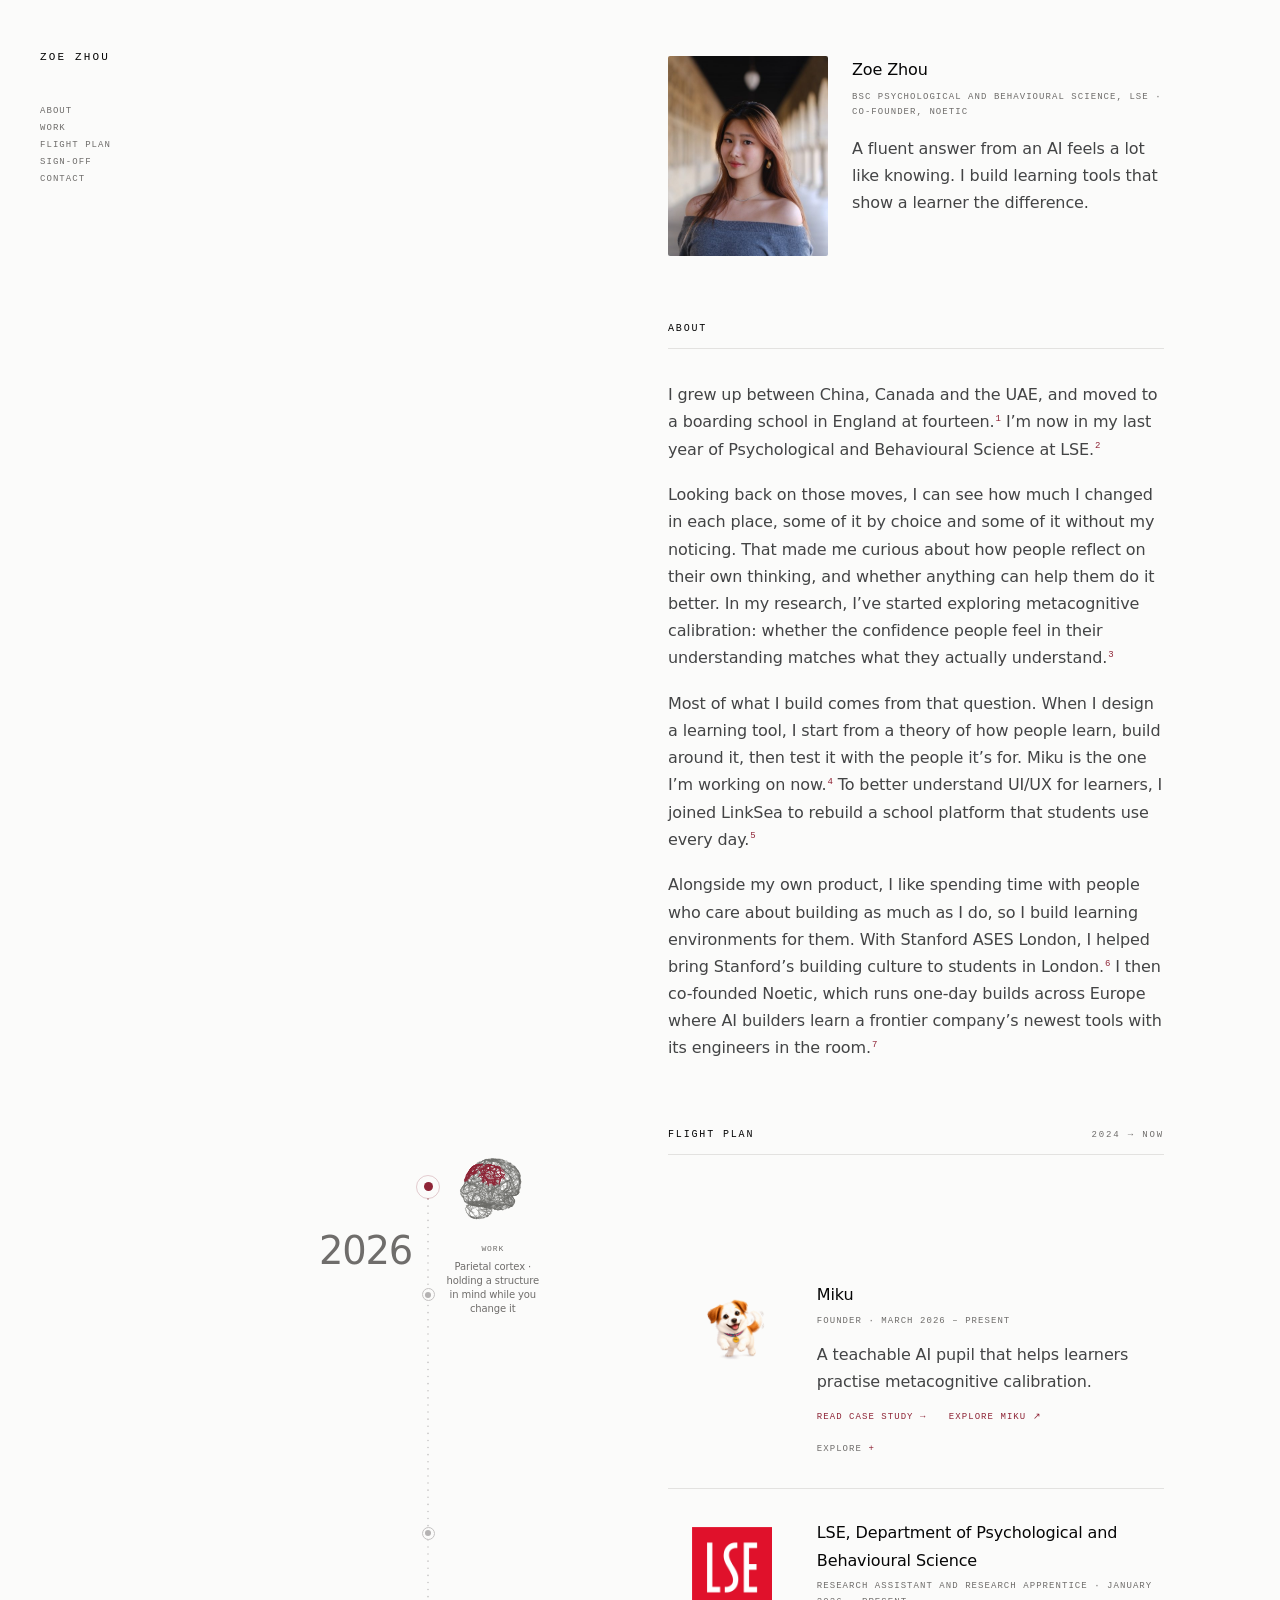
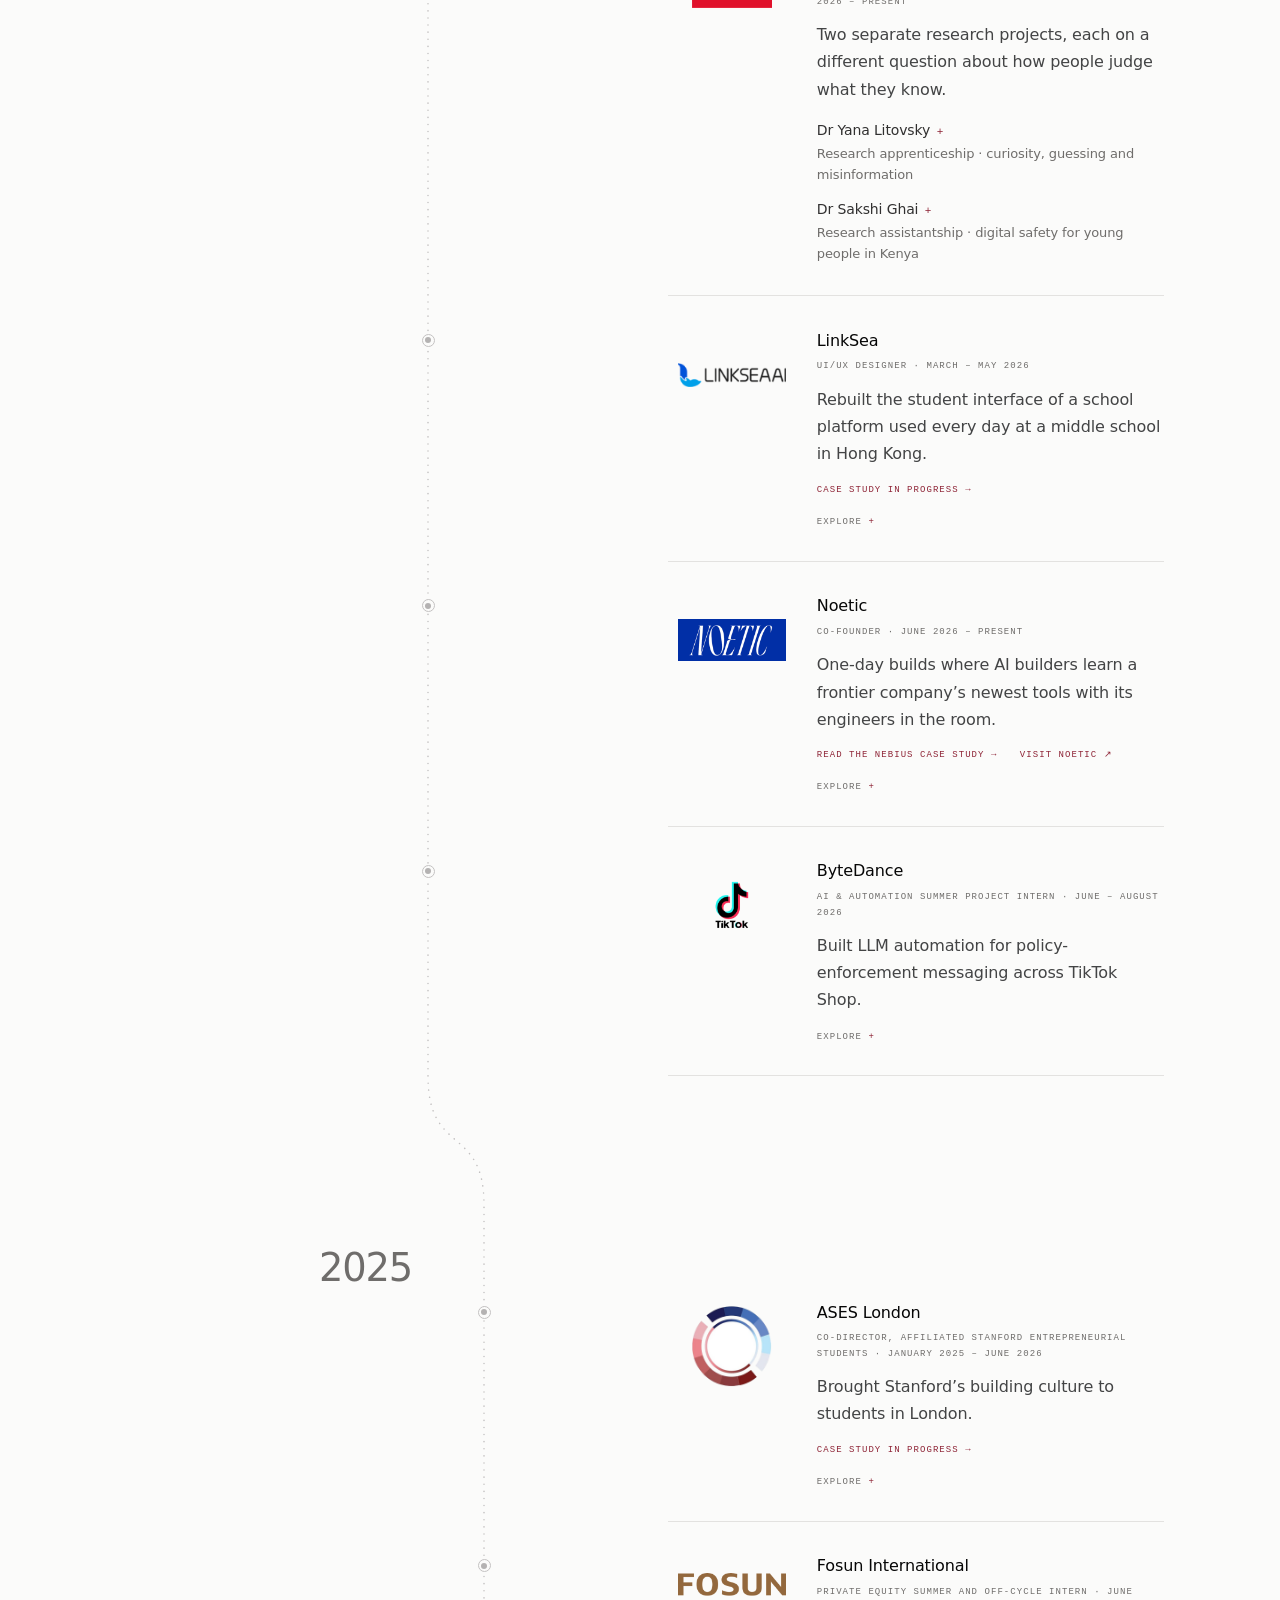
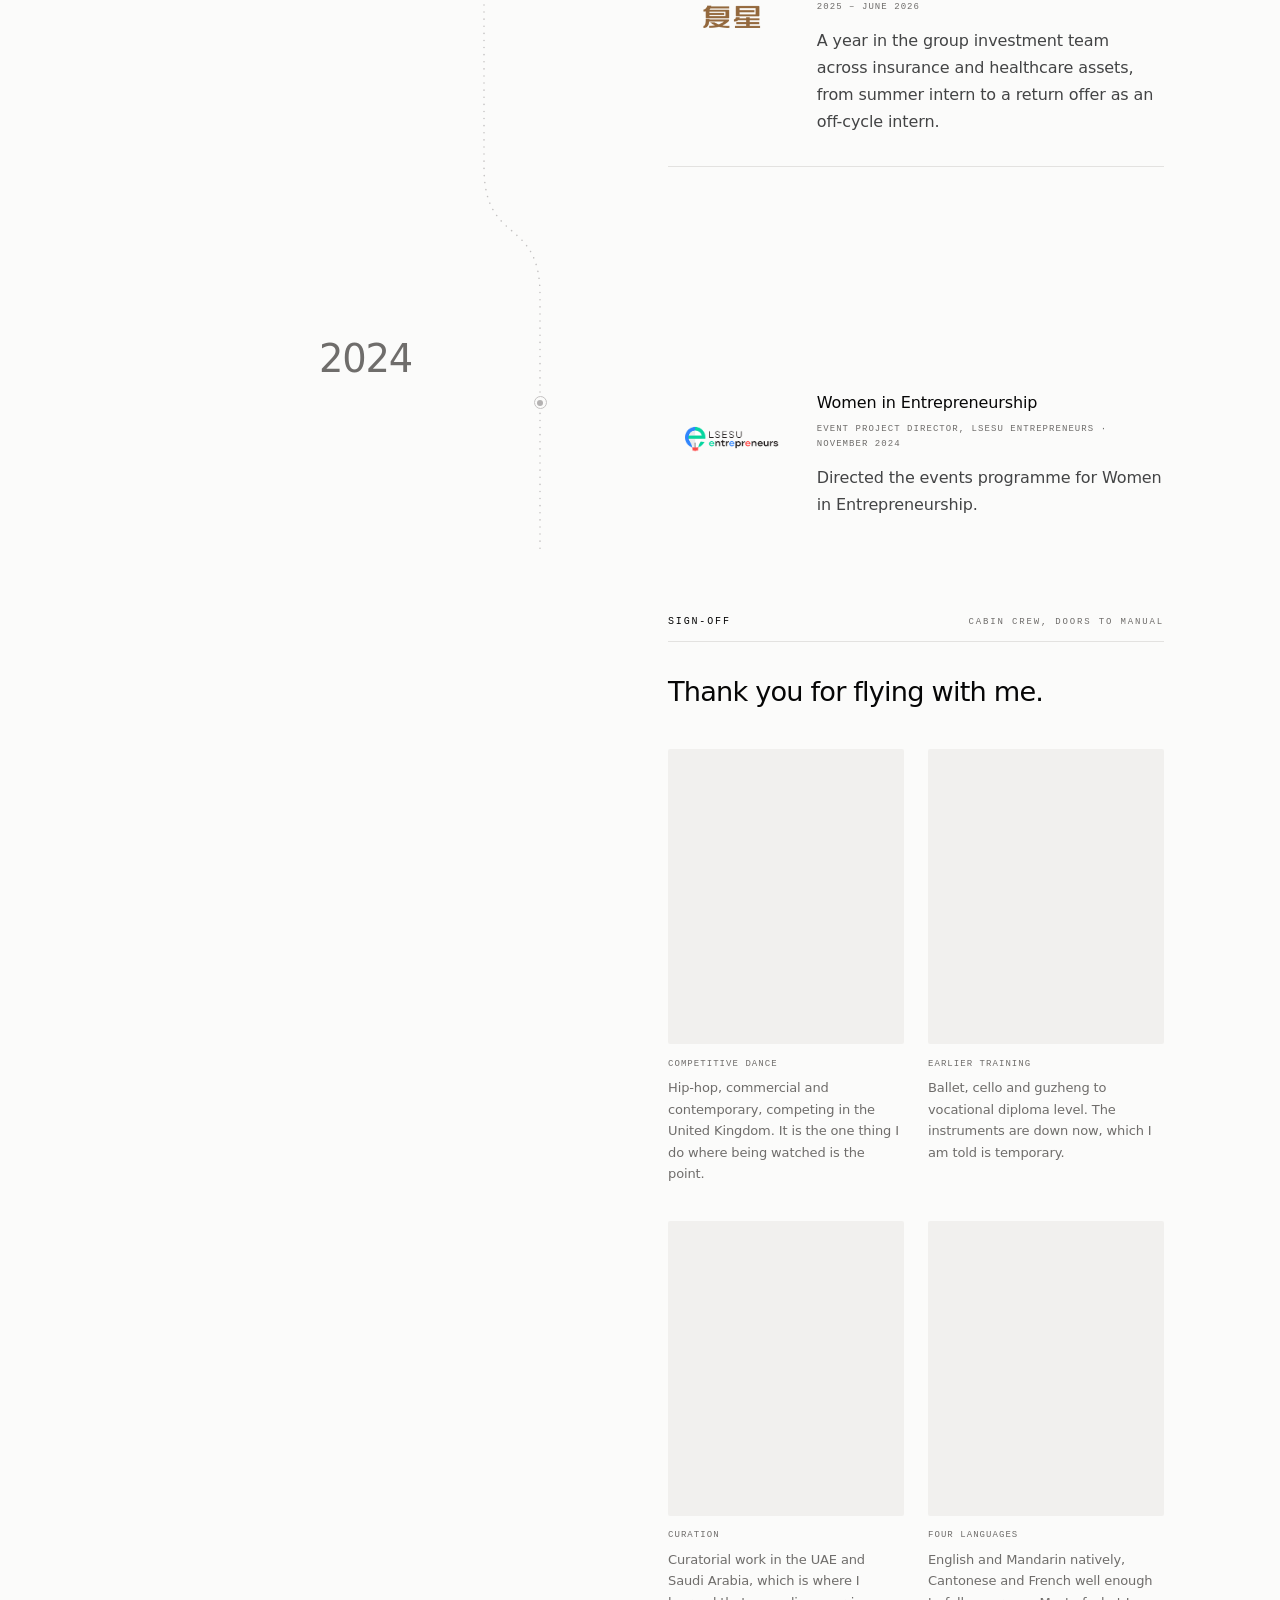
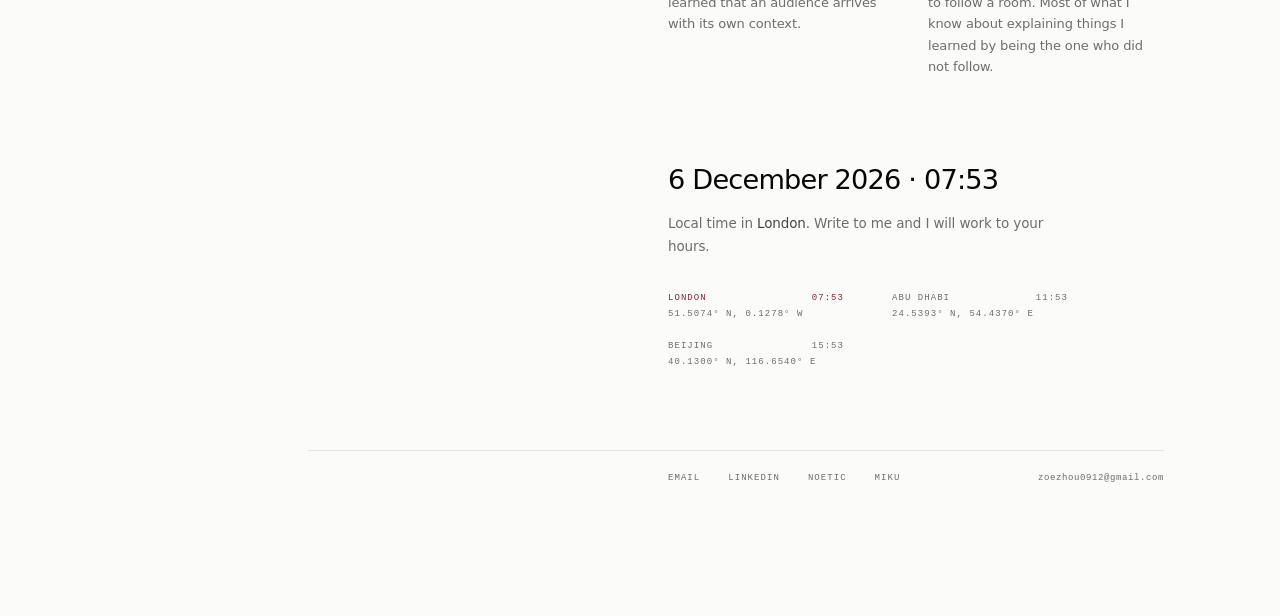
==== index.html @ 79a456e0 "Rewrite the line under her name The old one defined metacognitive calibration the long way round and" ====
<!doctype html>
<html lang="en">
<head>
<meta charset="utf-8">
<meta name="viewport" content="width=device-width, initial-scale=1, viewport-fit=cover">
<!-- iOS turns bare coordinates into tappable "addresses" otherwise -->
<meta name="format-detection" content="telephone=no,address=no,date=no">
<title>Zoe Zhou</title>
<meta name="description" content="Zoe Zhou. Psychological and Behavioural Science at LSE. Research on metacognition and calibration, and the learning tools built on it.">
<meta name="theme-color" content="#fbfbfa" media="(prefers-color-scheme: light)">
<meta name="theme-color" content="#191817" media="(prefers-color-scheme: dark)">
<link rel="icon" href="data:image/svg+xml,%3Csvg xmlns='http://www.w3.org/2000/svg' viewBox='0 0 32 32'%3E%3Crect width='32' height='32' fill='%23fbfbfa'/%3E%3Ctext x='16' y='22' font-family='ui-monospace,monospace' font-size='15' font-weight='500' text-anchor='middle' fill='%238e2436'%3EZ%3C/text%3E%3C/svg%3E">
<link rel="canonical" href="https://zoezhouyt.com/">
<meta property="og:url" content="https://zoezhouyt.com/">
<meta property="og:type" content="profile">
<meta property="og:site_name" content="Zoe Zhou">
<meta property="og:title" content="Zoe Zhou">
<meta property="og:description" content="Psychological and Behavioural Science at LSE. Research on metacognition and calibration, and the learning tools built on it.">
<meta property="og:image" content="https://zoezhouyt.com/assets/photos/zoe.jpg">
<meta property="og:image:width" content="480">
<meta property="og:image:height" content="600">
<meta property="og:image:alt" content="Zoe Zhou">
<meta name="twitter:card" content="summary">
<meta name="twitter:image" content="https://zoezhouyt.com/assets/photos/zoe.jpg">
<meta name="twitter:title" content="Zoe Zhou">
<meta name="twitter:description" content="Psychological and Behavioural Science at LSE. Research on metacognition and calibration, and the learning tools built on it.">
<script type="application/ld+json">
{
  "@context": "https://schema.org",
  "@type": "ProfilePage",
  "url": "https://zoezhouyt.com/",
  "mainEntity": {
    "@type": "Person",
    "name": "Zoe Zhou",
    "url": "https://zoezhouyt.com/",
    "image": "https://zoezhouyt.com/assets/photos/zoe.jpg",
    "email": "zoezhou0912@gmail.com",
    "jobTitle": "Student, Psychological and Behavioural Science",
    "description": "Research on metacognition and calibration, and the learning tools built on it.",
    "affiliation": { "@type": "CollegeOrUniversity", "name": "London School of Economics and Political Science" },
    "knowsLanguage": ["English", "Mandarin Chinese", "Cantonese", "French"],
    "sameAs": [
      "https://www.linkedin.com/in/zoezhouyt912/",
      "https://www.mynoetic.com/",
      "https://www.mikulearnbyteach.com/"
    ]
  }
}
</script>
<style>
/* Layout: fixed identity rail far left, one 40rem measure, a dot rail with the year in its margin. */
:root {
  --paper: #fbfbfa;
  --ink: #060606;
  --title: #313030;
  --text: #434445;
  --mute: #6f6d6b;
  --faint: #6f6d6b;
  --rule: #e3e2e0;
  --sunken: #f1f0ee;
  --accent: #8e2436;
  --dot-line: #c3c1c1;
  --dot-fill: #b4b2b2;

  --sans: system-ui, "Helvetica Neue", Helvetica, Arial, sans-serif;
  --mono: ui-monospace, "SF Mono", SFMono-Regular, Menlo, monospace;
  --measure: 40rem;

  color-scheme: light;
  padding-top: env(safe-area-inset-top, 0px);
  padding-bottom: env(safe-area-inset-bottom, 0px);
}
@media (prefers-color-scheme: dark) {
  :root:not([data-theme="light"]) {
    --paper: #191817; --ink: #f1eee9; --title: #ddd9d3; --text: #b4afa8;
    --mute: #969087; --faint: #8b857d; --rule: #2f2d2b; --sunken: #211f1e;
    --accent: #d4687c; --dot-line: #4a4642; --dot-fill: #5c5853;
    color-scheme: dark;
  }
}
* { box-sizing: border-box; }
body {
  margin: 0; background: var(--paper); color: var(--text);
  font-family: var(--sans); font-size: 16px; line-height: 1.7;
  letter-spacing: -0.12px; -webkit-font-smoothing: antialiased;
}
img { max-width: 100%; }
a { color: inherit; text-decoration: none; }
:focus-visible { outline: 1px solid var(--accent); outline-offset: 3px; }
body::before { content: ""; position: fixed; inset: 0 0 auto; height: env(safe-area-inset-top, 0px); background: var(--paper); z-index: 40; }

.label {
  font-family: var(--mono); font-size: 9px; letter-spacing: 1.84px;
  text-transform: uppercase; color: var(--faint); line-height: 1.4;
}

/* ---- identity rail ---- */
.rail { padding-block: 1.75rem 0; }
.rail .name { font-family: var(--mono); font-size: 11px; letter-spacing: 2.16px; text-transform: uppercase; color: var(--ink); margin: 0 0 1rem; }
.rail nav { margin-top: 1.5rem; display: flex; flex-wrap: wrap; gap: 0.25rem 1.2rem; }
.rail nav a { font-family: var(--mono); font-size: 9px; letter-spacing: 1.05px; text-transform: uppercase; color: var(--mute); line-height: 1.9; }
.rail nav a:hover { color: var(--ink); }
@media (min-width: 66rem) {
  .rail {
    position: fixed; top: calc(env(safe-area-inset-top, 0px) + 3rem);
    left: max(2.5rem, env(safe-area-inset-left, 0px)); width: 11rem; z-index: 10; padding: 0;
  }
  .rail nav { flex-direction: column; gap: 0; margin-top: 2.25rem; }
}

/* ---- page column ---- */
.page {
  max-width: 56rem; margin: 0 auto;
  padding-left: max(20px, env(safe-area-inset-left, 0px));
  padding-right: max(20px, env(safe-area-inset-right, 0px));
  padding-block: 0 6rem;
}
@media (min-width: 66rem) {
  .page { margin-left: 18rem; margin-right: 2.5rem; padding-block: 3rem 8rem; }
  .page > section, .masthead, footer.end { padding-left: 22.5rem; }
}

section { padding-block: 4rem 0; scroll-margin-top: 3rem; }
.section-head { display: flex; justify-content: space-between; align-items: baseline; gap: 1rem; border-bottom: 1px solid var(--rule); padding-bottom: 0.7rem; margin-bottom: 2rem; }
.section-head h2 { font-family: var(--mono); font-size: 10px; letter-spacing: 1.84px; text-transform: uppercase; font-weight: 500; color: var(--ink); margin: 0; }

/* ---- masthead ---- */
/* her face first, in a column of its own, so the page opens on a person rather
   than on prose. It is wider than the marks below it on purpose: this is the
   header, not another row. */
.masthead { padding-block: 0.5rem 0; display: grid; grid-template-columns: 7rem minmax(0, 1fr); gap: 0 1.2rem; align-items: start; }
@media (min-width: 46rem) { .masthead { grid-template-columns: 10rem minmax(0, 1fr); gap: 0 1.5rem; } }
.masthead .me {
  /* height:auto is load-bearing: the height attribute is a presentational hint,
     and a specified height beats aspect-ratio, which stretched the crop. */
  display: block; width: 100%; height: auto; aspect-ratio: 4 / 5; object-fit: cover;
  border-radius: 2px; background: var(--sunken);
}
.masthead h1 { font-size: 16px; font-weight: 500; color: var(--ink); margin: 0 0 0.4rem; }
/* what she is, before what she thinks about */
.masthead .role {
  font-family: var(--mono); font-size: 9px; letter-spacing: 1.05px; text-transform: uppercase;
  color: var(--faint); margin: 0 0 0.9rem;
}
.masthead .sub { color: var(--text); margin: 0; max-width: 34em; }

/* ---- about, with footnotes ---- */
.about p { margin: 0 0 1.15rem; max-width: 34em; }
.about p:last-of-type { margin-bottom: 0; }
/* A citation is a mark in the text and a note in the gutter. Touch the mark and
   the note appears beside the line it belongs to, rather than at the foot of the
   page where it would have to be hunted for. Below the gutter breakpoint there is
   nowhere to put it, so it opens under the line instead. */
.refmark {
  font-family: var(--mono); font-size: 9px; line-height: 0; vertical-align: super;
  color: var(--accent); background: none; border: 0; margin: 0; padding: 0 0 0 1px;
  cursor: help; font-variant-numeric: tabular-nums;
}
.refmark:hover, .sidenote.on .refmark { text-decoration: underline; }
.note { display: none; }
.note b {
  font-family: var(--mono); font-size: 9px; font-weight: 500; color: var(--accent);
  letter-spacing: 0.6px; display: block; margin-bottom: 0.3rem;
}
.sidenote.on .note {
  display: block; margin: 0.65rem 0; padding-left: 0.9rem;
  border-left: 1px solid var(--rule);
  font-size: 12.5px; line-height: 1.7; color: var(--mute);
}
@media (min-width: 66rem) {
  .about { position: relative; }
  .note {
    display: block; position: absolute; left: 0; top: 0; width: 18.5rem; margin: 0;
    padding-left: 0.9rem; border-left: 1px solid var(--rule);
    font-size: 12px; line-height: 1.75; color: var(--mute);
    opacity: 0; transform: translateY(3px); pointer-events: none;
    transition: opacity 0.18s ease, transform 0.18s ease;
  }
  .sidenote.on .note { opacity: 1; transform: none; }
}
@media (prefers-reduced-motion: reduce) { .note { transition: none; } }

/* ---- the rail: a big sticky year, a cursor that travels, the brain riding beside it ---- */
.tl { position: relative; }
.tl-group { display: grid; grid-template-columns: 1fr; }
.tl-yr {
  font-family: var(--sans); font-weight: 300; font-variant-numeric: tabular-nums;
  font-size: 1.7rem; letter-spacing: -0.03em; line-height: 1; color: var(--mute);
  margin: 0 0 1rem; transition: color 0.25s ease;
}
.tl-group.is-now .tl-yr { color: var(--accent); }
@media (prefers-reduced-motion: reduce) { .tl-yr { transition: none; } }
.tl-rows { min-width: 0; }
.xp { position: relative; padding-block: 1.9rem; border-bottom: 1px solid var(--rule); }
.tl-group:last-of-type .tl-rows .xp:last-child { border-bottom: 0; }
.tl-dot, .tl-cursor, .tl-path { display: none; }

@media (min-width: 72rem) {
  .tl { margin-left: -22.5rem; }
  /* one drawn path for the whole timeline: straight down each year, then a long
     smooth curve across to the next. Everything else is positioned onto it. */
  .tl-group { position: relative; }
  .tl-group + .tl-group { margin-top: 8rem; }
  .tl-group { grid-template-columns: 7rem minmax(0, 1fr); }
  .tl-yr {
    position: sticky; top: 50vh; align-self: start; transform: translateY(-50%);
    width: 6.5rem; text-align: right; margin: 0;
    font-size: clamp(1.9rem, 3vw, 2.7rem);
  }
  .tl-rows { padding-left: 15.5rem; }
  .tl-dot {
    display: block; position: absolute; margin-left: -6.5px; top: 2.35rem;
    width: 13px; height: 13px; border-radius: 50%;
    background: var(--paper); border: 1px solid var(--dot-line);
  }
  .tl-dot::after {
    content: ""; position: absolute; left: 50%; top: 50%; width: 6px; height: 6px;
    transform: translate(-50%, -50%); border-radius: 50%; background: var(--dot-fill);
  }
  .tl-path {
    display: block; position: absolute; left: 0; top: 0; width: 100%; height: 100%;
    overflow: visible; pointer-events: none;
  }
  .tl-path path { fill: none; stroke-width: 1; }
  /* the route ahead is dotted, the part already flown is drawn solid over it.
     Round caps on a near-zero dash give true round dots: an earlier version used
     dashes, and at this contrast the gaps read as the line being broken. */
  .tl-path .base {
    stroke: var(--dot-line); stroke-width: 1.5;
    stroke-linecap: round; stroke-dasharray: 0.1 7;
  }
  .tl-path .lit { stroke: var(--accent); stroke-linecap: round; }
  .tl-cursor { display: block; position: sticky; top: 50vh; height: 0; z-index: 3; pointer-events: none; }
  .tl-cursor i {
    position: absolute; left: var(--cursor-x, 120px); margin-left: -4.5px; top: -4.5px;
    width: 9px; height: 9px; border-radius: 50%; background: var(--accent);
  }
  .tl-cursor i::after {
    content: ""; position: absolute; left: 50%; top: 50%; width: 22px; height: 22px;
    transform: translate(-50%, -50%); border-radius: 50%;
    border: 1px solid var(--accent); opacity: 0.22;
  }
  .tl-cursor canvas { position: absolute; left: calc(var(--cursor-x, 120px) + 0.8rem); top: -3.25rem; width: 6.5rem; height: 6.5rem; display: block; }
  .tl-cursor .atlas-cap {
    position: absolute; left: calc(var(--cursor-x, 120px) + 0.8rem); top: 3.45rem;
    width: 6.5rem; text-align: center;
  }
  .tl-cursor .atlas-cap b {
    display: block; font-family: var(--mono); font-size: 8px; letter-spacing: 0.9px;
    text-transform: uppercase; color: var(--faint); font-weight: 500;
  }
  .tl-cursor .atlas-cap em {
    display: block; font-style: normal; font-size: 10px; line-height: 1.4;
    color: var(--mute); margin-top: 0.25rem;
  }
  .xp.is-past .tl-dot { border-color: var(--mute); }
  .xp.is-past .tl-dot::after { background: var(--mute); }
  .xp.is-now .tl-dot { border-color: var(--accent); }
  .xp.is-now .tl-dot::after { background: var(--accent); }
}

/* ---- a flight-plan entry ---- */
/* Visible without any interaction: the mark, the name, the role and year, one
   sentence, and any links. Everything else sits behind one Explore control.
   The control is a <summary>, which is exposed as a button carrying its own
   expanded state, so the fold needs no script and works with none. */
.xp-grid { display: grid; grid-template-columns: 6rem minmax(0, 1fr); gap: 0 1rem; min-width: 0; }
.xp-grid > .shot { grid-column: 1; grid-row: 1 / span 20; }
.xp-grid > :not(.shot) { grid-column: 2; }
@media (min-width: 46rem) { .xp-grid { grid-template-columns: 8rem minmax(0, 1fr); gap: 0 1.3rem; } }

.xp-grid h4 { font-size: 16px; font-weight: 500; color: var(--ink); margin: 0; }
.xp-meta {
  font-family: var(--mono); font-size: 9px; letter-spacing: 1.05px;
  text-transform: uppercase; color: var(--faint); margin: 0.35rem 0 0.7rem;
}
.xp-sum { margin: 0; color: var(--text); max-width: 34em; }

/* links navigate, the toggle does not: they are never the same control */
.xp-links { margin: 0.9rem 0 0; display: flex; flex-wrap: wrap; gap: 0.4rem 1.4rem; }
.cta {
  font-family: var(--mono); font-size: 9px; letter-spacing: 1.05px;
  text-transform: uppercase; color: var(--accent); line-height: 1.9;
}
.cta::after { content: " \2192"; }
.cta.out::after { content: " \2197"; }
.cta:hover { text-decoration: underline; }

.fold { min-width: 0; margin-top: 1rem; }
.fold > summary { cursor: pointer; list-style: none; width: fit-content; }
.fold > summary::-webkit-details-marker { display: none; }
.xp-toggle {
  display: block; font-family: var(--mono); font-size: 9px; letter-spacing: 1.05px;
  text-transform: uppercase; color: var(--mute);
}
.xp-toggle::before { content: "Explore"; }
.xp-toggle::after { content: " +"; color: var(--accent); }
.fold[open] .xp-toggle::before { content: "Show less"; }
.fold[open] .xp-toggle::after { content: " \2212"; }
@media (hover: hover) { .fold.plain > summary:hover .xp-toggle { color: var(--ink); } }

/* an entry whose parts are separate work gets one disclosure each, rather than a
   single breakdown that would make the reader open both to find either */
.xp-groups { display: flex; flex-direction: column; gap: 0.85rem; margin-top: 1.1rem; }
.xp-groups .fold { margin-top: 0; }
.xp-groups summary { width: auto; }
.xp-groups summary b {
  display: block; font-weight: 500; font-size: 14px; color: var(--title);
  line-height: 1.5; transition: color 0.18s ease;
}
.xp-groups summary b::after { content: " +"; color: var(--accent); font-family: var(--mono); font-size: 11px; }
.xp-groups .fold[open] summary b::after { content: " \2212"; }
.xp-groups summary span { display: block; color: var(--mute); font-size: 13px; line-height: 1.65; margin-top: 0.1rem; }
@media (hover: hover) { .xp-groups summary:hover b { color: var(--accent); } }
@media (prefers-reduced-motion: reduce) { .xp-groups summary b { transition: none; } }

.fold-body { margin-top: 0.9rem; padding-left: 0.9rem; border-left: 1px solid var(--rule); }
.fold-body h5 {
  font-family: var(--mono); font-size: 9px; letter-spacing: 1.05px; text-transform: uppercase;
  font-weight: 500; color: var(--faint); margin: 1.1rem 0 0.4rem;
}
.fold-body h5:first-child { margin-top: 0; }
.fold-body .when {
  font-family: var(--mono); font-size: 9px; letter-spacing: 1.05px; text-transform: uppercase;
  color: var(--faint); margin: 0 0 0.7rem;
}
.fold-body p { margin: 0 0 0.6rem; max-width: 34em; font-size: 13.5px; line-height: 1.7; color: var(--mute); }
.fold-body p:last-child { margin-bottom: 0; }

/* a photo slot. Until the file is dropped in, the plate shows the filename and
   what belongs there, so an empty slot still says what to shoot. */
.shot { display: block; position: relative; overflow: hidden; background: var(--sunken); border-radius: 2px; }
.shot-t { aspect-ratio: 4 / 3; }
.shot-x { aspect-ratio: 16 / 10; }
.shot-in {
  position: absolute; inset: 0; display: grid; align-content: center; gap: 0.25rem;
  padding: 0.45rem; text-align: center; overflow: hidden; transition: transform 0.25s ease;
}
.shot-in img { position: absolute; inset: 0; width: 100%; height: 100%; object-fit: cover; display: block; }
.shot.noimg img { display: none; }
.shot em {
  font-style: normal; font-family: var(--mono); font-size: 8px; letter-spacing: 0.3px;
  line-height: 1.3; color: var(--mute); overflow-wrap: anywhere;
}
.shot .cap { font-size: 9.5px; line-height: 1.35; color: var(--faint); }
.shot-x em { font-size: 10px; }
.shot-x .cap { font-size: 11.5px; }
/* a logo is a mark, not a photograph: no plate, no border, no ground of its own.
   The white backgrounds are cut out of the files themselves rather than hidden
   behind a card, so the mark sits on the page. */
.shot.logo { background: none; }
.shot.logo img { object-fit: contain; padding: 6% 8%; }

.plates { display: grid; grid-template-columns: 1fr; gap: 1rem; margin-top: 1.25rem; max-width: 34em; }
@media (min-width: 52rem) { .plates { grid-template-columns: repeat(auto-fit, minmax(13rem, 1fr)); } }

/* ---- sign-off ---- */
.farewell {
  font-size: clamp(1.25rem, 2.4vw, 1.7rem); font-weight: 300; letter-spacing: -0.03em;
  line-height: 1.3; color: var(--ink); margin: 0 0 2.5rem; max-width: 18em;
}
.strip { display: grid; grid-template-columns: 1fr; gap: 1.9rem; }
@media (min-width: 46rem) { .strip { grid-template-columns: repeat(2, minmax(0, 1fr)); gap: 2.25rem 1.5rem; } }
.strip figure { margin: 0; }
.strip .plate {
  display: block; position: relative; aspect-ratio: 4 / 5;
  background: var(--sunken); border-radius: 2px; overflow: hidden;
}
.strip .plate img { width: 100%; height: 100%; object-fit: cover; display: block; }
.strip figure.noimg .plate img { display: none; }
.strip figcaption { margin-top: 0.8rem; color: var(--mute); font-size: 13px; line-height: 1.65; max-width: 26em; }
.strip figcaption b {
  display: block; font-family: var(--mono); font-size: 9px; letter-spacing: 1.05px;
  text-transform: uppercase; color: var(--faint); font-weight: 500; margin-bottom: 0.35rem;
}

/* ---- the end block: her clock, so a reader books against the right one ---- */
.now { padding-block: 5rem 0; }
.bigtime {
  font-size: clamp(1.25rem, 2.4vw, 1.7rem); font-weight: 300; letter-spacing: -0.03em;
  color: var(--ink); margin: 0 0 0.5rem; font-variant-numeric: tabular-nums;
}
.now-note { margin: 0 0 2rem; color: var(--mute); font-size: 13.5px; max-width: 30em; }
.now-note b { font-weight: 500; color: var(--text); }
.clocks { margin: 0; padding: 0; list-style: none; display: flex; flex-wrap: wrap; gap: 1rem 3rem; }
.clocks li {
  font-family: var(--mono); font-size: 9px; letter-spacing: 1.05px; color: var(--mute);
  line-height: 1.8; font-variant-numeric: tabular-nums; min-width: 11rem;
}
.clocks .top { display: flex; justify-content: space-between; gap: 0.75rem; }
.clocks b { font-weight: 500; text-transform: uppercase; color: var(--faint); }
.clocks .co { display: block; }
.clocks li.here b, .clocks li.here .hr { color: var(--accent); }

/* ---- footer ---- */
footer.end { margin-top: 5rem; padding-top: 1.2rem; border-top: 1px solid var(--rule); display: flex; flex-wrap: wrap; gap: 0.5rem 1.75rem; align-items: baseline; }
footer.end a, footer.end button {
  font-family: var(--mono); font-size: 9px; letter-spacing: 1.05px; text-transform: uppercase;
  color: var(--mute); background: none; border: 0; padding: 0; cursor: pointer; line-height: 1.9;
}
footer.end a:hover, footer.end button:hover { color: var(--accent); }
footer.end .sig { font-family: var(--mono); font-size: 9px; letter-spacing: 0.6px; color: var(--faint); margin-left: auto; }

</style>
</head>
<body>

<aside class="rail">
  <p class="name">Zoe Zhou</p>
  <nav>
    <a href="#about">About</a>
    <a href="/work">Work</a>
    <a href="#flight-plan">Flight plan</a>
    <a href="#signoff">Sign-off</a>
    <a href="#contact">Contact</a>
  </nav>
</aside>

<div class="page">

  <header class="masthead">
    <img class="me" src="assets/photos/zoe.jpg" alt="Zoe Zhou" width="480" height="600" fetchpriority="high" decoding="async">
    <div>
      <h1>Zoe Zhou</h1>
      <p class="role">BSc Psychological and Behavioural Science, LSE &middot; Co-founder, Noetic</p>
      <p class="sub">A fluent answer from an AI feels a lot like knowing. I build learning tools that show a learner the difference.</p>
    </div>
  </header>

  <section id="about" class="about">
    <div class="section-head"><h2>About</h2></div>
    <p>I grew up between China, Canada and the UAE, and moved to a boarding school in England at fourteen.<span class="sidenote"><button type="button" class="refmark" aria-expanded="false" aria-label="Note 1">1</button><span class="note" role="note"><b>1</b>Woldingham School, 2020 to 2024. A-Levels in Maths, Psychology, Economics and Biology, with an Extended Project Qualification. A*A*A*AA.</span></span> I&rsquo;m now in my last year of Psychological and Behavioural Science at LSE.<span class="sidenote"><button type="button" class="refmark" aria-expanded="false" aria-label="Note 2">2</button><span class="note" role="note"><b>2</b>BSc Psychological and Behavioural Science, London School of Economics, 2024 to 2027. Expected First Class Honours.</span></span></p>
    <p>Looking back on those moves, I can see how much I changed in each place, some of it by choice and some of it without my noticing. That made me curious about how people reflect on their own thinking, and whether anything can help them do it better. In my research, I&rsquo;ve started exploring metacognitive calibration: whether the confidence people feel in their understanding matches what they actually understand.<span class="sidenote"><button type="button" class="refmark" aria-expanded="false" aria-label="Note 3">3</button><span class="note" role="note"><b>3</b>Dissertation supervised by Dr Luc Schneider. Research assistant to Dr Yana Litovsky and Dr Sakshi Ghai, LSE Department of Psychological and Behavioural Science.</span></span></p>
    <p>Most of what I build comes from that question. When I design a learning tool, I start from a theory of how people learn, build around it, then test it with the people it&rsquo;s for. Miku is the one I&rsquo;m working on now.<span class="sidenote"><button type="button" class="refmark" aria-expanded="false" aria-label="Note 4">4</button><span class="note" role="note"><b>4</b>Miku, 2026. Learners teach a blank AI pupil from a daily curriculum, then predict what it will get right, so they practise metacognitive calibration. It grew out of two earlier versions, a reflection chatbot and a story-relay game, both aimed at helping children reflect on their own thinking.</span></span> To better understand UI/UX for learners, I joined LinkSea to rebuild a school platform that students use every day.<span class="sidenote"><button type="button" class="refmark" aria-expanded="false" aria-label="Note 5">5</button><span class="note" role="note"><b>5</b>LinkSea, UI/UX designer, built in JavaScript for a middle school in Hong Kong. ByteDance, AI and automation summer intern, building LLM workflows for TikTok Shop sellers.</span></span></p>
    <p>Alongside my own product, I like spending time with people who care about building as much as I do, so I build learning environments for them. With Stanford ASES London, I helped bring Stanford&rsquo;s building culture to students in London.<span class="sidenote"><button type="button" class="refmark" aria-expanded="false" aria-label="Note 6">6</button><span class="note" role="note"><b>6</b>ASES London, co-director, 2025.</span></span> I then co-founded Noetic, which runs one-day builds across Europe where AI builders learn a frontier company&rsquo;s newest tools with its engineers in the room.<span class="sidenote"><button type="button" class="refmark" aria-expanded="false" aria-label="Note 7">7</button><span class="note" role="note"><b>7</b>Noetic, co-founded 2026.</span></span></p>
  </section>

  <section id="flight-plan">
    <div class="section-head"><h2>Flight plan</h2><span class="label">2024 &rarr; now</span></div>

    <div class="tl">
    <svg class="tl-path" aria-hidden="true"><path class="base"></path><path class="lit"></path></svg>
      <div class="tl-cursor">
        <i aria-hidden="true"></i>
        <canvas id="atlas" role="img" aria-label="A brain drawn in hairlines. A patch lights to show which of three kinds of work the entry beside it belongs to. The same label is printed on every entry, so nothing here is needed to read the page."></canvas>
        <span class="atlas-cap" aria-hidden="true"><b id="atlas-cat"></b><em id="atlas-reg"></em></span>
      </div>

<!-- flight-plan:start -->
<!-- Generated by build.mjs from content/experiences.json. Do not edit by hand. -->

<section class="tl-group" style="--rx: 7.5rem" aria-labelledby="year-2026">
<h3 class="tl-yr" id="year-2026">2026</h3>
<div class="tl-rows">

<article class="xp" id="experience-miku" data-category="entrepreneurship">
<span class="tl-dot" aria-hidden="true"></span>
<div class="xp-grid">
<span class="shot shot-t logo"><span class="shot-in"><img src="/assets/photos/flightplan/miku-thumb.png" alt="Miku logo" loading="lazy" decoding="async"></span></span>
<h4>Miku</h4>
<p class="xp-meta">Founder &middot; March 2026 – present</p>
<p class="xp-sum">A teachable AI pupil that helps learners practise metacognitive calibration.</p>
<p class="xp-links"><a class="cta" href="/work/miku">Read case study</a><a class="cta out" href="https://www.mikulearnbyteach.com/" rel="noopener noreferrer">Explore Miku</a></p>
<details class="fold plain" name="flight-plan" id="more-miku">
<summary><span class="xp-toggle"></span></summary>
<div class="fold-body">
<h5>What I built</h5>
<p>The learner teaches Miku, an AI pupil that starts blank and answers only from what it has been taught. Before each question, the learner predicts whether Miku will get it right. The gap between prediction and result is the calibration measure.</p>
<h5>Where it came from</h5>
<p>Two earlier versions, a reflection chatbot and a story-relay game, both aimed at helping children reflect on their own thinking.</p>
<h5>Where it stands</h5>
<p>Adult friends have used it. I’m interviewing parents before any child does, so there is no child data and no claim that it works.</p>
<div class="plates">
<span class="shot shot-x"><span class="shot-in"><em>miku-predict.jpg</em><span class="cap">Prediction step</span><img src="/assets/photos/flightplan/miku-predict.jpg" alt="Prediction step" loading="lazy" decoding="async"></span></span>
<span class="shot shot-x"><span class="shot-in"><em>miku-map.jpg</em><span class="cap">Calibration map shown back to the learner</span><img src="/assets/photos/flightplan/miku-map.jpg" alt="Calibration map shown back to the learner" loading="lazy" decoding="async"></span></span>
</div>
</div>
</details>
</div>
</article>

<article class="xp" id="experience-lse" data-category="research">
<span class="tl-dot" aria-hidden="true"></span>
<div class="xp-grid">
<span class="shot shot-t logo"><span class="shot-in"><img src="/assets/photos/flightplan/lse-thumb.png" alt="LSE logo" loading="lazy" decoding="async"></span></span>
<h4>LSE, Department of Psychological and Behavioural Science</h4>
<p class="xp-meta">Research assistant and research apprentice &middot; January 2026 – present</p>
<p class="xp-sum">Two separate research projects, each on a different question about how people judge what they know.</p>
<div class="xp-groups">
<details class="fold" name="flight-plan" id="more-lse-litovsky">
<summary><b>Dr Yana Litovsky</b><span>Research apprenticeship · curiosity, guessing and misinformation</span></summary>
<div class="fold-body">
<p class="when">October 2026 – present</p>
<p>How guessing and processing fluency affect susceptibility to misleading claims.</p>
<p>It made me ask whether Miku’s prediction step anchors learners to their first judgement, which is a question about my design rather than a finding of hers.</p>
</div>
</details>
<details class="fold" name="flight-plan" id="more-lse-ghai">
<summary><b>Dr Sakshi Ghai</b><span>Research assistantship · digital safety for young people in Kenya</span></summary>
<div class="fold-body">
<p class="when">January – April 2026</p>
<p>I reviewed digital-safety interventions and mapped which might suit young people in Mukuru.</p>
<p>It made me rethink my first chatbot, which invited children to confide in an AI. An intervention can be coherent inside a framework and still miss how a community meets risk.</p>
<div class="plates">
<span class="shot shot-x"><span class="shot-in"><em>lse-notes.jpg</em><span class="cap">Review notes or a mapping table from the Mukuru work</span><img src="/assets/photos/flightplan/lse-notes.jpg" alt="Review notes or a mapping table from the Mukuru work" loading="lazy" decoding="async"></span></span>
</div>
</div>
</details>
</div>
</div>
</article>

<article class="xp" id="experience-linksea" data-category="work">
<span class="tl-dot" aria-hidden="true"></span>
<div class="xp-grid">
<span class="shot shot-t logo"><span class="shot-in"><img src="/assets/photos/flightplan/linksea-thumb.png" alt="LinkSea logo" loading="lazy" decoding="async"></span></span>
<h4>LinkSea</h4>
<p class="xp-meta">UI/UX designer &middot; March – May 2026</p>
<p class="xp-sum">Rebuilt the student interface of a school platform used every day at a middle school in Hong Kong.</p>
<p class="xp-links"><a class="cta" href="/work/linksea">Case study in progress</a></p>
<details class="fold plain" name="flight-plan" id="more-linksea">
<summary><span class="xp-toggle"></span></summary>
<div class="fold-body">
<h5>What I built</h5>
<p>The student-facing interface, in JavaScript. The platform also has interfaces for teachers and administrators, which were not mine.</p>
<h5>How I tested it</h5>
<p>With the students themselves. I rebuilt the parts they could not complete.</p>
<div class="plates">
<span class="shot shot-x"><span class="shot-in"><em>linksea-before-after.jpg</em><span class="cap">One screen before and after the rebuild</span><img src="/assets/photos/flightplan/linksea-before-after.jpg" alt="One screen before and after the rebuild" loading="lazy" decoding="async"></span></span>
</div>
</div>
</details>
</div>
</article>

<article class="xp" id="experience-noetic" data-category="entrepreneurship">
<span class="tl-dot" aria-hidden="true"></span>
<div class="xp-grid">
<span class="shot shot-t logo"><span class="shot-in"><img src="/assets/photos/flightplan/noetic-thumb.png" alt="Noetic logo" loading="lazy" decoding="async"></span></span>
<h4>Noetic</h4>
<p class="xp-meta">Co-founder &middot; June 2026 – present</p>
<p class="xp-sum">One-day builds where AI builders learn a frontier company’s newest tools with its engineers in the room.</p>
<p class="xp-links"><a class="cta" href="/work/nebius">Read the Nebius case study</a><a class="cta out" href="https://www.mynoetic.com/" rel="noopener noreferrer">Visit Noetic</a></p>
<details class="fold plain" name="flight-plan" id="more-noetic">
<summary><span class="xp-toggle"></span></summary>
<div class="fold-body">
<h5>How a day is designed</h5>
<p>Tracks are split by experience, so first-timers aren’t scored against people who have already shipped. Judges reward teams that can explain why they chose a model, ahead of how finished the build looks.</p>
<h5>The Nebius day</h5>
<p>One day of several. 103 applicants, 63 selected, and all 63 came. Those are participation figures: they say who turned up, not what anyone learned.</p>
<div class="plates">
<span class="shot shot-x"><span class="shot-in"><em>noetic-teams.jpg</em><span class="cap">Teams building</span><img src="/assets/photos/flightplan/noetic-teams.jpg" alt="Teams building" loading="lazy" decoding="async"></span></span>
<span class="shot shot-x"><span class="shot-in"><em>noetic-judging.jpg</em><span class="cap">A team presenting to judges</span><img src="/assets/photos/flightplan/noetic-judging.jpg" alt="A team presenting to judges" loading="lazy" decoding="async"></span></span>
</div>
</div>
</details>
</div>
</article>

<article class="xp" id="experience-bytedance" data-category="work">
<span class="tl-dot" aria-hidden="true"></span>
<div class="xp-grid">
<span class="shot shot-t logo"><span class="shot-in"><img src="/assets/photos/flightplan/bytedance-thumb.png" alt="TikTok logo" loading="lazy" decoding="async"></span></span>
<h4>ByteDance</h4>
<p class="xp-meta">AI &amp; automation summer project intern &middot; June – August 2026</p>
<p class="xp-sum">Built LLM automation for policy-enforcement messaging across TikTok Shop.</p>
<details class="fold plain" name="flight-plan" id="more-bytedance">
<summary><span class="xp-toggle"></span></summary>
<div class="fold-body">
<h5>What I built</h5>
<p>More than 40 prompt-based workflows. Seller satisfaction rose from 5% to around 70% within a month.</p>
<h5>Adoption</h5>
<p>I trained a ten-person team, and over 200 policy staff adopted the procedure.</p>
</div>
</details>
</div>
</article>

</div>
</section>

<section class="tl-group" style="--rx: 11rem" aria-labelledby="year-2025">
<h3 class="tl-yr" id="year-2025">2025</h3>
<div class="tl-rows">

<article class="xp" id="experience-ases" data-category="leadership">
<span class="tl-dot" aria-hidden="true"></span>
<div class="xp-grid">
<span class="shot shot-t logo"><span class="shot-in"><img src="/assets/photos/flightplan/ases-thumb.png" alt="ASES logo" loading="lazy" decoding="async"></span></span>
<h4>ASES London</h4>
<p class="xp-meta">Co-director, Affiliated Stanford Entrepreneurial Students &middot; January 2025 – June 2026</p>
<p class="xp-sum">Brought Stanford’s building culture to students in London.</p>
<p class="xp-links"><a class="cta" href="/work/ases-bootcamp">Case study in progress</a></p>
<details class="fold plain" name="flight-plan" id="more-ases">
<summary><span class="xp-toggle"></span></summary>
<div class="fold-body">
<h5>How I got there</h5>
<p>I won the ASES London competition and a funded place at the Stanford Summit, then came back to co-lead the London chapter.</p>
<h5>The bootcamp</h5>
<p>I designed a ten-week programme for around 70 selected fellows and secured £5k of sponsorship.</p>
<h5>LSESU Entrepreneurs</h5>
<p>A separate organisation, and March 2025 to April 2026 on its executive as secretary. I rebuilt recruitment, onboarding and cross-team planning, and membership grew 40%.</p>
<div class="plates">
<span class="shot shot-x"><span class="shot-in"><em>ases-bootcamp.jpg</em><span class="cap">A bootcamp session in London</span><img src="/assets/photos/flightplan/ases-bootcamp.jpg" alt="A bootcamp session in London" loading="lazy" decoding="async"></span></span>
</div>
</div>
</details>
</div>
</article>

<article class="xp" id="experience-fosun" data-category="work">
<span class="tl-dot" aria-hidden="true"></span>
<div class="xp-grid">
<span class="shot shot-t logo"><span class="shot-in"><img src="/assets/photos/flightplan/fosun-thumb.png" alt="Fosun International logo" loading="lazy" decoding="async"></span></span>
<h4>Fosun International</h4>
<p class="xp-meta">Private equity summer and off-cycle intern &middot; June 2025 – June 2026</p>
<p class="xp-sum">A year in the group investment team across insurance and healthcare assets, from summer intern to a return offer as an off-cycle intern.</p>
</div>
</article>

</div>
</section>

<section class="tl-group" style="--rx: 14.5rem" aria-labelledby="year-2024">
<h3 class="tl-yr" id="year-2024">2024</h3>
<div class="tl-rows">

<article class="xp" id="experience-women-in-entrepreneurship" data-category="leadership">
<span class="tl-dot" aria-hidden="true"></span>
<div class="xp-grid">
<span class="shot shot-t logo"><span class="shot-in"><img src="/assets/photos/flightplan/wie-thumb.png" alt="LSESU Entrepreneurs logo" loading="lazy" decoding="async"></span></span>
<h4>Women in Entrepreneurship</h4>
<p class="xp-meta">Event project director, LSESU Entrepreneurs &middot; November 2024</p>
<p class="xp-sum">Directed the events programme for Women in Entrepreneurship.</p>
</div>
</article>

</div>
</section>

<!-- flight-plan:end -->
    </div>
  </section>

  <section id="signoff">
    <div class="section-head"><h2>Sign-off</h2><span class="label">Cabin crew, doors to manual</span></div>
    <p class="farewell">Thank you for flying with me.</p>
    <div class="strip">
      <!-- drop a photo at assets/photos/dance.jpg to fill this plate -->
      <figure>
        <span class="plate"><img src="assets/photos/dance.jpg" alt="Competing with my dance crew" loading="lazy" decoding="async"></span>
        <figcaption><b>Competitive dance</b>Hip-hop, commercial and contemporary, competing in the United Kingdom. It is the one thing I do where being watched is the point.</figcaption>
      </figure>
      <!-- assets/photos/training.jpg -->
      <figure>
        <span class="plate"><img src="assets/photos/training.jpg" alt="At the guzheng" loading="lazy" decoding="async"></span>
        <figcaption><b>Earlier training</b>Ballet, cello and guzheng to vocational diploma level. The instruments are down now, which I am told is temporary.</figcaption>
      </figure>
      <!-- assets/photos/curation.jpg -->
      <figure>
        <span class="plate"><img src="assets/photos/curation.jpg" alt="Hanging work for an exhibition" loading="lazy" decoding="async"></span>
        <figcaption><b>Curation</b>Curatorial work in the UAE and Saudi Arabia, which is where I learned that an audience arrives with its own context.</figcaption>
      </figure>
      <!-- assets/photos/rooms.jpg -->
      <figure>
        <span class="plate"><img src="assets/photos/rooms.jpg" alt="A room I was working in" loading="lazy" decoding="async"></span>
        <figcaption><b>Four languages</b>English and Mandarin natively, Cantonese and French well enough to follow a room. Most of what I know about explaining things I learned by being the one who did not follow.</figcaption>
      </figure>
    </div>
  </section>

  <section id="now" class="now">
    <p class="bigtime"><span id="now-stamp">&nbsp;</span></p>
    <p class="now-note">Local time in <b id="now-home">London</b>. Write to me and I will work to your hours.</p>
    <!-- Move data-home to another zone below and the page follows you. -->
    <ul class="clocks" data-home="Europe/London">
      <li data-tz="Europe/London" data-city="London">
        <span class="top"><b>London</b><span class="hr">&nbsp;</span></span>
        <span class="co">51.5074&deg; N, 0.1278&deg; W</span>
      </li>
      <li data-tz="Asia/Dubai" data-city="Abu Dhabi">
        <span class="top"><b>Abu Dhabi</b><span class="hr">&nbsp;</span></span>
        <span class="co">24.5393&deg; N, 54.4370&deg; E</span>
      </li>
      <li data-tz="Asia/Shanghai" data-city="Beijing">
        <span class="top"><b>Beijing</b><span class="hr">&nbsp;</span></span>
        <span class="co">40.1300&deg; N, 116.6540&deg; E</span>
      </li>
    </ul>
  </section>

  <footer class="end" id="contact">
    <button type="button" id="copy-email" data-email="zoezhou0912@gmail.com">Email</button>
    <a href="https://www.linkedin.com/in/zoezhouyt912/">LinkedIn</a>
    <a href="https://www.mynoetic.com/">Noetic</a>
    <a href="https://www.mikulearnbyteach.com/">Miku</a>
    <span class="sig" id="sig">zoezhou0912@gmail.com</span>
  </footer>
</div>

<script>
(function () {
  "use strict";

  /* Three cities, and whichever one data-home names is the one she is in: it
     moves to the top of the list and drives the big stamp, so a reader booking
     an hour is looking at her clock rather than their own. */
  var list = document.querySelector(".clocks");
  var rows = list ? [].slice.call(list.querySelectorAll("li")) : [];
  var stamp = document.getElementById("now-stamp");
  var homeName = document.getElementById("now-home");
  var home = list && list.getAttribute("data-home");

  if (rows.length) {
    rows.forEach(function (li) {
      if (li.getAttribute("data-tz") !== home) return;
      li.classList.add("here");
      list.insertBefore(li, list.firstChild);
      if (homeName) homeName.textContent = li.getAttribute("data-city");
    });
  }

  function fmt(tz, opts) {
    try {
      return new Intl.DateTimeFormat("en-GB", Object.assign({ timeZone: tz }, opts)).format(new Date());
    } catch (e) { return ""; }
  }
  function tick() {
    rows.forEach(function (li) {
      var el = li.querySelector(".hr");
      if (el) el.textContent = fmt(li.getAttribute("data-tz"), { hour: "2-digit", minute: "2-digit", hour12: false });
    });
    if (stamp && home) {
      stamp.textContent =
        fmt(home, { day: "numeric", month: "long", year: "numeric" }) + "  \u00b7  " +
        fmt(home, { hour: "2-digit", minute: "2-digit", hour12: false });
    }
  }
  tick();
  setInterval(tick, 20000);

  /* Margin notes. The target is the whole line, not the mark: a citation mark is
     nine pixels of superscript, and hunting for it is the opposite of what a
     footnote is for. Put the pointer anywhere on a line that carries one, or
     scroll such a line under the pointer, and its note appears in the gutter.
     Only one is ever open. */
  (function () {
    var about = document.querySelector(".about");
    if (!about) return;
    var marks = [].slice.call(about.querySelectorAll(".sidenote"));
    if (!marks.length) return;
    var open = null;
    var wide = window.matchMedia("(min-width: 66rem)");
    var px = -1, py = -1, queued = false;

    function place(sn) {
      if (!wide.matches) return;
      var note = sn.querySelector(".note");
      var mark = sn.querySelector(".refmark");
      note.style.top = (mark.getBoundingClientRect().top -
                        about.getBoundingClientRect().top - 2) + "px";
    }
    function hide() {
      if (!open) return;
      open.classList.remove("on");
      open.querySelector(".refmark").setAttribute("aria-expanded", "false");
      open = null;
    }
    function show(sn) {
      if (open === sn) return;
      hide();
      place(sn);
      sn.classList.add("on");
      sn.querySelector(".refmark").setAttribute("aria-expanded", "true");
      open = sn;
    }

    /* The rect of the character immediately before the mark is the line box.
       The mark's own rect is raised and short, so it is the wrong shape to
       test a pointer against. */
    function lineOf(sn) {
      var prev = sn.previousSibling;
      while (prev && prev.nodeType !== 3) prev = prev.previousSibling;
      if (prev && prev.textContent.length) {
        try {
          var r = document.createRange();
          r.setStart(prev, prev.textContent.length - 1);
          r.setEnd(prev, prev.textContent.length);
          var box = r.getBoundingClientRect();
          if (box.height) return box;
        } catch (e) {}
      }
      return sn.getBoundingClientRect();
    }

    function check() {
      queued = false;
      if (!wide.matches || py < 0) return;
      var focused = document.activeElement;
      if (focused && focused.classList && focused.classList.contains("refmark")) return;
      var best = null, bestDx = Infinity, i, box, dx;
      for (i = 0; i < marks.length; i++) {
        box = lineOf(marks[i]);
        if (py < box.top || py > box.bottom) continue;
        dx = Math.abs(px - (box.left + box.width / 2));
        if (dx < bestDx) { bestDx = dx; best = marks[i]; }
      }
      if (best) show(best); else hide();
    }
    function queue() {
      if (queued) return;
      queued = true;
      requestAnimationFrame(check);
    }

    about.addEventListener("mousemove", function (ev) {
      px = ev.clientX; py = ev.clientY;
      queue();
    }, { passive: true });
    about.addEventListener("mouseleave", function () { px = py = -1; hide(); });
    /* scrolling a line under a pointer that has not moved counts as touching it */
    window.addEventListener("scroll", queue, { passive: true });

    marks.forEach(function (sn) {
      var mark = sn.querySelector(".refmark");
      mark.addEventListener("focus", function () { show(sn); });
      mark.addEventListener("blur", hide);
      /* a tap fires focus and then click. If click toggled, the note would open
         and shut in the same tap, so click only ever opens; tapping anywhere
         else closes. */
      mark.addEventListener("click", function (ev) { ev.preventDefault(); show(sn); });
    });
    document.addEventListener("click", function (ev) {
      if (!ev.target || !ev.target.closest || !ev.target.closest(".sidenote")) hide();
    });
    document.addEventListener("keydown", function (ev) {
      if (ev.key === "Escape") hide();
    });
    window.addEventListener("resize", function () { if (open) place(open); });
  })();

  /* until a photo is dropped in, the plate falls back to its placeholder rather
     than showing a broken-image glyph. The sign-off marks the figure, a flight
     plan slot marks the plate itself. */
  [].slice.call(document.querySelectorAll(".strip img, .shot img")).forEach(function (img) {
    function miss() {
      var box = img.closest(".shot") || img.closest("figure");
      if (box) box.classList.add("noimg");
    }
    if (img.complete && img.naturalWidth === 0) miss();
    img.addEventListener("error", miss);
  });

  /* One entry open at a time. Modern browsers do this from the shared name on
     the <details>; older ones get the same behaviour here. Deep links such as
     /#experience-miku open the matching entry on arrival. */
  (function () {
    var folds = [].slice.call(document.querySelectorAll(".fold[name], .fold"));
    if (!folds.length) return;
    if (!("name" in document.createElement("details"))) {
      folds.forEach(function (d) {
        d.addEventListener("toggle", function () {
          if (!d.open) return;
          folds.forEach(function (o) { if (o !== d) o.open = false; });
        });
      });
    }
    function openFromHash() {
      var id = (location.hash || "").replace(/^#/, "");
      if (!id) return;
      var el = document.getElementById(id);
      if (!el) return;
      var fold = el.classList && el.classList.contains("fold")
        ? el
        : el.querySelector && el.querySelector(".fold");
      if (fold) fold.open = true;
      el.scrollIntoView({ block: "start" });
    }
    window.addEventListener("hashchange", openFromHash);
    openFromHash();
  })();

  var btn = document.getElementById("copy-email");
  var sig = document.getElementById("sig");
  btn.addEventListener("click", function () {
    var value = btn.getAttribute("data-email");
    function fallback() {
      try {
        var r = document.createRange();
        r.selectNodeContents(sig);
        var s = window.getSelection();
        s.removeAllRanges(); s.addRange(r);
      } catch (e) {}
      btn.textContent = "Select it";
      setTimeout(function () { btn.textContent = "Email"; }, 2400);
    }
    try {
      if (navigator.clipboard && navigator.clipboard.writeText) {
        navigator.clipboard.writeText(value).then(function () {
          btn.textContent = "Copied";
          setTimeout(function () { btn.textContent = "Email"; }, 1800);
        }, fallback);
        return;
      }
    } catch (e) {}
    fallback();
  });
})();
</script>
<script>
(function () {
  "use strict";
  var canvas = document.getElementById("atlas");
  if (!canvas || !canvas.getContext) return;

  /* Three kinds of work, three places on the drawing. This is a grouping with a
     picture attached, not a claim that the work happens there: the categories
     are the content, the anatomy is the motif. Written by build.mjs from
     content/experiences.json so the page and the drawing cannot disagree. */
  /* categories:start */
  var CATEGORIES = {
    "research": {
      "label": "Research",
      "region": "Prefrontal cortex",
      "gloss": "weighing how well you know something",
      "anchor": [
        0.4,
        0.24,
        0.13
      ]
    },
    "work": {
      "label": "Work",
      "region": "Parietal cortex",
      "gloss": "holding a structure in mind while you change it",
      "anchor": [
        -0.22,
        0.24,
        0.14
      ]
    },
    "entrepreneurship": {
      "label": "Entrepreneurship",
      "region": "Motor cortex",
      "gloss": "turning a decision into something that moves",
      "anchor": [
        0.07,
        0.3,
        0.13
      ]
    },
    "leadership": {
      "label": "Leadership",
      "region": "Temporoparietal junction",
      "gloss": "seeing it from where someone else is standing",
      "anchor": [
        -0.26,
        -0.06,
        0.2
      ]
    }
  };
  /* categories:end */

  function norm(v) { var m = Math.hypot(v[0], v[1], v[2]) || 1; return [v[0]/m, v[1]/m, v[2]/m]; }
  function dot(a, b) { return a[0]*b[0] + a[1]*b[1] + a[2]*b[2]; }
  function cross(a, b) { return [a[1]*b[2]-a[2]*b[1], a[2]*b[0]-a[0]*b[2], a[0]*b[1]-a[1]*b[0]]; }
  function mirror(l) {
    var o = [];
    l.forEach(function (b) { o.push(b); if (b.c[2] !== 0) o.push({ c: [b.c[0], b.c[1], -b.c[2]], s: b.s, w: b.w }); });
    return o;
  }
  var CEREBRUM = mirror([
    { c: [ 0.31,  0.14, 0.12], s: 0.26, w: 1.00 },
    { c: [ 0.32, -0.09, 0.11], s: 0.21, w: 0.94 },
    { c: [ 0.05,  0.26, 0.13], s: 0.24, w: 1.00 },
    { c: [-0.19,  0.21, 0.13], s: 0.24, w: 1.00 },
    { c: [-0.41,  0.00, 0.09], s: 0.21, w: 0.92 },
    { c: [ 0.14, -0.25, 0.20], s: 0.20, w: 0.92 },
    { c: [-0.10, -0.21, 0.20], s: 0.20, w: 0.90 },
    { c: [-0.28, -0.08, 0.17], s: 0.19, w: 0.88 },
    { c: [ 0.00,  0.02, 0.00], s: 0.30, w: 0.85 }
  ]);
  var CEREBELLUM = mirror([
    { c: [-0.36, -0.27, 0.13], s: 0.17, w: 1.00 },
    { c: [-0.46, -0.28, 0.00], s: 0.14, w: 0.90 }
  ]);
  function field(p, b) {
    var f = 0, i, q, dx, dy, dz;
    for (i = 0; i < b.length; i++) {
      q = b[i]; dx = p[0]-q.c[0]; dy = p[1]-q.c[1]; dz = p[2]-q.c[2];
      f += q.w * Math.exp(-(dx*dx + dy*dy + dz*dz) / (q.s*q.s));
    }
    return f;
  }
  function creases(p) {
    var lat = p[1] + 0.52*p[0] + 0.10;
    var side = Math.min(1, Math.abs(p[2]) / 0.18);
    var a = Math.exp(-(lat*lat)/0.0035) * side * (p[0] > -0.30 ? 1 : 0.3);
    var cen = p[0] + 0.80*p[1] - 0.17;
    var b = Math.exp(-(cen*cen)/0.0016) * (p[1] > -0.10 ? 1 : 0);
    return a*0.20 + b*0.085;
  }
  function gyri(u) {
    return Math.sin(u[0]*16 + u[1]*10.5) * Math.sin(u[1]*14 - u[2]*12) * Math.sin(u[2]*18 + u[0]*8.5);
  }
  function surfaceR(u, blobs, T, o, crease) {
    var lo = 0.01, hi = 1.0, m, p, i;
    for (i = 0; i < 16; i++) {
      m = (lo + hi) * 0.5;
      p = [o[0]+u[0]*m, o[1]+u[1]*m, o[2]+u[2]*m];
      if (field(p, blobs) > T) lo = m; else hi = m;
    }
    var r = (lo + hi) * 0.5;
    r *= 1 + gyri(u) * 0.028;
    if (crease) r *= 1 - creases([o[0]+u[0]*r, o[1]+u[1]*r, o[2]+u[2]*r]);
    return r;
  }
  var SQ = [1, 0.86, 0.95];
  function place(u, r, o) { return [(o[0]+u[0]*r)*SQ[0], (o[1]+u[1]*r)*SQ[1], (o[2]+u[2]*r)*SQ[2]]; }

  var seed = 20261111;
  function rnd() { seed = (seed*1664525 + 1013904223) % 4294967296; return seed/4294967296; }
  function unit() { var z = rnd()*2-1, t = rnd()*Math.PI*2, r = Math.sqrt(Math.max(0, 1-z*z)); return [r*Math.cos(t), r*Math.sin(t), z]; }
  function contour(u, prev) {
    var a = norm(cross(u, Math.abs(u[1]) > 0.9 ? [1,0,0] : [0,1,0])), b = cross(u, a), e = 0.03, f0 = gyri(u);
    var ga = (gyri(norm([u[0]+a[0]*e, u[1]+a[1]*e, u[2]+a[2]*e])) - f0)/e;
    var gb = (gyri(norm([u[0]+b[0]*e, u[1]+b[1]*e, u[2]+b[2]*e])) - f0)/e;
    var cx = -gb, cy = ga, m = Math.hypot(cx, cy) || 1; cx /= m; cy /= m;
    var t = [a[0]*cx+b[0]*cy, a[1]*cx+b[1]*cy, a[2]*cx+b[2]*cy];
    if (prev && dot(t, prev) < 0) t = [-t[0], -t[1], -t[2]];
    return t;
  }
  function walk(blobs, T, o, steps, step, follow, crease, bias) {
    var u = unit(), t = norm(cross(u, unit())), pts = [], i, un, c, j, d;
    if (bias) { t = [t[0]+bias[0], t[1]+bias[1], t[2]+bias[2]]; d = dot(t, u); t = norm([t[0]-u[0]*d, t[1]-u[1]*d, t[2]-u[2]*d]); }
    for (i = 0; i < steps; i++) {
      pts.push(place(u, surfaceR(u, blobs, T, o, crease), o));
      un = norm([u[0]+t[0]*step, u[1]+t[1]*step, u[2]+t[2]*step]);
      if (follow > 0) { c = contour(un, t); t = [t[0]*(1-follow)+c[0]*follow, t[1]*(1-follow)+c[1]*follow, t[2]*(1-follow)+c[2]*follow]; }
      j = unit(); t = [t[0]+j[0]*0.03, t[1]+j[1]*0.03, t[2]+j[2]*0.03];
      d = dot(t, un); t = norm([t[0]-un[0]*d, t[1]-un[1]*d, t[2]-un[2]*d]); u = un;
    }
    return pts;
  }

  var fibres = [], i, pts;
  function push(pts) { fibres.push({ pts: pts, mid: pts[Math.floor(pts.length / 2)] }); }
  for (i = 0; i < 260; i++) { push(walk(CEREBRUM, 1.0, [0, 0.02, 0], 22, 0.082, 0.55, true, null)); }
  for (i = 0; i < 70; i++) { push(walk(CEREBELLUM, 0.92, [-0.39, -0.27, 0], 14, 0.085, 0, false, [0, 0, 1])); }

  /* An angular neighbourhood of the anchor direction, so the patch sits on the
     surface above the region at the size the old sphere gave. */
  var LIT_COS = 0.934, focusDirs = null;
  function setFocus(key) {
    var c = CATEGORIES[key];
    if (!c || !c.anchor) { focusDirs = null; return; }
    var a = c.anchor, x = a[0]*SQ[0], y = a[1]*SQ[1], z = a[2]*SQ[2];
    focusDirs = [norm([x, y, z]), norm([x, y, -z])];
  }
  function near(pt) {
    if (!focusDirs) return false;
    var u = norm(pt), n;
    for (n = 0; n < 2; n++) { if (dot(u, focusDirs[n]) > LIT_COS) return true; }
    return false;
  }

  var ctx = canvas.getContext("2d"), W = 1, H = 1, DPR = 1;
  var ruleCol = "#6f6d6b", accentCol = "#8e2436";
  function readTokens() {
    var cs = getComputedStyle(document.documentElement);
    ruleCol = (cs.getPropertyValue("--faint") || "#6f6d6b").trim();
    accentCol = (cs.getPropertyValue("--accent") || "#8e2436").trim();
  }
  function resize() {
    var r = canvas.getBoundingClientRect();
    if (!r.width) return;
    DPR = Math.min(window.devicePixelRatio || 1, 2);
    W = Math.round(r.width); H = Math.round(r.height);
    canvas.width = Math.max(1, W*DPR); canvas.height = Math.max(1, H*DPR);
    ctx.setTransform(DPR, 0, 0, DPR, 0, 0);
  }

  var yaw = -0.5, pitch = -0.08, tYaw = -0.5, tPitch = -0.08, focus = null;
  var cY = 1, sY = 0, cX = 1, sX = 0;
  function rot(p) {
    var x = p[0]*cY + p[2]*sY, z = -p[0]*sY + p[2]*cY;
    return [x, p[1]*cX - z*sX, p[1]*sX + z*cX];
  }
  function proj(q, sc) { var k = 2.3/(3.0 - q[2]); return [W/2 + q[0]*k*sc, H/2 - q[1]*k*sc]; }

  function draw() {
    cY = Math.cos(yaw); sY = Math.sin(yaw); cX = Math.cos(pitch); sX = Math.sin(pitch);
    var sc = Math.min(W, H) * 0.84;
    ctx.clearRect(0, 0, W, H);
    /* lit is decided per segment, not per fibre: a fibre is a long arc and
       lighting the whole of one paints a line clean across the drawing */
    var quiet = new Path2D(), lit = new Path2D(), f, i, j, prev, prevLit, now, s2, path;
    for (i = 0; i < fibres.length; i++) {
      f = fibres[i]; prev = null; prevLit = false;
      for (j = 0; j < f.pts.length; j++) {
        now = near(f.pts[j]);
        s2 = proj(rot(f.pts[j]), sc);
        if (prev) {
          path = (now || prevLit) ? lit : quiet;
          path.moveTo(prev[0], prev[1]); path.lineTo(s2[0], s2[1]);
        }
        prev = s2; prevLit = now;
      }
    }
    ctx.lineCap = "round"; ctx.lineJoin = "round";
    ctx.strokeStyle = ruleCol; ctx.globalAlpha = 0.45; ctx.lineWidth = 0.6; ctx.stroke(quiet);
    ctx.strokeStyle = accentCol; ctx.globalAlpha = 1; ctx.lineWidth = 0.75; ctx.stroke(lit);
    ctx.globalAlpha = 1;
  }

  function aim(key) {
    var c = CATEGORIES[key];
    if (!c || !c.anchor) { tYaw = -0.5; tPitch = -0.08; return; }
    var a = c.anchor;
    tYaw = -Math.atan2(a[0]*SQ[0], a[2]*SQ[2]);
    tPitch = Math.max(-0.5, Math.min(0.5, Math.atan2(a[1]*SQ[1], 0.62) * 0.7));
  }
  function shortest(from, to) {
    var d = (to - from) % (Math.PI*2);
    if (d > Math.PI) d -= Math.PI*2;
    if (d < -Math.PI) d += Math.PI*2;
    return d;
  }

  var reduce = window.matchMedia("(prefers-reduced-motion: reduce)");
  var last = 0;
  function frame(t) {
    var dt = last ? Math.min(t - last, 50) : 16; last = t;
    if (reduce.matches) { yaw = tYaw; pitch = tPitch; }
    else {
      var e = 1 - Math.pow(0.004, dt/1000);
      yaw += shortest(yaw, tYaw) * e;
      pitch += (tPitch - pitch) * e;
    }
    draw();
    requestAnimationFrame(frame);
  }

  /* whichever entry is crossing the middle of the viewport decides the region */
  var catEl = document.getElementById("atlas-cat");
  var regEl = document.getElementById("atlas-reg");
  var marks = [].slice.call(document.querySelectorAll("[data-category]"));
  if (window.IntersectionObserver && marks.length) {
    var io = new IntersectionObserver(function (es) {
      es.forEach(function (e) {
        if (!e.isIntersecting) return;
        var k = e.target.getAttribute("data-category");
        if (k === focus) return;
        focus = k; aim(k); setFocus(k);
        var c = CATEGORIES[k];
        catEl.textContent = c ? c.label : "";
        regEl.textContent = c ? c.region + " \u00b7 " + c.gloss : "";
      });
    }, { rootMargin: "-45% 0px -45% 0px", threshold: 0 });
    marks.forEach(function (m) { io.observe(m); });
  }

  readTokens(); resize(); aim(null); setFocus(null);
  yaw = tYaw; pitch = tPitch;
  if (window.ResizeObserver) new ResizeObserver(resize).observe(canvas);
  else window.addEventListener("resize", resize);
  try { window.matchMedia("(prefers-color-scheme: dark)").addEventListener("change", readTokens); } catch (e) {}
  requestAnimationFrame(frame);
})();
</script>
<script>
(function () {
  "use strict";
  var tl = document.querySelector(".tl");
  if (!tl) return;
  var svg = tl.querySelector(".tl-path");
  var base = svg && svg.querySelector(".base");
  var lit = svg && svg.querySelector(".lit");
  var entries = [].slice.call(tl.querySelectorAll(".xp"));
  var groups = [].slice.call(tl.querySelectorAll(".tl-group"));
  if (!lit || !entries.length) return;

  var total = 0, built = false, rootPx = 16;

  function rxOf(g) {
    var v = getComputedStyle(g).getPropertyValue("--rx").trim();
    var n = parseFloat(v) || 0;
    return v.indexOf("rem") > -1 ? n * rootPx : n;
  }

  /* Straight down each year, then a long cubic across to the next. The control
     points sit half the gap above and below, which is what makes the join read
     as one continuous curve rather than a corner. */
  function build() {
    if (getComputedStyle(svg).display === "none") { built = false; return; }
    rootPx = parseFloat(getComputedStyle(document.documentElement).fontSize) || 16;
    var tlTop = tl.getBoundingClientRect().top + window.pageYOffset;
    var d = "", i, g, r, x, yTop, yBot, k, prevX = null, prevY = null;
    for (i = 0; i < groups.length; i++) {
      g = groups[i];
      r = g.getBoundingClientRect();
      x = rxOf(g);
      yTop = r.top + window.pageYOffset - tlTop;
      yBot = yTop + r.height;
      if (prevX === null) {
        d += "M " + x + " " + (yTop + 12);
      } else {
        k = (yTop - prevY) * 0.62;
        d += " C " + prevX + " " + (prevY + k) + " " + x + " " + (yTop - k) + " " + x + " " + yTop;
      }
      d += " L " + x + " " + yBot;
      prevX = x; prevY = yBot;
    }
    base.setAttribute("d", d);
    lit.setAttribute("d", d);
    total = lit.getTotalLength();
    lit.style.strokeDasharray = total + " " + total;
    lit.style.strokeDashoffset = total;
    built = true;
    placeDots();
    update();
  }

  // the path only ever descends, so a bisection finds the length at any y
  function lengthAtY(y) {
    var lo = 0, hi = total, mid, i;
    for (i = 0; i < 20; i++) {
      mid = (lo + hi) / 2;
      if (lit.getPointAtLength(mid).y < y) lo = mid; else hi = mid;
    }
    return (lo + hi) / 2;
  }

  function placeDots() {
    var box = tl.getBoundingClientRect();
    entries.forEach(function (e) {
      var dot = e.querySelector(".tl-dot");
      if (!dot) return;
      var eb = e.getBoundingClientRect();
      var y = eb.top - box.top + dot.offsetTop + dot.offsetHeight / 2;
      dot.style.left = (lit.getPointAtLength(lengthAtY(y)).x - (eb.left - box.left)) + "px";
    });
  }

  var queued = false;
  function update() {
    queued = false;
    var line = window.innerHeight * 0.5, i;
    if (built) {
      var len = lengthAtY(line - tl.getBoundingClientRect().top);
      lit.style.strokeDashoffset = (total - len);
      tl.style.setProperty("--cursor-x", lit.getPointAtLength(len).x + "px");
    }
    var now = -1;
    for (i = 0; i < entries.length; i++) {
      if (entries[i].getBoundingClientRect().top <= line) now = i;
    }
    for (i = 0; i < entries.length; i++) {
      entries[i].classList.toggle("is-now", i === now);
      entries[i].classList.toggle("is-past", i < now);
    }
    var active = now < 0 ? null : entries[now].closest(".tl-group");
    for (i = 0; i < groups.length; i++) {
      groups[i].classList.toggle("is-now", groups[i] === active);
    }
  }
  function onScroll() {
    if (queued) return;
    queued = true;
    requestAnimationFrame(update);
  }

  window.addEventListener("scroll", onScroll, { passive: true });
  window.addEventListener("resize", build);
  if (window.ResizeObserver) new ResizeObserver(build).observe(tl);
  if (document.fonts && document.fonts.ready) document.fonts.ready.then(build);
  build();
})();
</script>
</body>
</html>
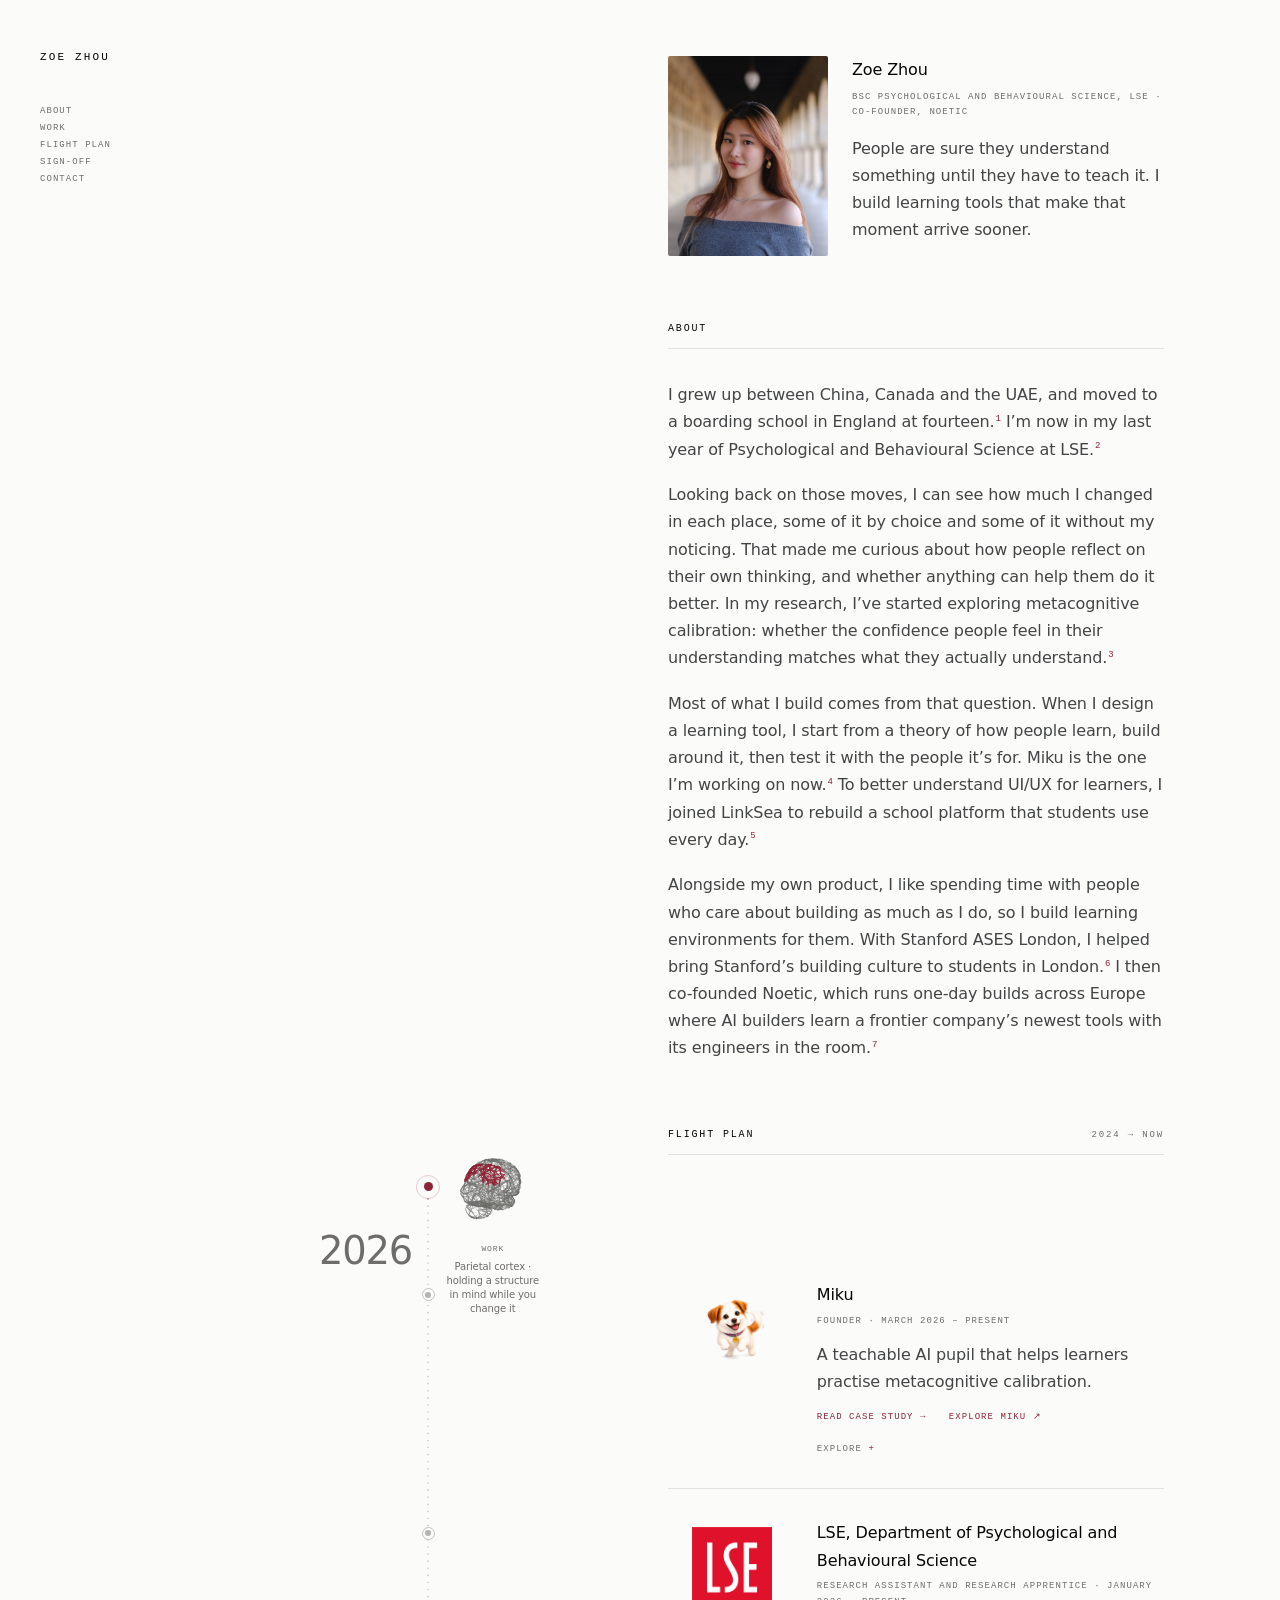
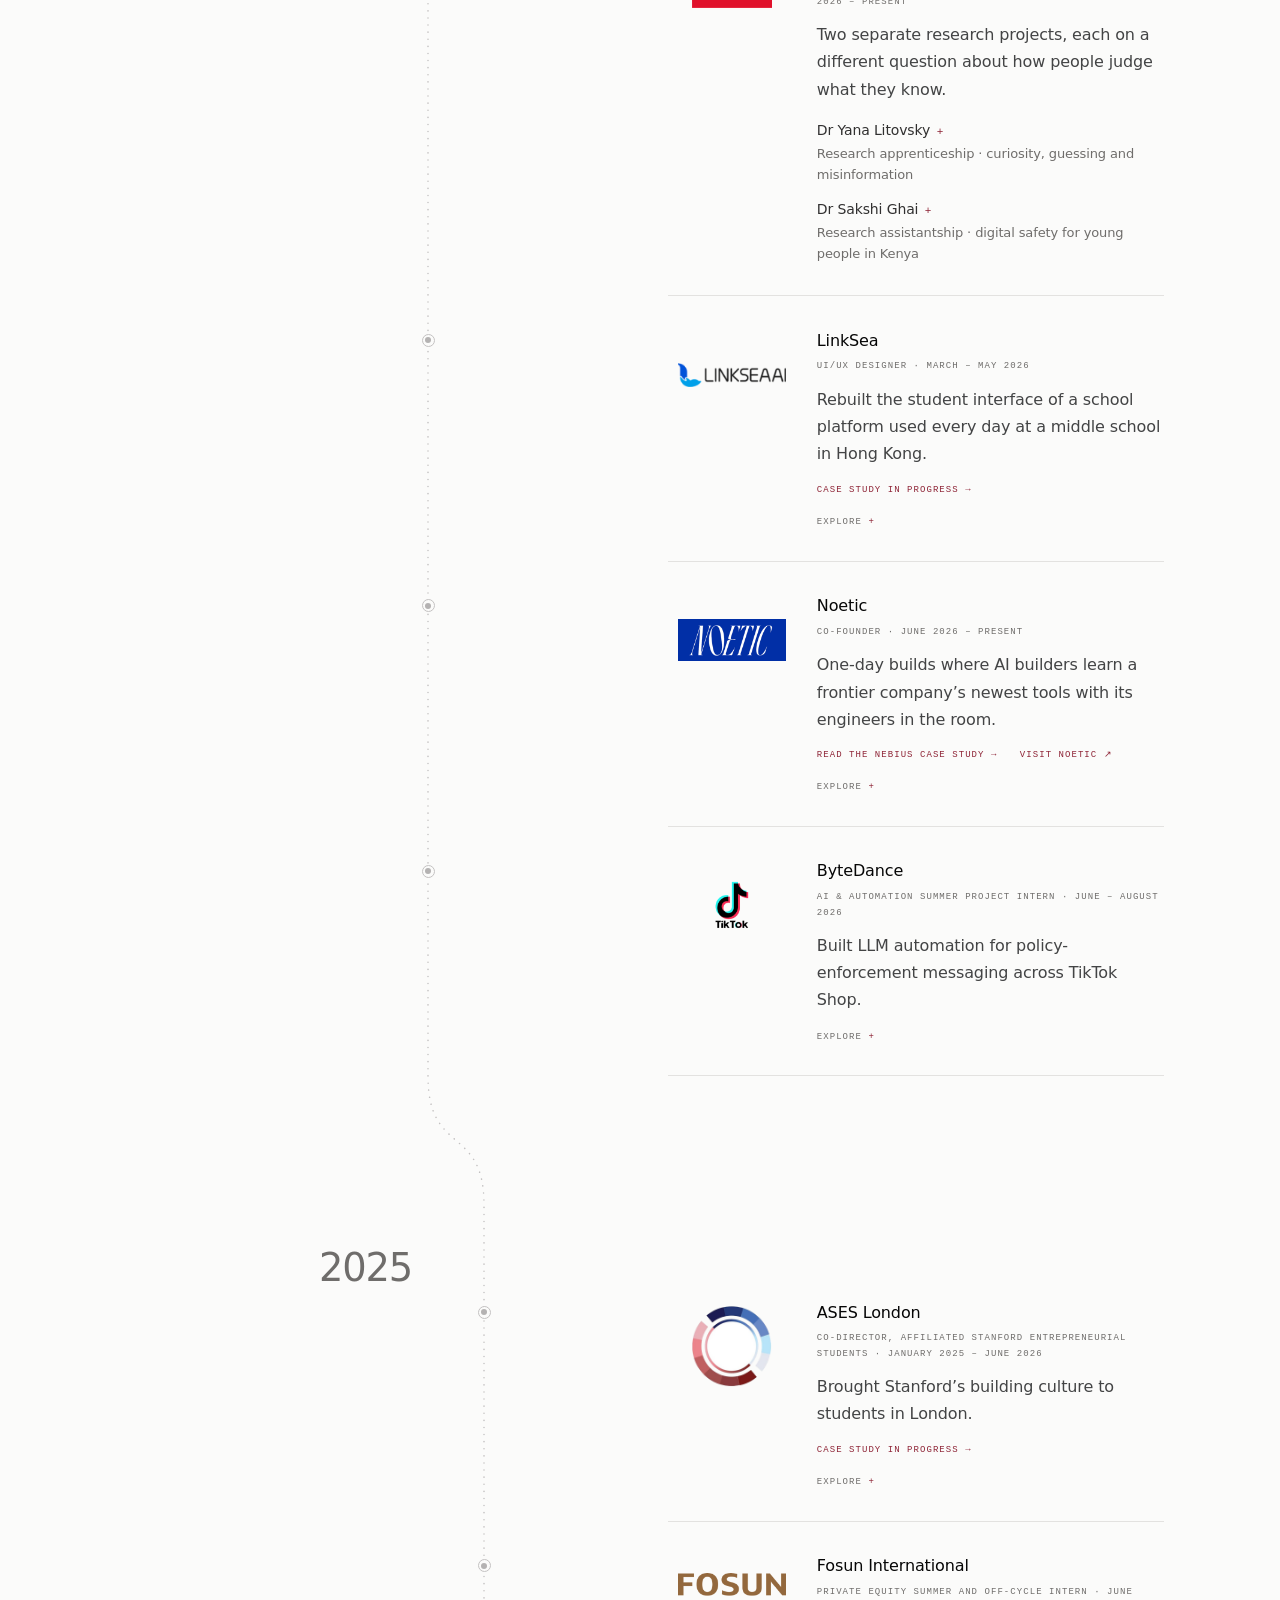
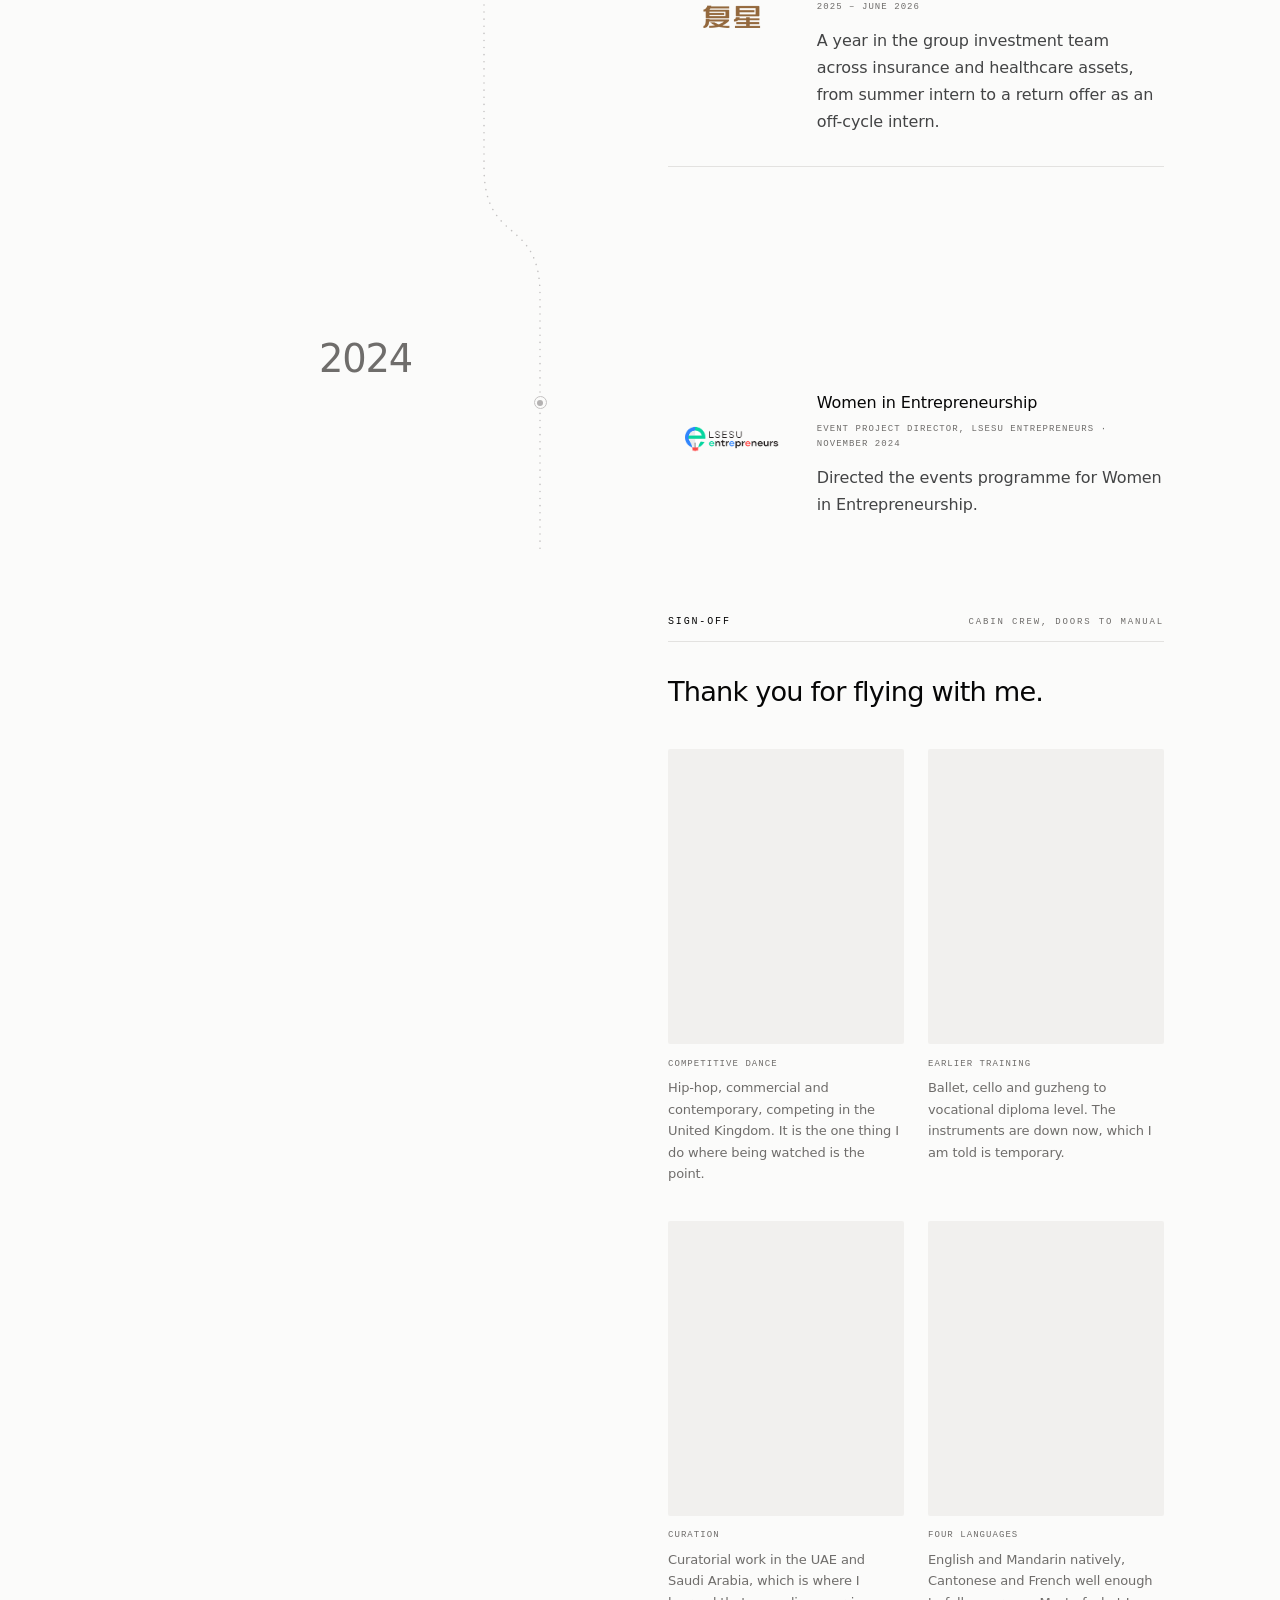
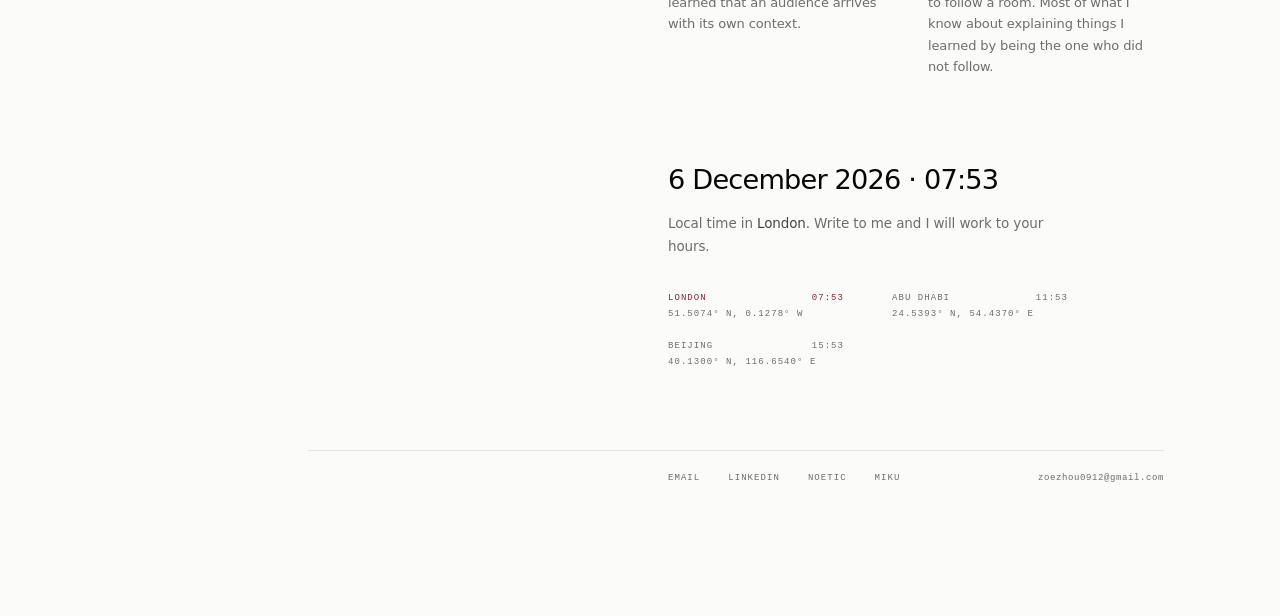
==== commit 6554f89e: "Open on the moment, not on the definition "People are sure they understand something until they have" ====
--- a/index.html
+++ b/index.html
@@ -423,7 +423,7 @@
     <div>
       <h1>Zoe Zhou</h1>
       <p class="role">BSc Psychological and Behavioural Science, LSE &middot; Co-founder, Noetic</p>
-      <p class="sub">A fluent answer from an AI feels a lot like knowing. I build learning tools that show a learner the difference.</p>
+      <p class="sub">People are sure they understand something until they have to teach it. I build learning tools that make that moment arrive sooner.</p>
     </div>
   </header>
 
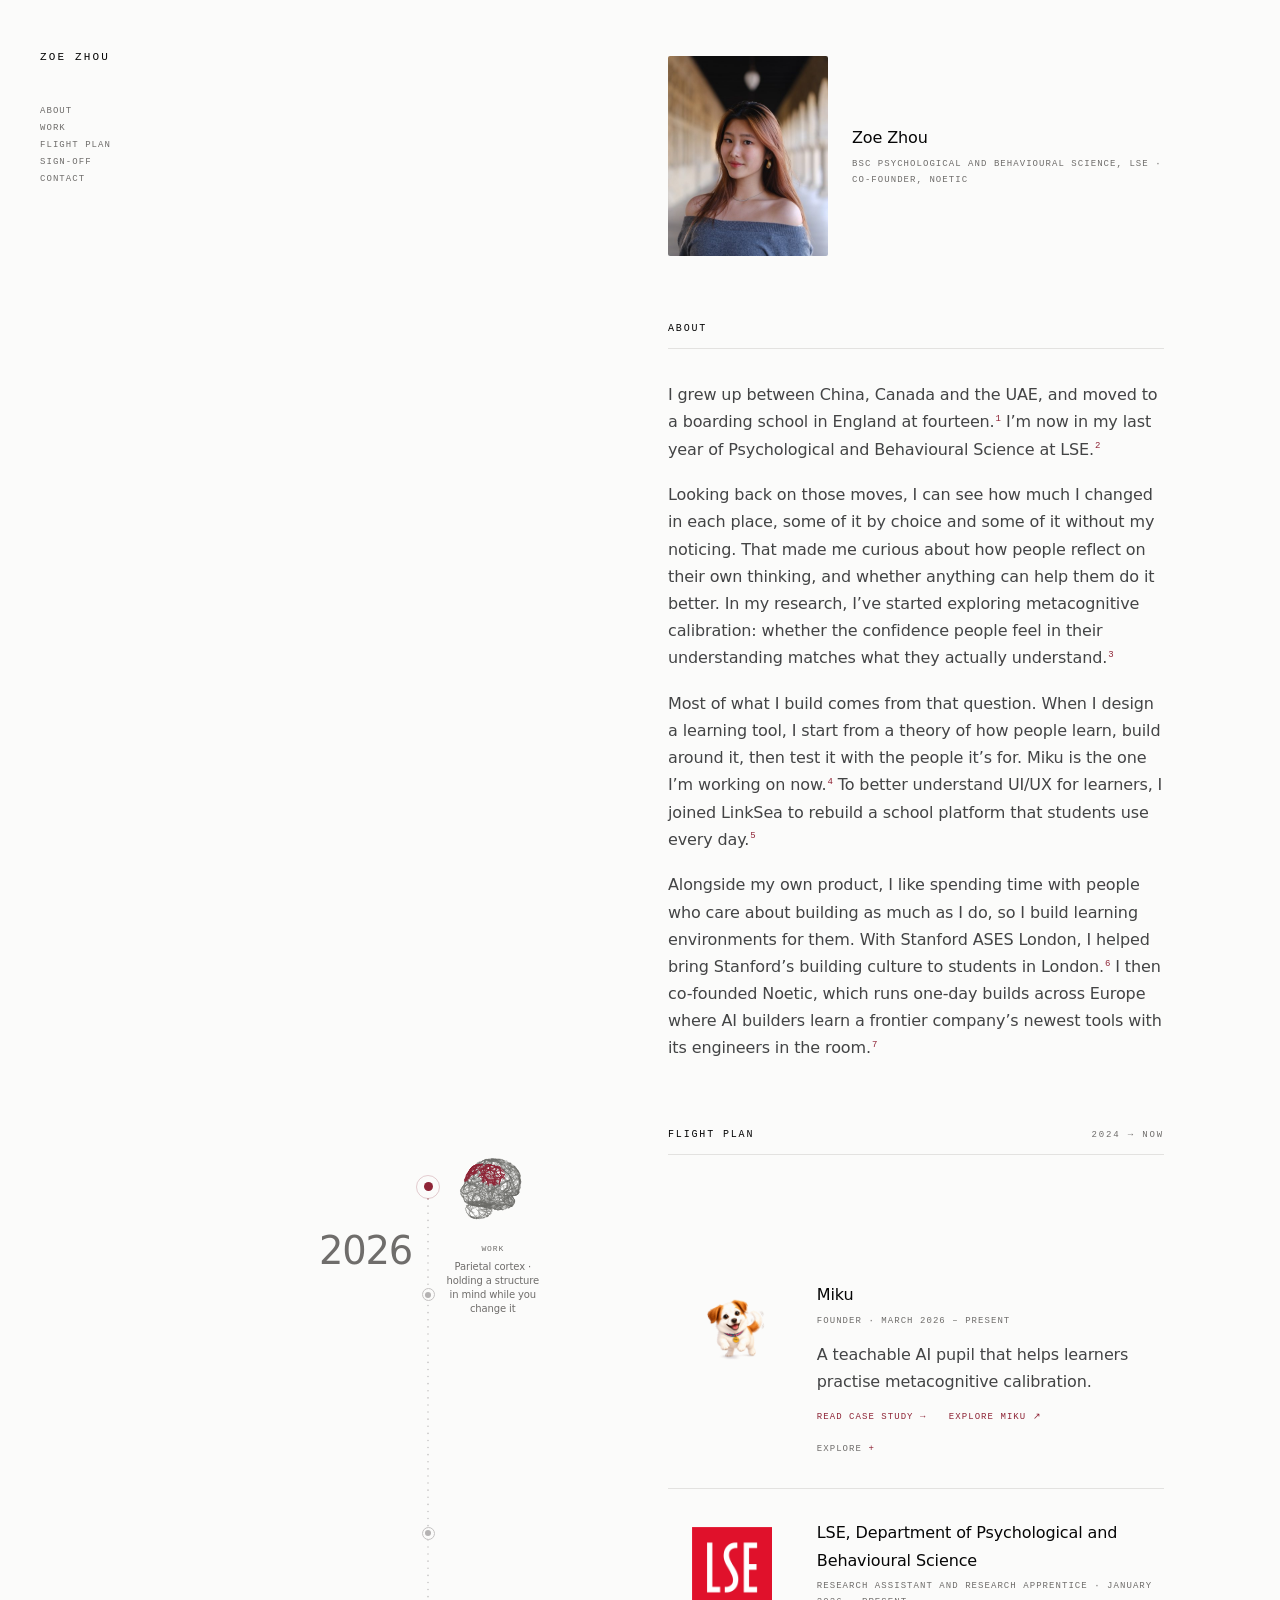
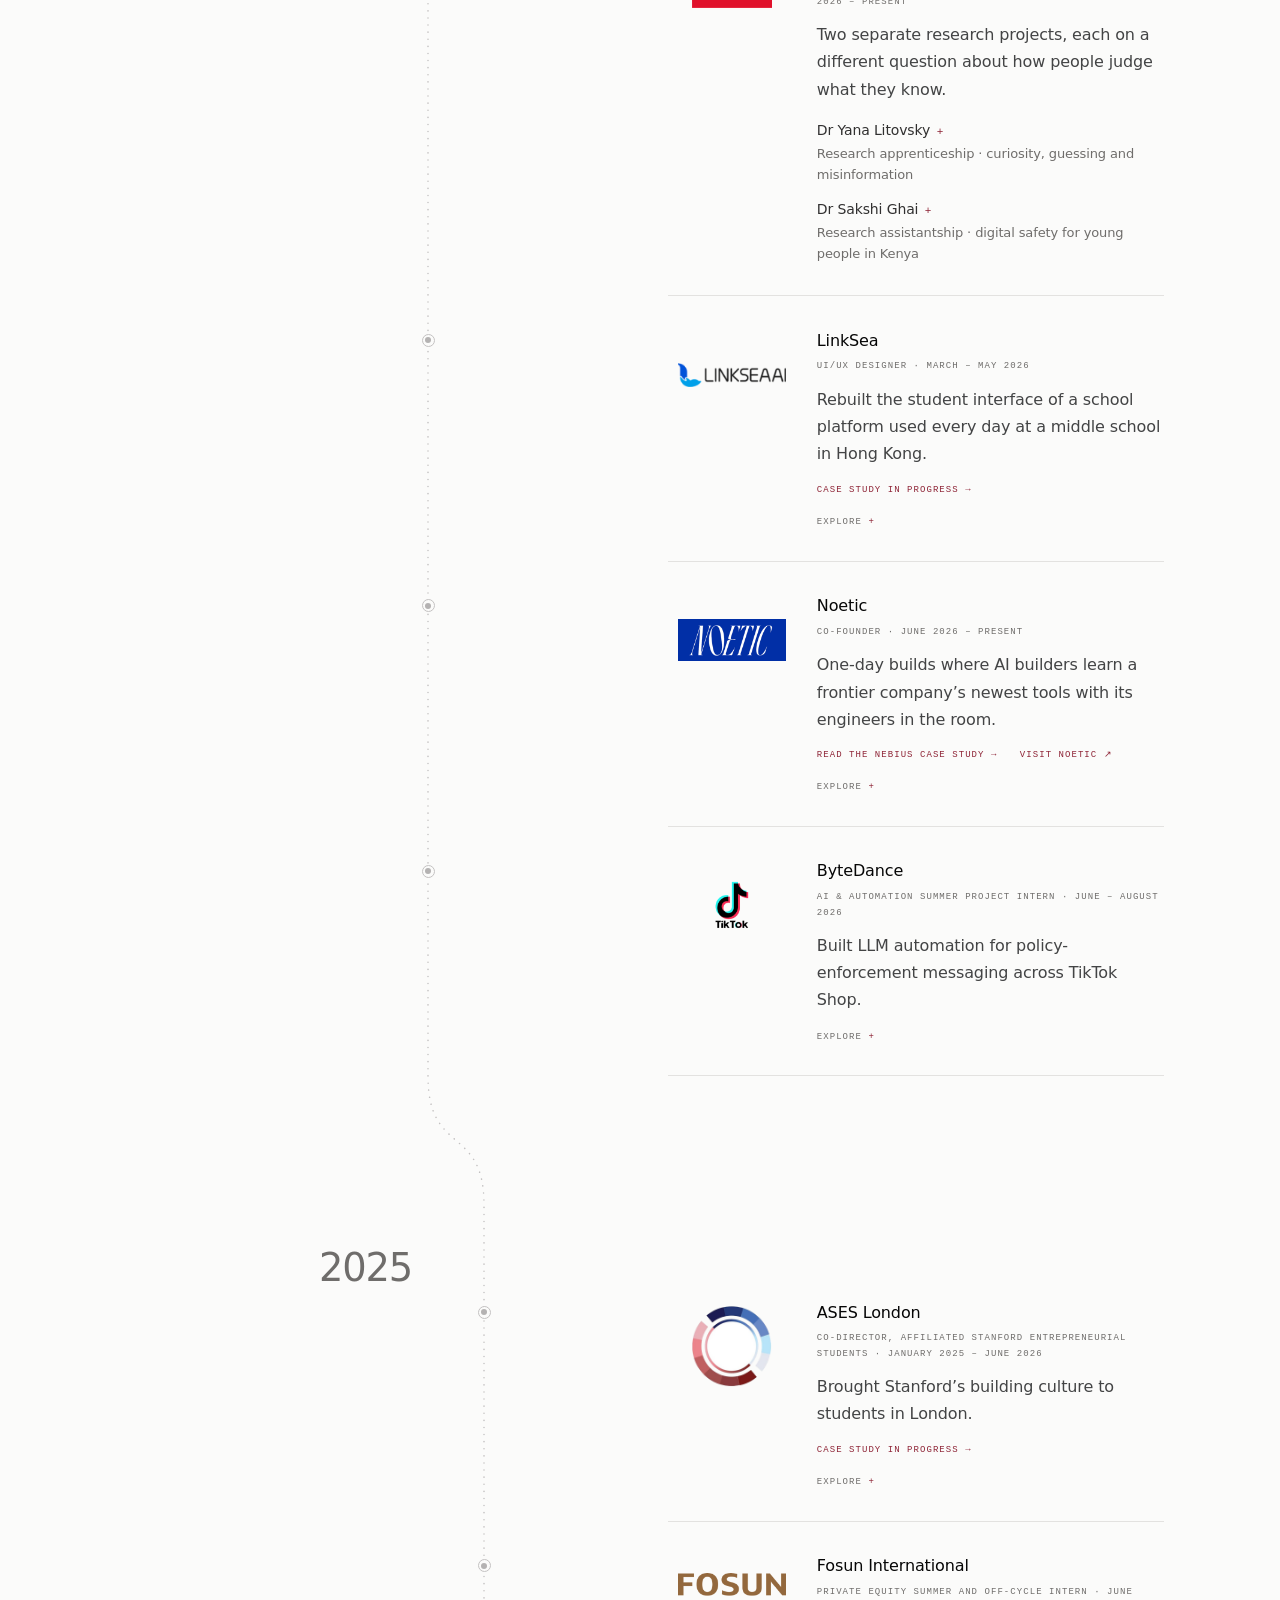
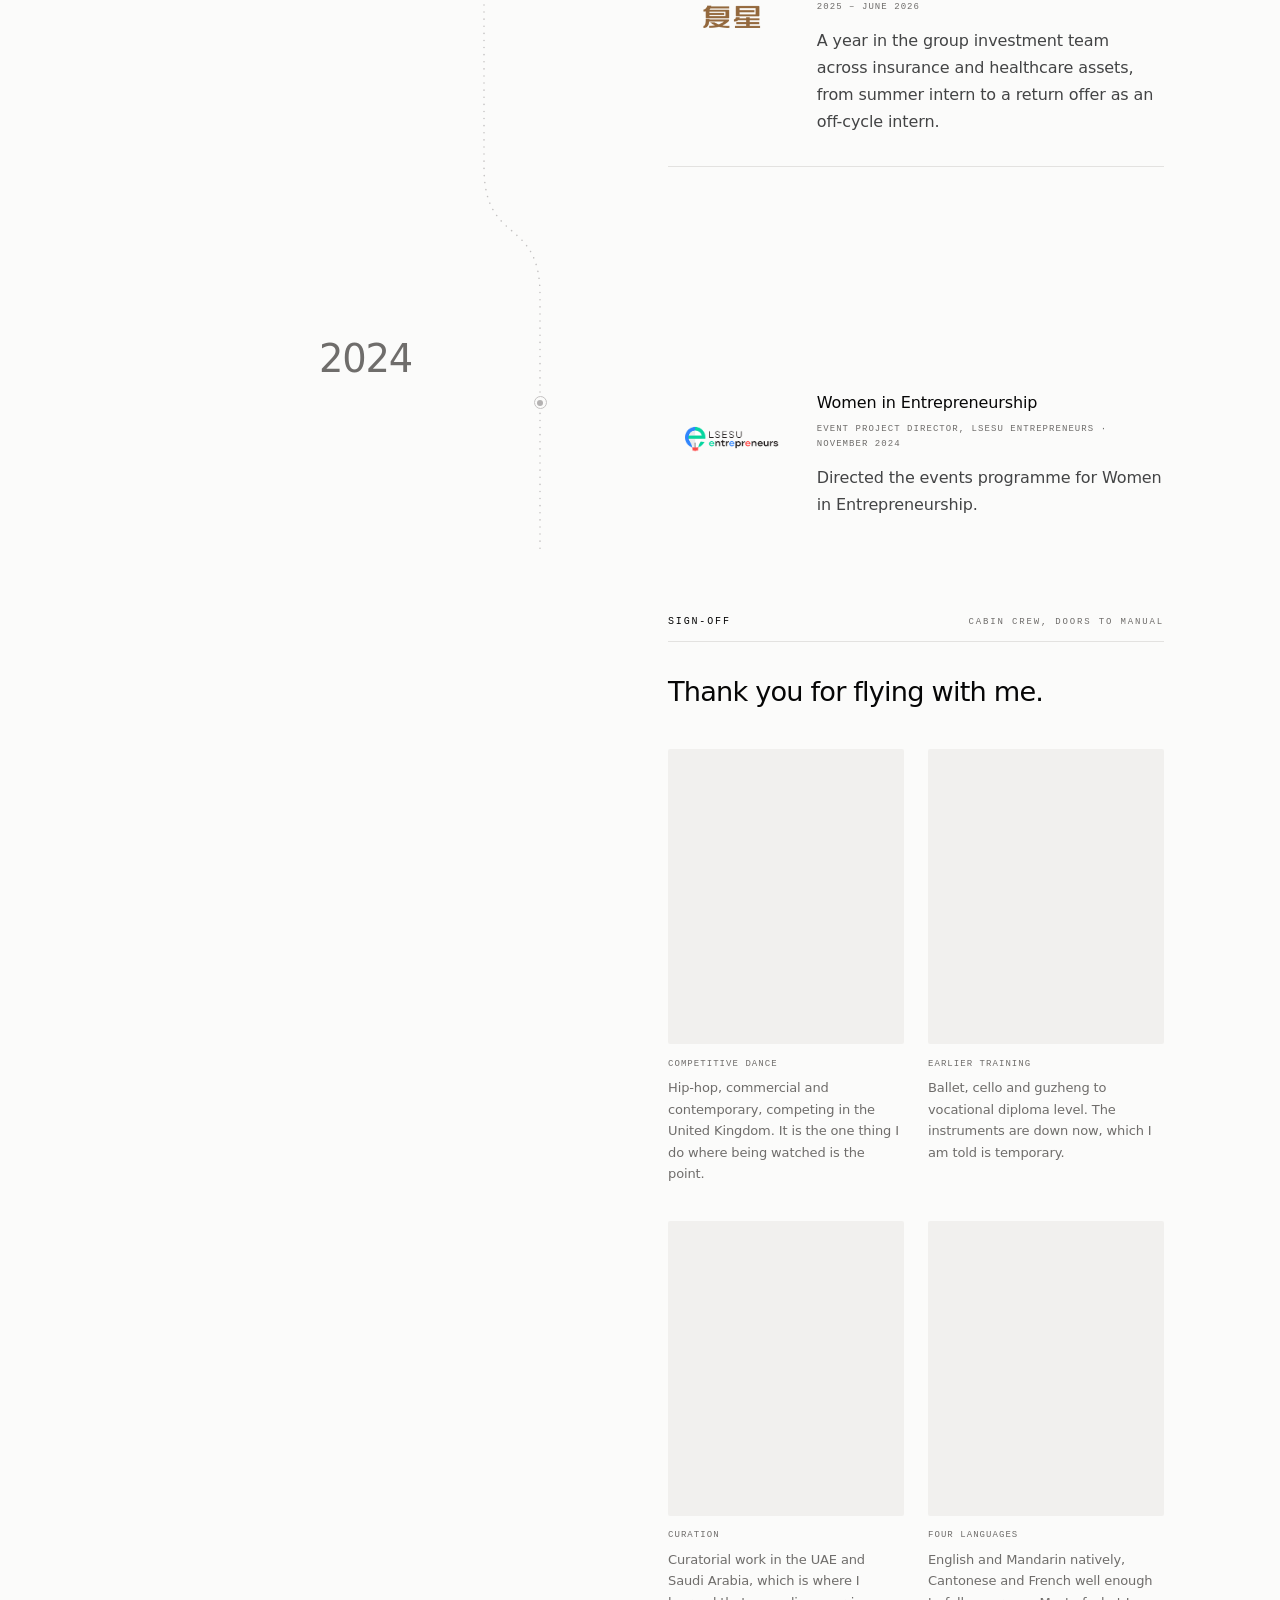
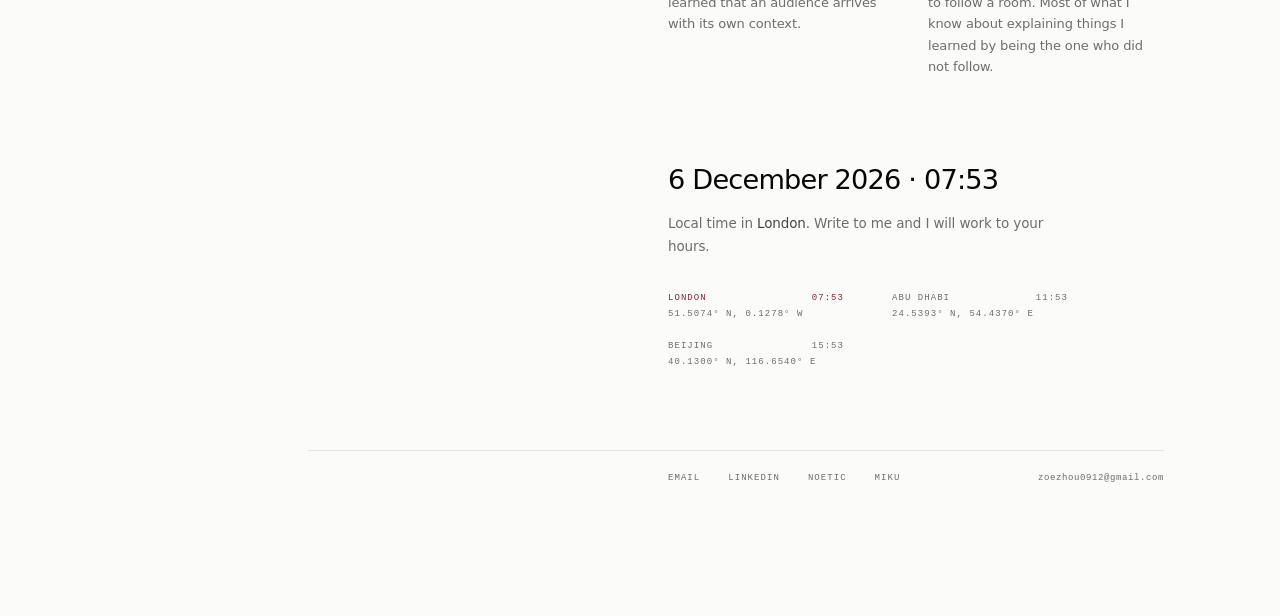
==== commit e473a069: "Take the line under the name out None of the four wordings were right, so the masthead is the portra" ====
--- a/index.html
+++ b/index.html
@@ -128,7 +128,7 @@
 /* her face first, in a column of its own, so the page opens on a person rather
    than on prose. It is wider than the marks below it on purpose: this is the
    header, not another row. */
-.masthead { padding-block: 0.5rem 0; display: grid; grid-template-columns: 7rem minmax(0, 1fr); gap: 0 1.2rem; align-items: start; }
+.masthead { padding-block: 0.5rem 0; display: grid; grid-template-columns: 7rem minmax(0, 1fr); gap: 0 1.2rem; align-items: center; }
 @media (min-width: 46rem) { .masthead { grid-template-columns: 10rem minmax(0, 1fr); gap: 0 1.5rem; } }
 .masthead .me {
   /* height:auto is load-bearing: the height attribute is a presentational hint,
@@ -140,9 +140,10 @@
 /* what she is, before what she thinks about */
 .masthead .role {
   font-family: var(--mono); font-size: 9px; letter-spacing: 1.05px; text-transform: uppercase;
-  color: var(--faint); margin: 0 0 0.9rem;
-}
-.masthead .sub { color: var(--text); margin: 0; max-width: 34em; }
+  color: var(--faint); margin: 0;
+}
+/* kept for when a line goes back under the name */
+.masthead .sub { margin: 0.9rem 0 0; }
 
 /* ---- about, with footnotes ---- */
 .about p { margin: 0 0 1.15rem; max-width: 34em; }
@@ -423,7 +424,6 @@
     <div>
       <h1>Zoe Zhou</h1>
       <p class="role">BSc Psychological and Behavioural Science, LSE &middot; Co-founder, Noetic</p>
-      <p class="sub">People are sure they understand something until they have to teach it. I build learning tools that make that moment arrive sooner.</p>
     </div>
   </header>
 
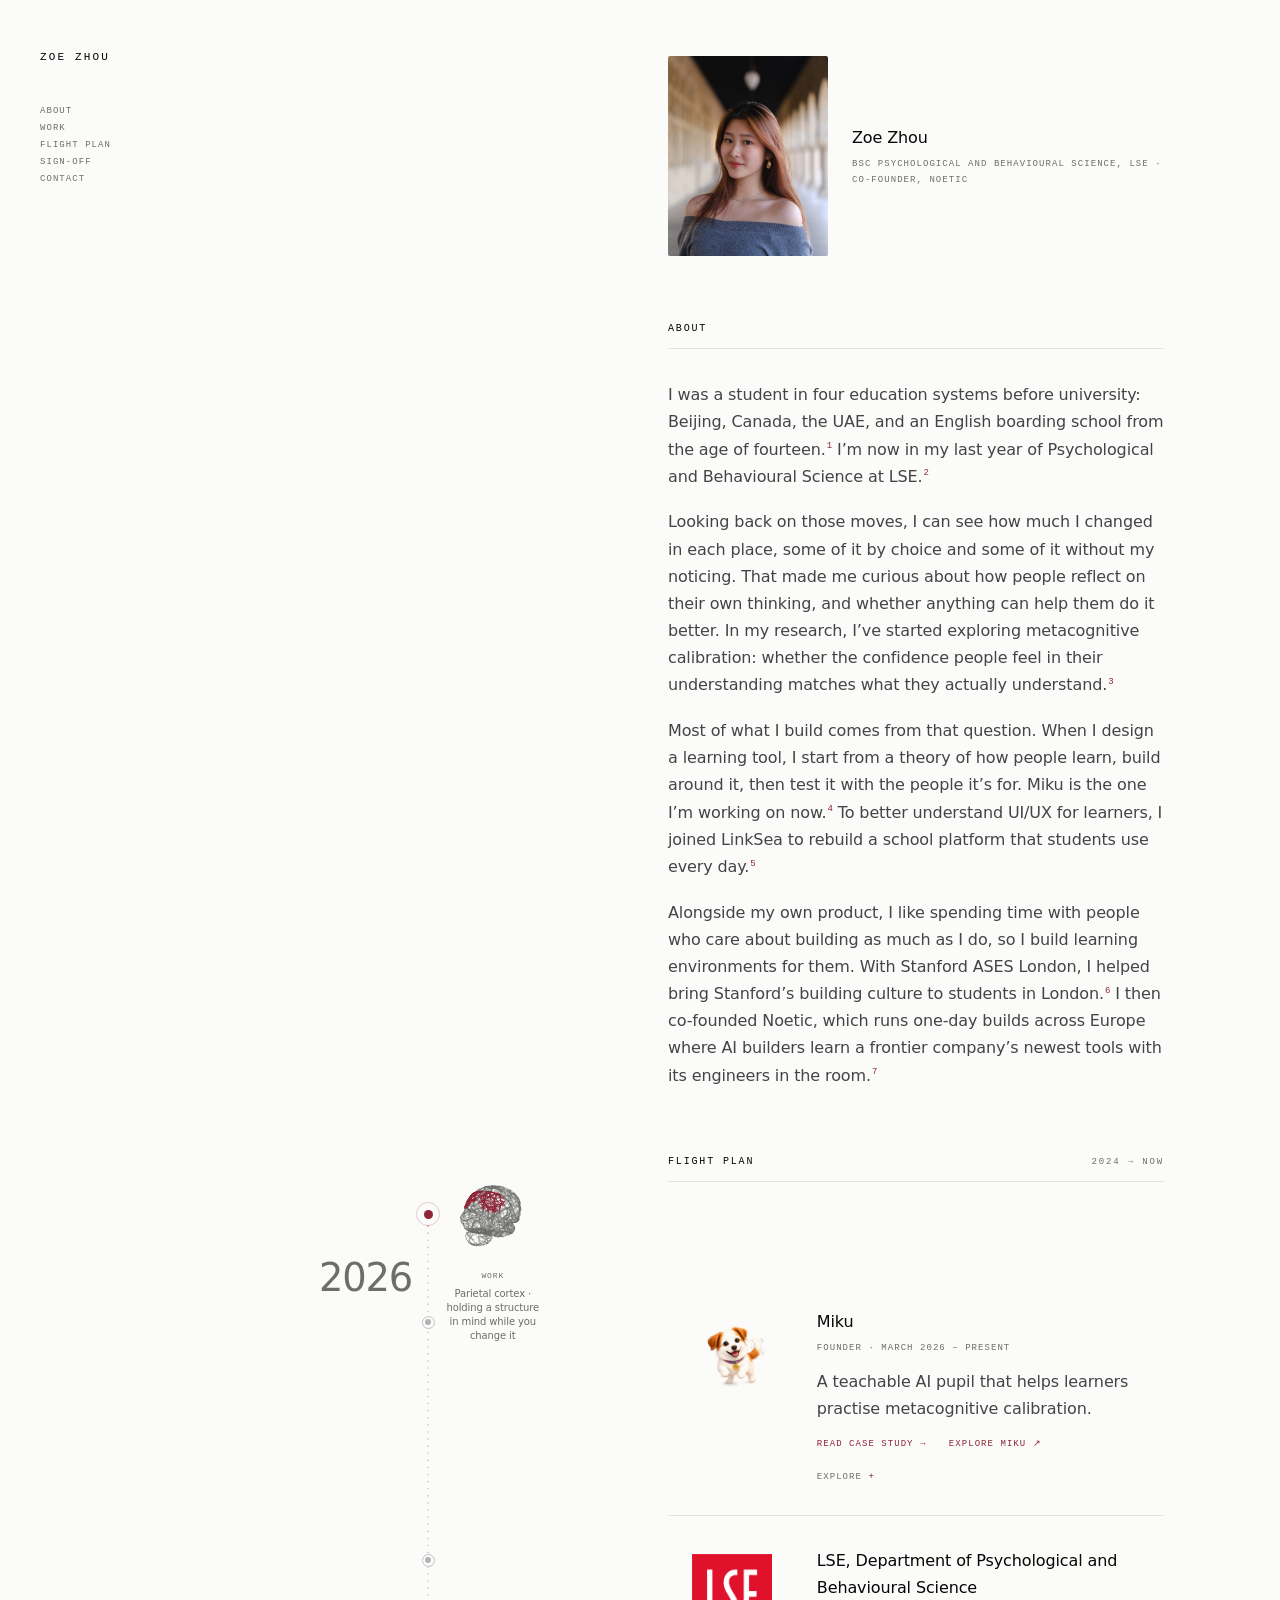
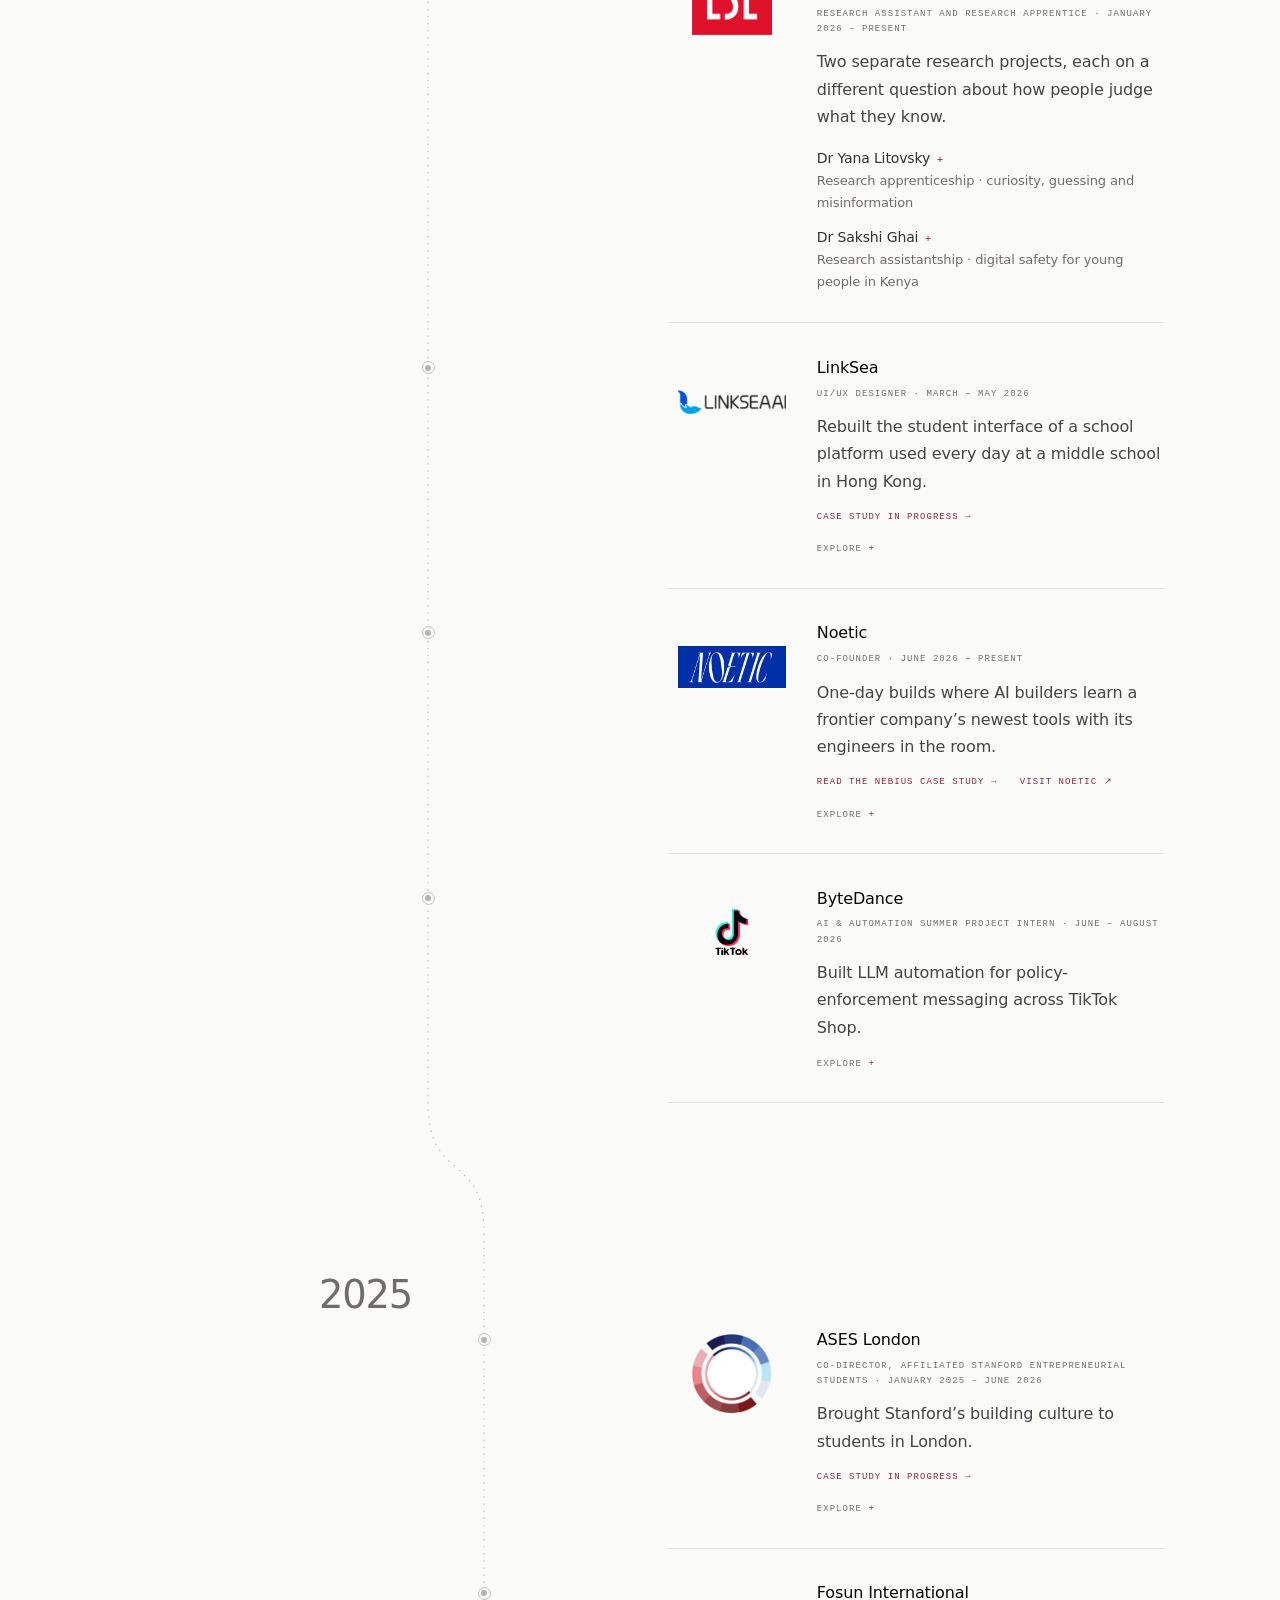
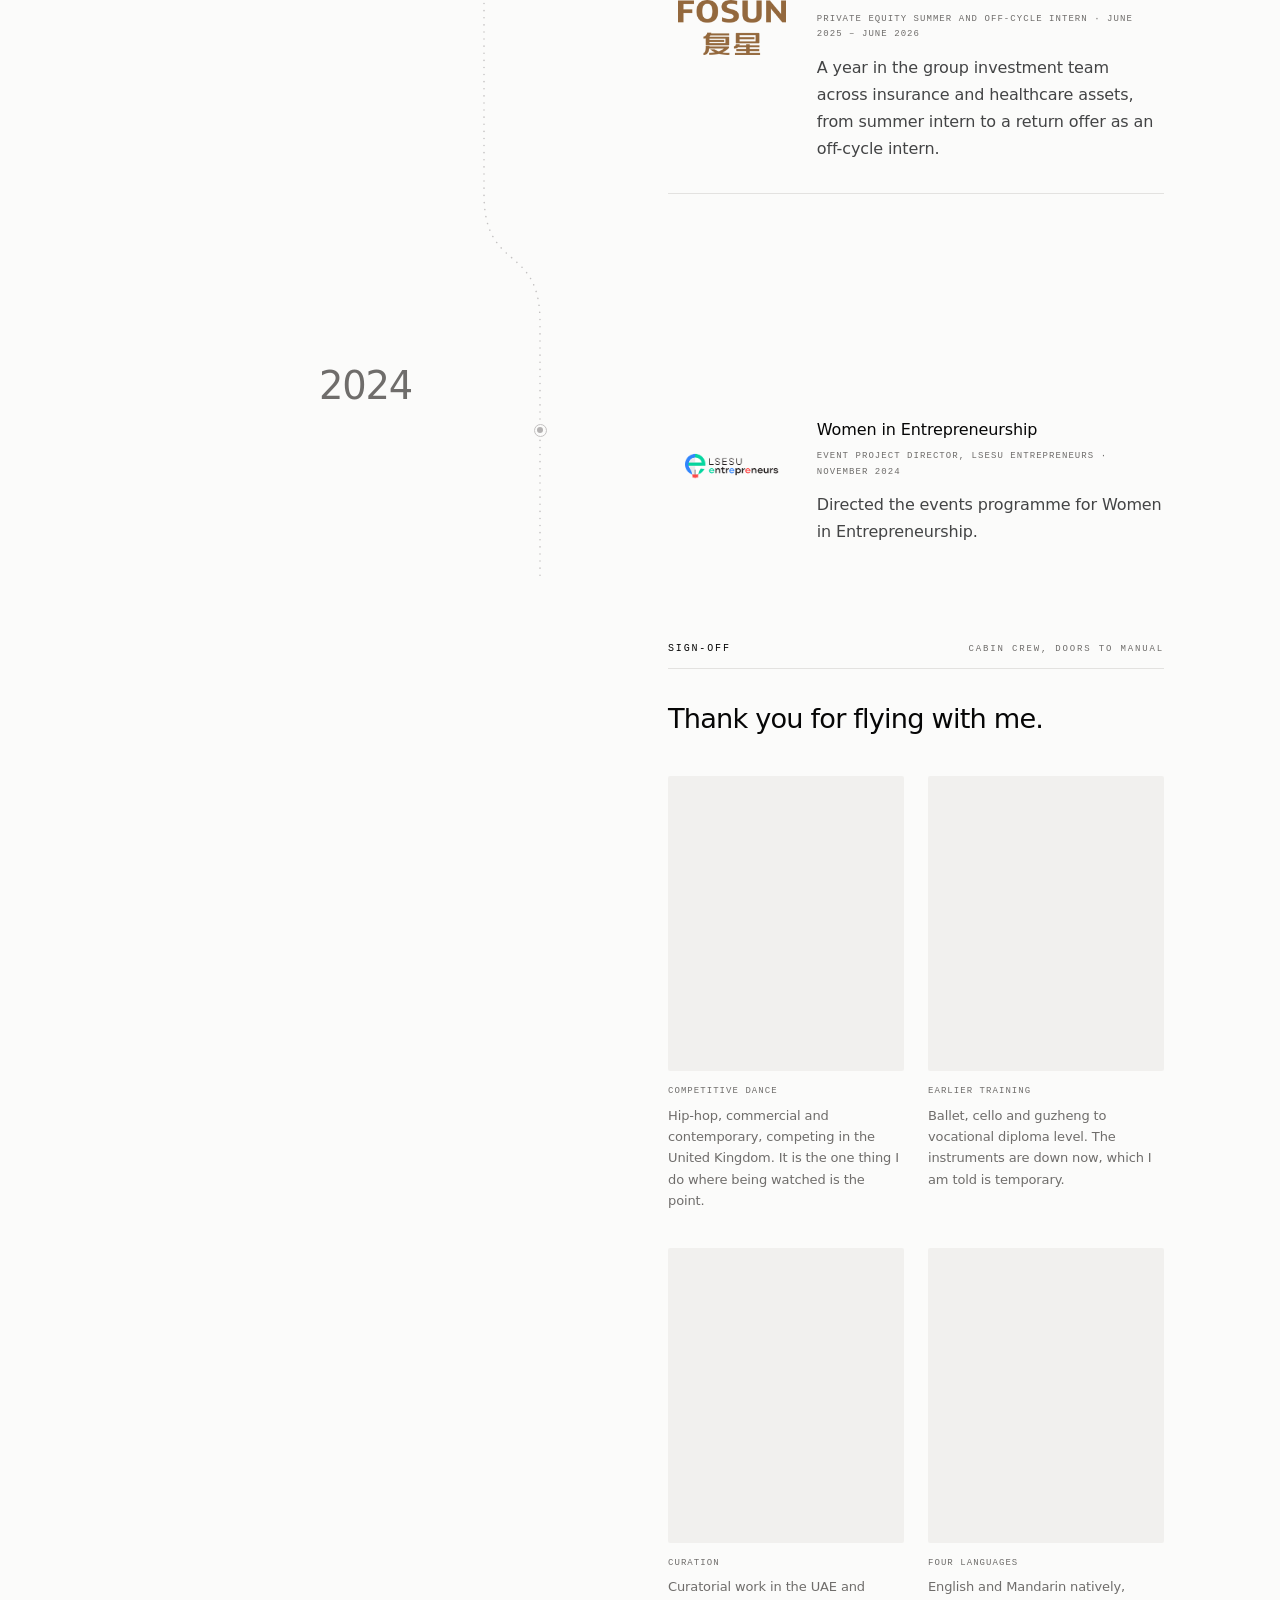
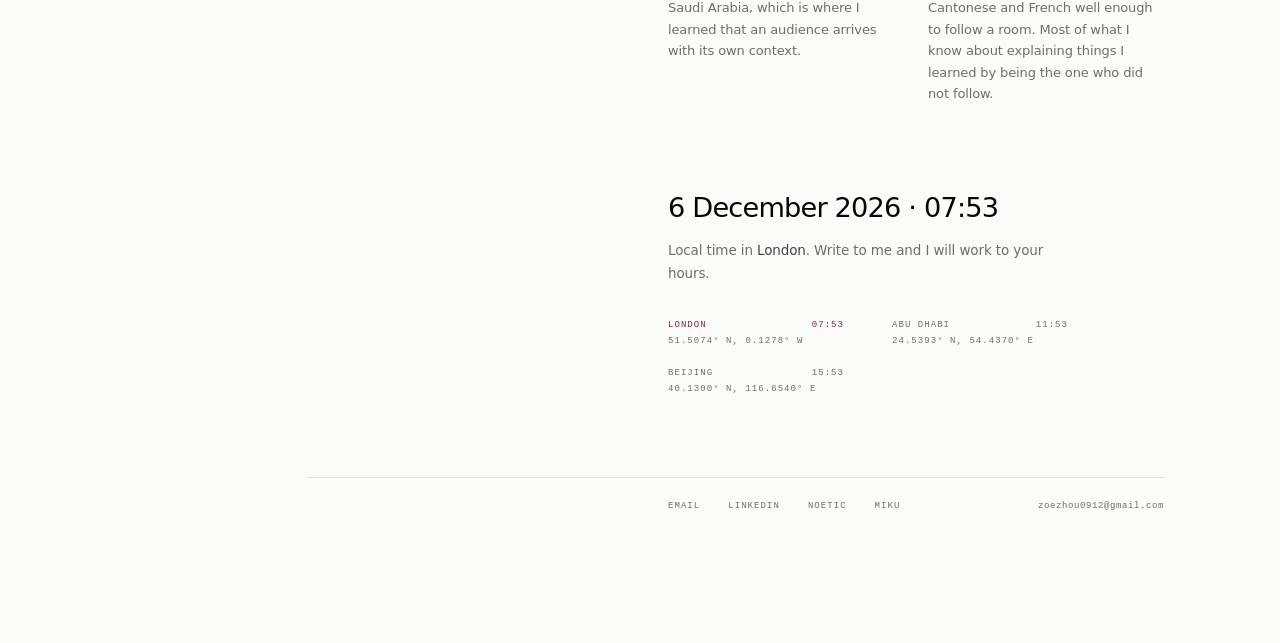
==== commit 152dceaf: "Open About on the education systems, not on the childhood "I grew up between China, Canada and the U" ====
--- a/index.html
+++ b/index.html
@@ -429,7 +429,7 @@
 
   <section id="about" class="about">
     <div class="section-head"><h2>About</h2></div>
-    <p>I grew up between China, Canada and the UAE, and moved to a boarding school in England at fourteen.<span class="sidenote"><button type="button" class="refmark" aria-expanded="false" aria-label="Note 1">1</button><span class="note" role="note"><b>1</b>Woldingham School, 2020 to 2024. A-Levels in Maths, Psychology, Economics and Biology, with an Extended Project Qualification. A*A*A*AA.</span></span> I&rsquo;m now in my last year of Psychological and Behavioural Science at LSE.<span class="sidenote"><button type="button" class="refmark" aria-expanded="false" aria-label="Note 2">2</button><span class="note" role="note"><b>2</b>BSc Psychological and Behavioural Science, London School of Economics, 2024 to 2027. Expected First Class Honours.</span></span></p>
+    <p>I was a student in four education systems before university: Beijing, Canada, the UAE, and an English boarding school from the age of fourteen.<span class="sidenote"><button type="button" class="refmark" aria-expanded="false" aria-label="Note 1">1</button><span class="note" role="note"><b>1</b>Woldingham School, 2020 to 2024. A-Levels in Maths, Psychology, Economics and Biology, with an Extended Project Qualification. A*A*A*AA.</span></span> I&rsquo;m now in my last year of Psychological and Behavioural Science at LSE.<span class="sidenote"><button type="button" class="refmark" aria-expanded="false" aria-label="Note 2">2</button><span class="note" role="note"><b>2</b>BSc Psychological and Behavioural Science, London School of Economics, 2024 to 2027. Expected First Class Honours.</span></span></p>
     <p>Looking back on those moves, I can see how much I changed in each place, some of it by choice and some of it without my noticing. That made me curious about how people reflect on their own thinking, and whether anything can help them do it better. In my research, I&rsquo;ve started exploring metacognitive calibration: whether the confidence people feel in their understanding matches what they actually understand.<span class="sidenote"><button type="button" class="refmark" aria-expanded="false" aria-label="Note 3">3</button><span class="note" role="note"><b>3</b>Dissertation supervised by Dr Luc Schneider. Research assistant to Dr Yana Litovsky and Dr Sakshi Ghai, LSE Department of Psychological and Behavioural Science.</span></span></p>
     <p>Most of what I build comes from that question. When I design a learning tool, I start from a theory of how people learn, build around it, then test it with the people it&rsquo;s for. Miku is the one I&rsquo;m working on now.<span class="sidenote"><button type="button" class="refmark" aria-expanded="false" aria-label="Note 4">4</button><span class="note" role="note"><b>4</b>Miku, 2026. Learners teach a blank AI pupil from a daily curriculum, then predict what it will get right, so they practise metacognitive calibration. It grew out of two earlier versions, a reflection chatbot and a story-relay game, both aimed at helping children reflect on their own thinking.</span></span> To better understand UI/UX for learners, I joined LinkSea to rebuild a school platform that students use every day.<span class="sidenote"><button type="button" class="refmark" aria-expanded="false" aria-label="Note 5">5</button><span class="note" role="note"><b>5</b>LinkSea, UI/UX designer, built in JavaScript for a middle school in Hong Kong. ByteDance, AI and automation summer intern, building LLM workflows for TikTok Shop sellers.</span></span></p>
     <p>Alongside my own product, I like spending time with people who care about building as much as I do, so I build learning environments for them. With Stanford ASES London, I helped bring Stanford&rsquo;s building culture to students in London.<span class="sidenote"><button type="button" class="refmark" aria-expanded="false" aria-label="Note 6">6</button><span class="note" role="note"><b>6</b>ASES London, co-director, 2025.</span></span> I then co-founded Noetic, which runs one-day builds across Europe where AI builders learn a frontier company&rsquo;s newest tools with its engineers in the room.<span class="sidenote"><button type="button" class="refmark" aria-expanded="false" aria-label="Note 7">7</button><span class="note" role="note"><b>7</b>Noetic, co-founded 2026.</span></span></p>
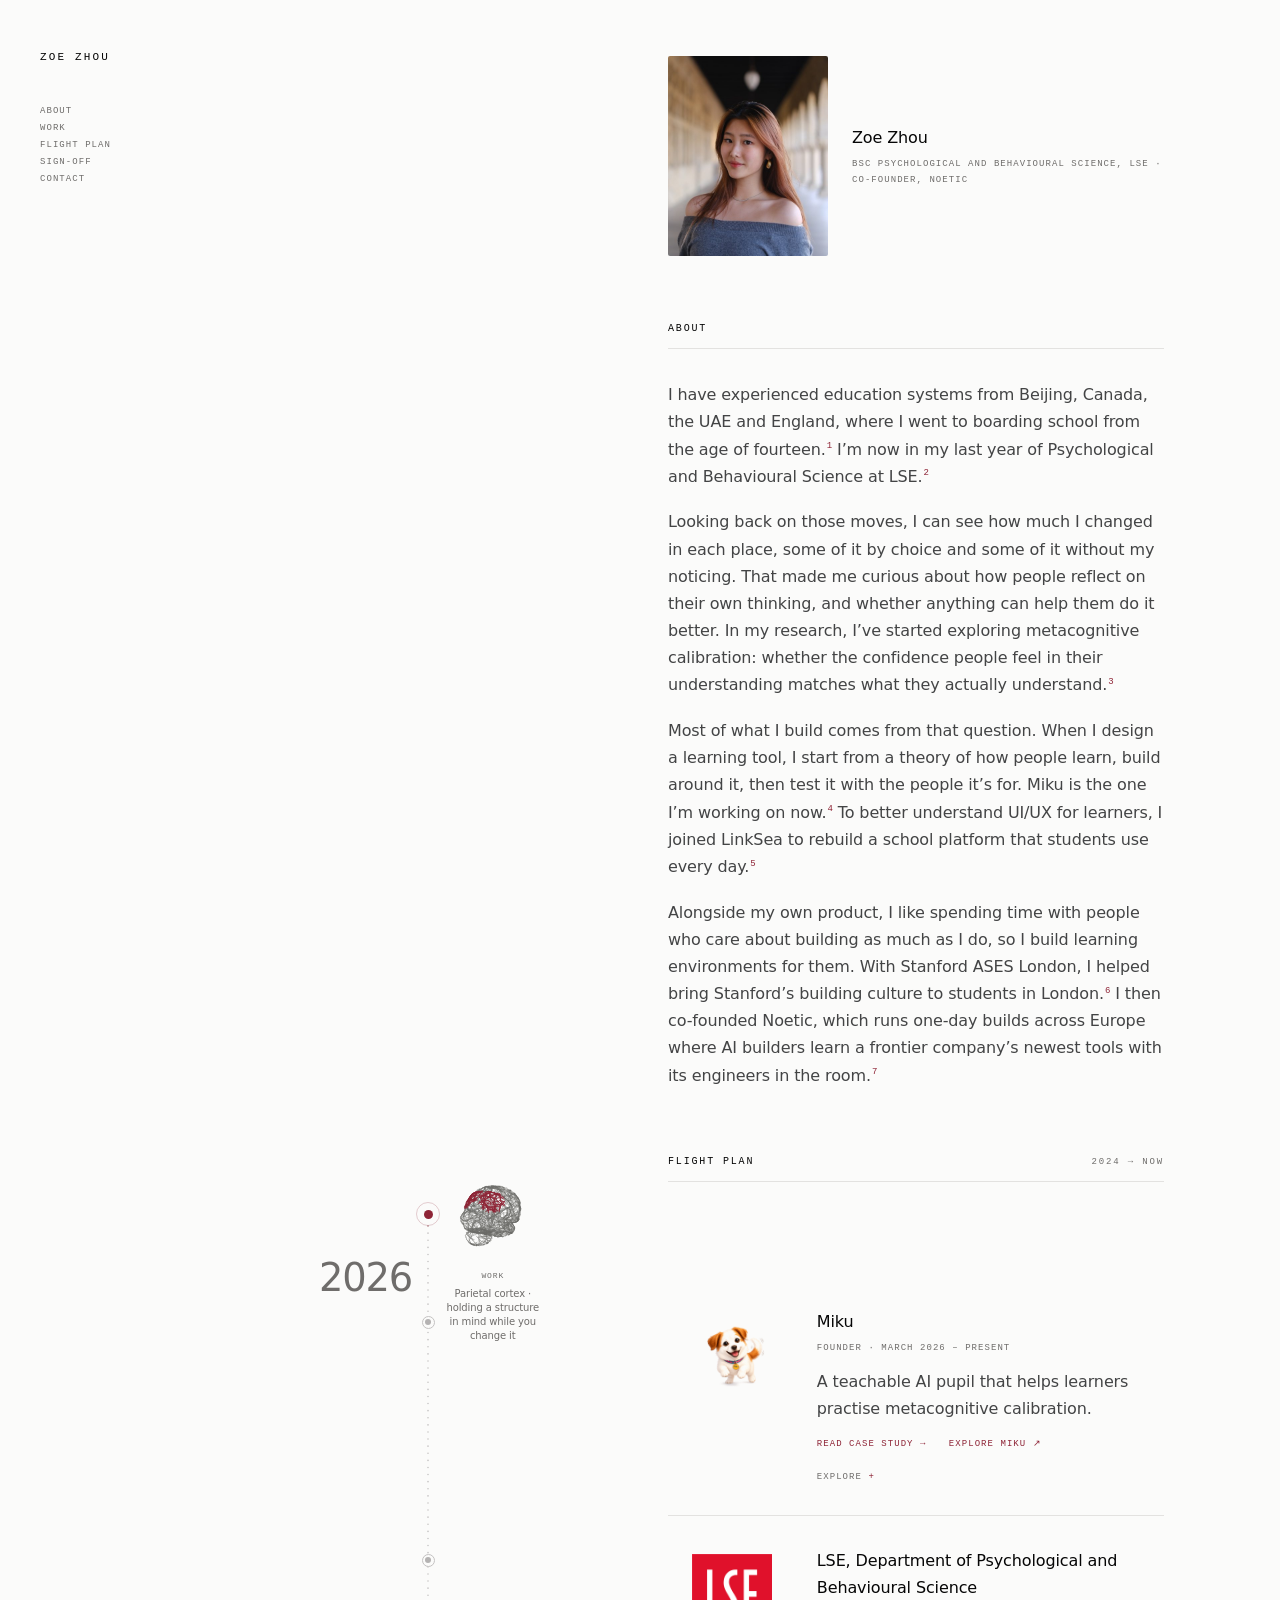
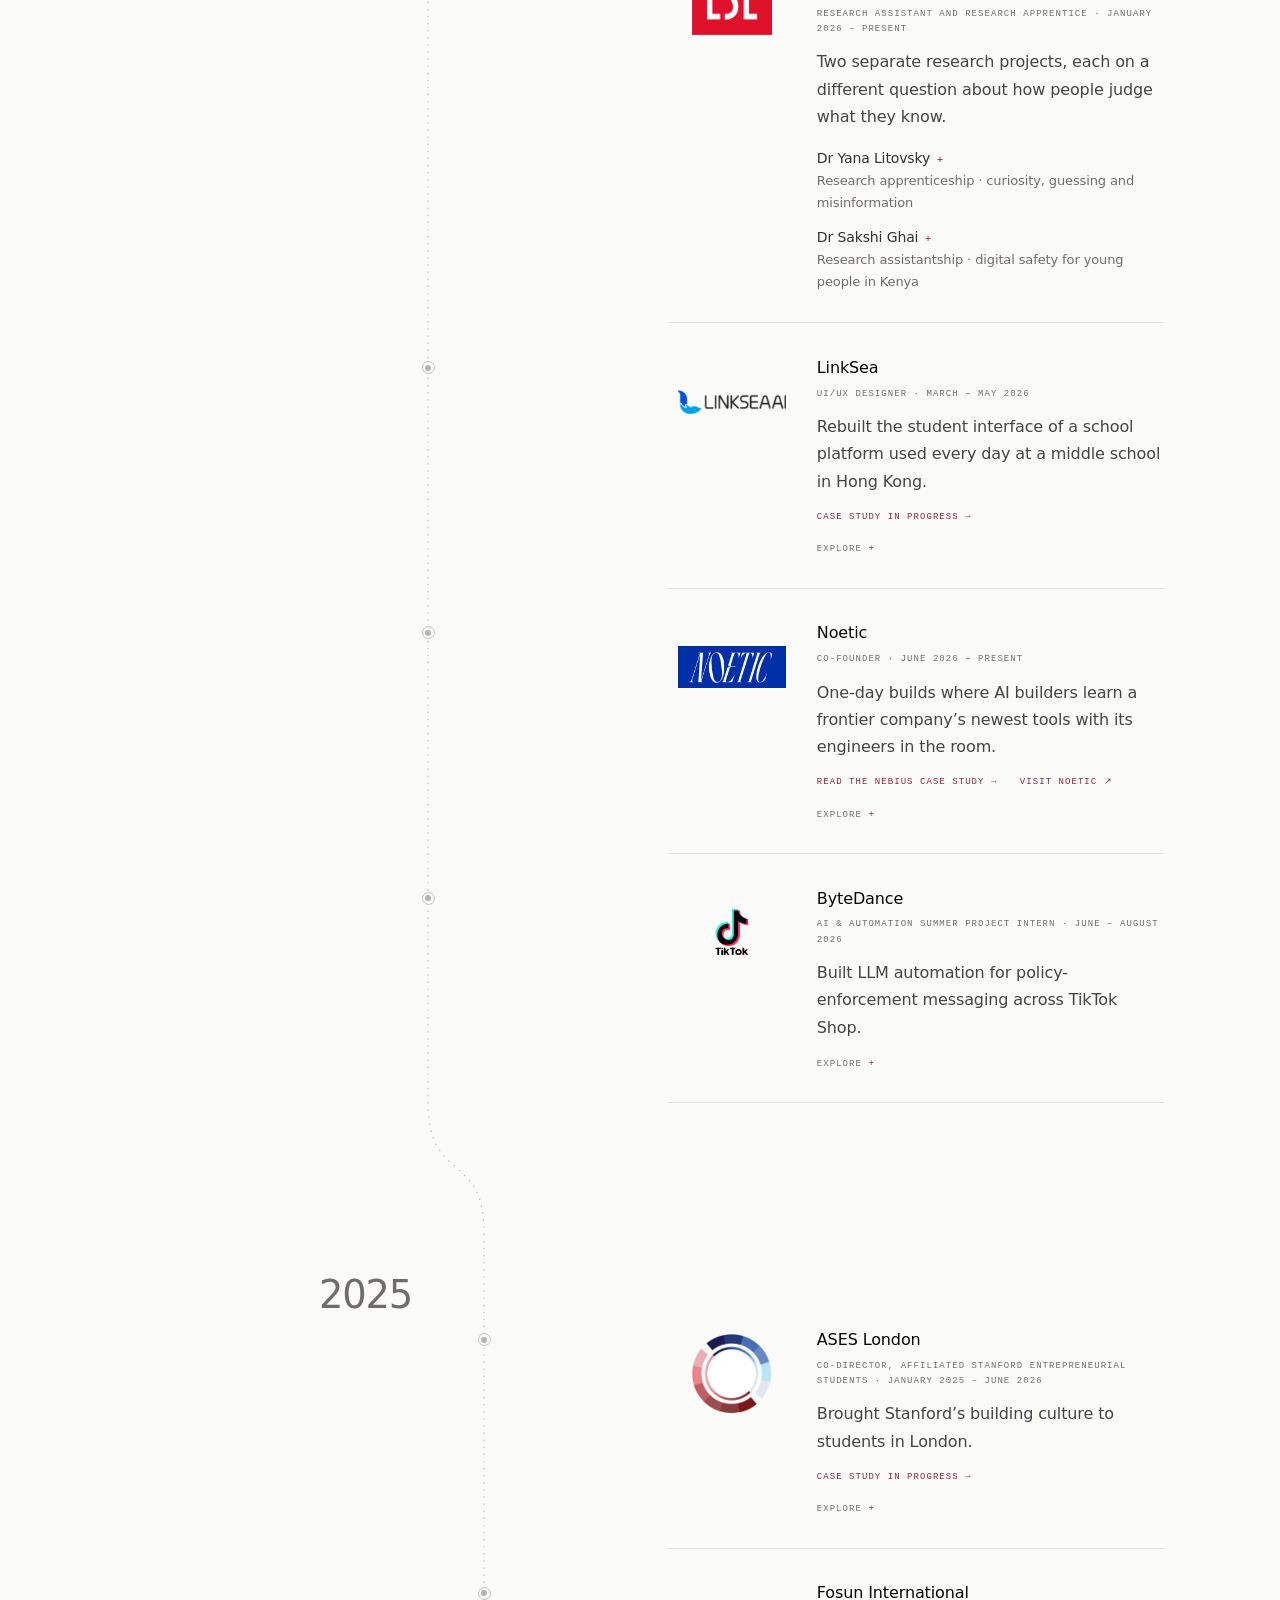
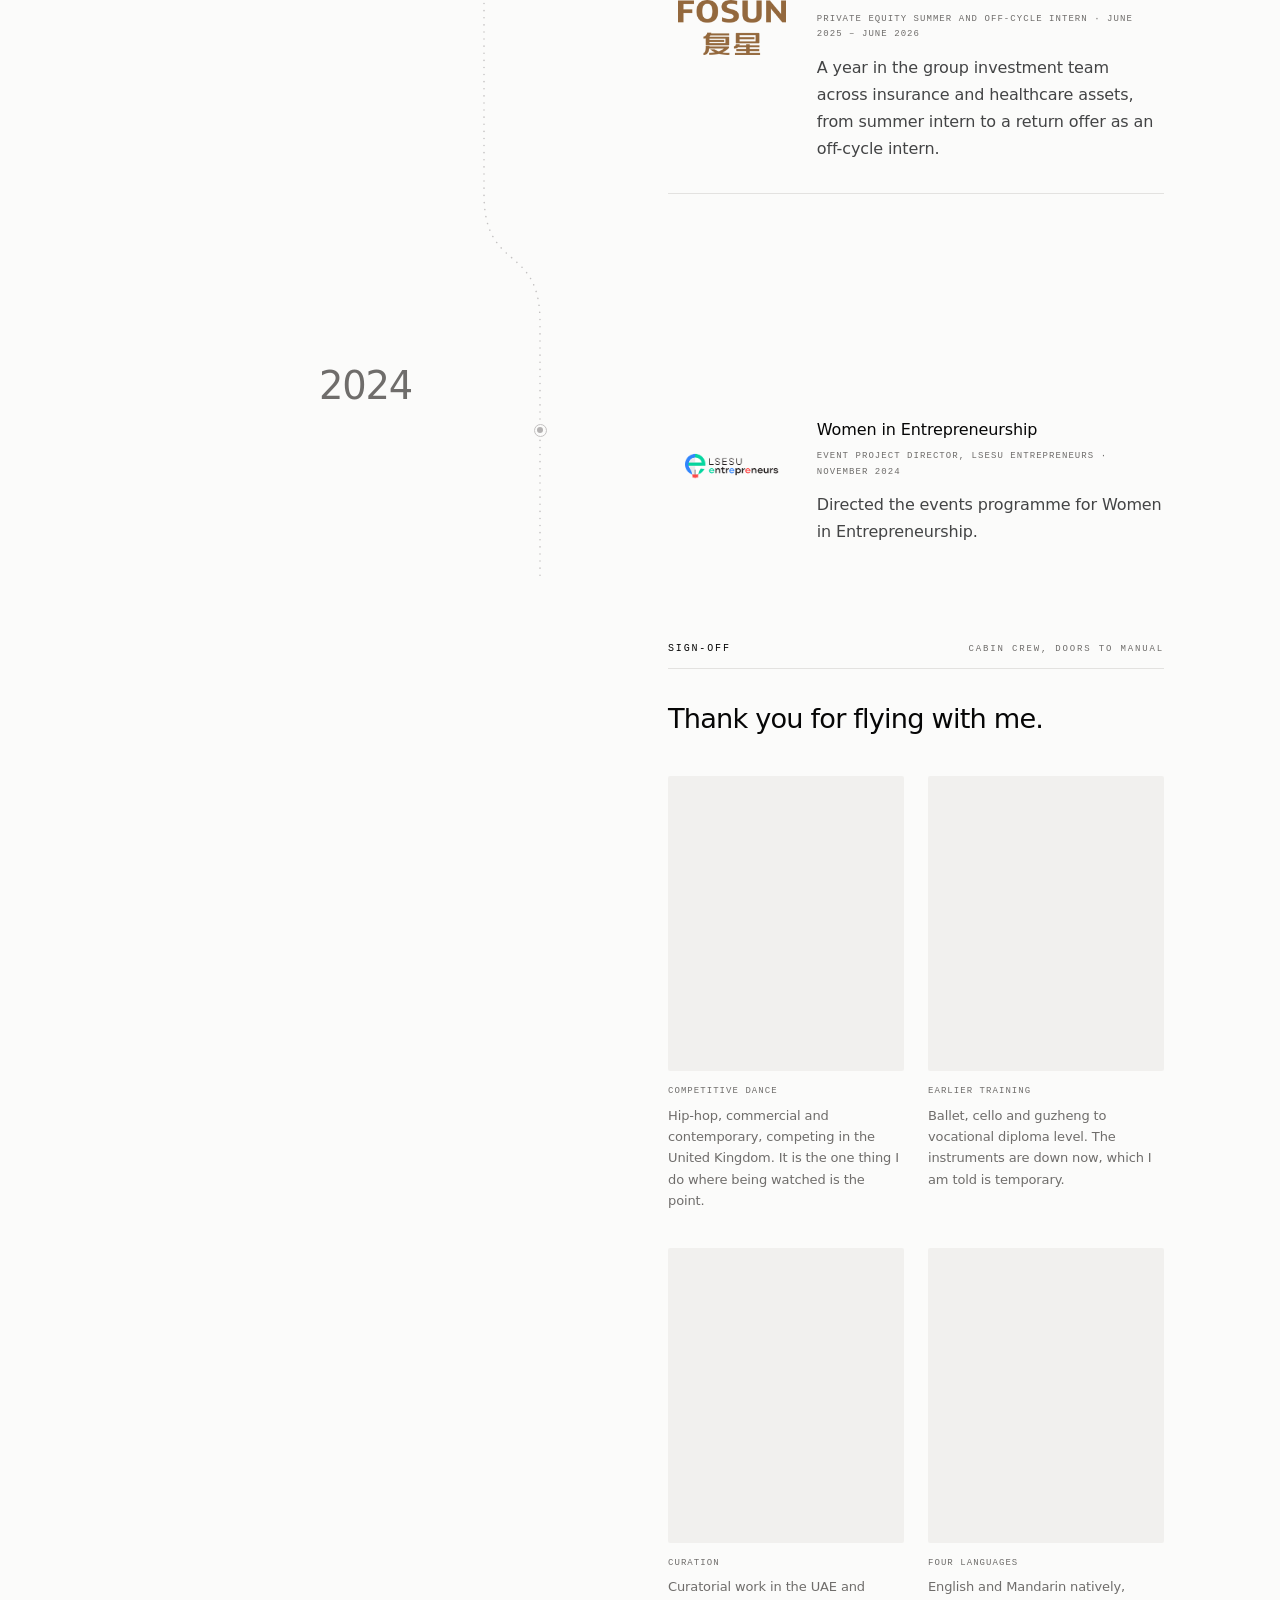
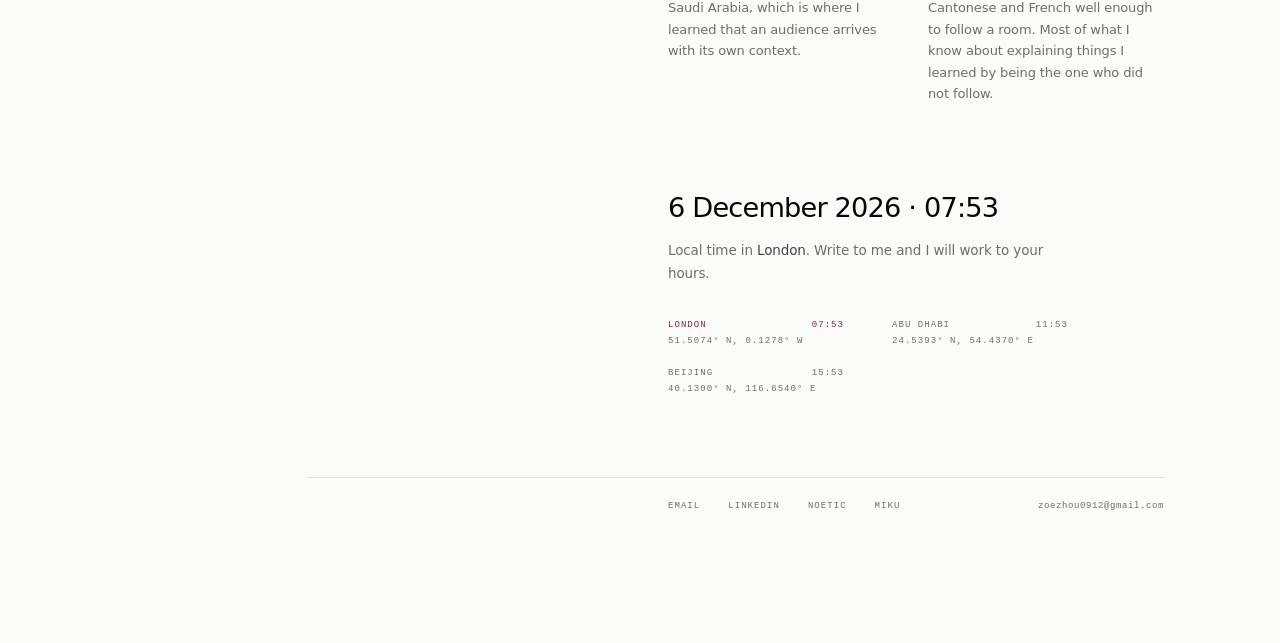
==== commit 85849e15: "Open About in her own phrasing "I have experienced education systems from Beijing, Canada, the UAE a" ====
--- a/index.html
+++ b/index.html
@@ -429,7 +429,7 @@
 
   <section id="about" class="about">
     <div class="section-head"><h2>About</h2></div>
-    <p>I was a student in four education systems before university: Beijing, Canada, the UAE, and an English boarding school from the age of fourteen.<span class="sidenote"><button type="button" class="refmark" aria-expanded="false" aria-label="Note 1">1</button><span class="note" role="note"><b>1</b>Woldingham School, 2020 to 2024. A-Levels in Maths, Psychology, Economics and Biology, with an Extended Project Qualification. A*A*A*AA.</span></span> I&rsquo;m now in my last year of Psychological and Behavioural Science at LSE.<span class="sidenote"><button type="button" class="refmark" aria-expanded="false" aria-label="Note 2">2</button><span class="note" role="note"><b>2</b>BSc Psychological and Behavioural Science, London School of Economics, 2024 to 2027. Expected First Class Honours.</span></span></p>
+    <p>I have experienced education systems from Beijing, Canada, the UAE and England, where I went to boarding school from the age of fourteen.<span class="sidenote"><button type="button" class="refmark" aria-expanded="false" aria-label="Note 1">1</button><span class="note" role="note"><b>1</b>Woldingham School, 2020 to 2024. A-Levels in Maths, Psychology, Economics and Biology, with an Extended Project Qualification. A*A*A*AA.</span></span> I&rsquo;m now in my last year of Psychological and Behavioural Science at LSE.<span class="sidenote"><button type="button" class="refmark" aria-expanded="false" aria-label="Note 2">2</button><span class="note" role="note"><b>2</b>BSc Psychological and Behavioural Science, London School of Economics, 2024 to 2027. Expected First Class Honours.</span></span></p>
     <p>Looking back on those moves, I can see how much I changed in each place, some of it by choice and some of it without my noticing. That made me curious about how people reflect on their own thinking, and whether anything can help them do it better. In my research, I&rsquo;ve started exploring metacognitive calibration: whether the confidence people feel in their understanding matches what they actually understand.<span class="sidenote"><button type="button" class="refmark" aria-expanded="false" aria-label="Note 3">3</button><span class="note" role="note"><b>3</b>Dissertation supervised by Dr Luc Schneider. Research assistant to Dr Yana Litovsky and Dr Sakshi Ghai, LSE Department of Psychological and Behavioural Science.</span></span></p>
     <p>Most of what I build comes from that question. When I design a learning tool, I start from a theory of how people learn, build around it, then test it with the people it&rsquo;s for. Miku is the one I&rsquo;m working on now.<span class="sidenote"><button type="button" class="refmark" aria-expanded="false" aria-label="Note 4">4</button><span class="note" role="note"><b>4</b>Miku, 2026. Learners teach a blank AI pupil from a daily curriculum, then predict what it will get right, so they practise metacognitive calibration. It grew out of two earlier versions, a reflection chatbot and a story-relay game, both aimed at helping children reflect on their own thinking.</span></span> To better understand UI/UX for learners, I joined LinkSea to rebuild a school platform that students use every day.<span class="sidenote"><button type="button" class="refmark" aria-expanded="false" aria-label="Note 5">5</button><span class="note" role="note"><b>5</b>LinkSea, UI/UX designer, built in JavaScript for a middle school in Hong Kong. ByteDance, AI and automation summer intern, building LLM workflows for TikTok Shop sellers.</span></span></p>
     <p>Alongside my own product, I like spending time with people who care about building as much as I do, so I build learning environments for them. With Stanford ASES London, I helped bring Stanford&rsquo;s building culture to students in London.<span class="sidenote"><button type="button" class="refmark" aria-expanded="false" aria-label="Note 6">6</button><span class="note" role="note"><b>6</b>ASES London, co-director, 2025.</span></span> I then co-founded Noetic, which runs one-day builds across Europe where AI builders learn a frontier company&rsquo;s newest tools with its engineers in the room.<span class="sidenote"><button type="button" class="refmark" aria-expanded="false" aria-label="Note 7">7</button><span class="note" role="note"><b>7</b>Noetic, co-founded 2026.</span></span></p>
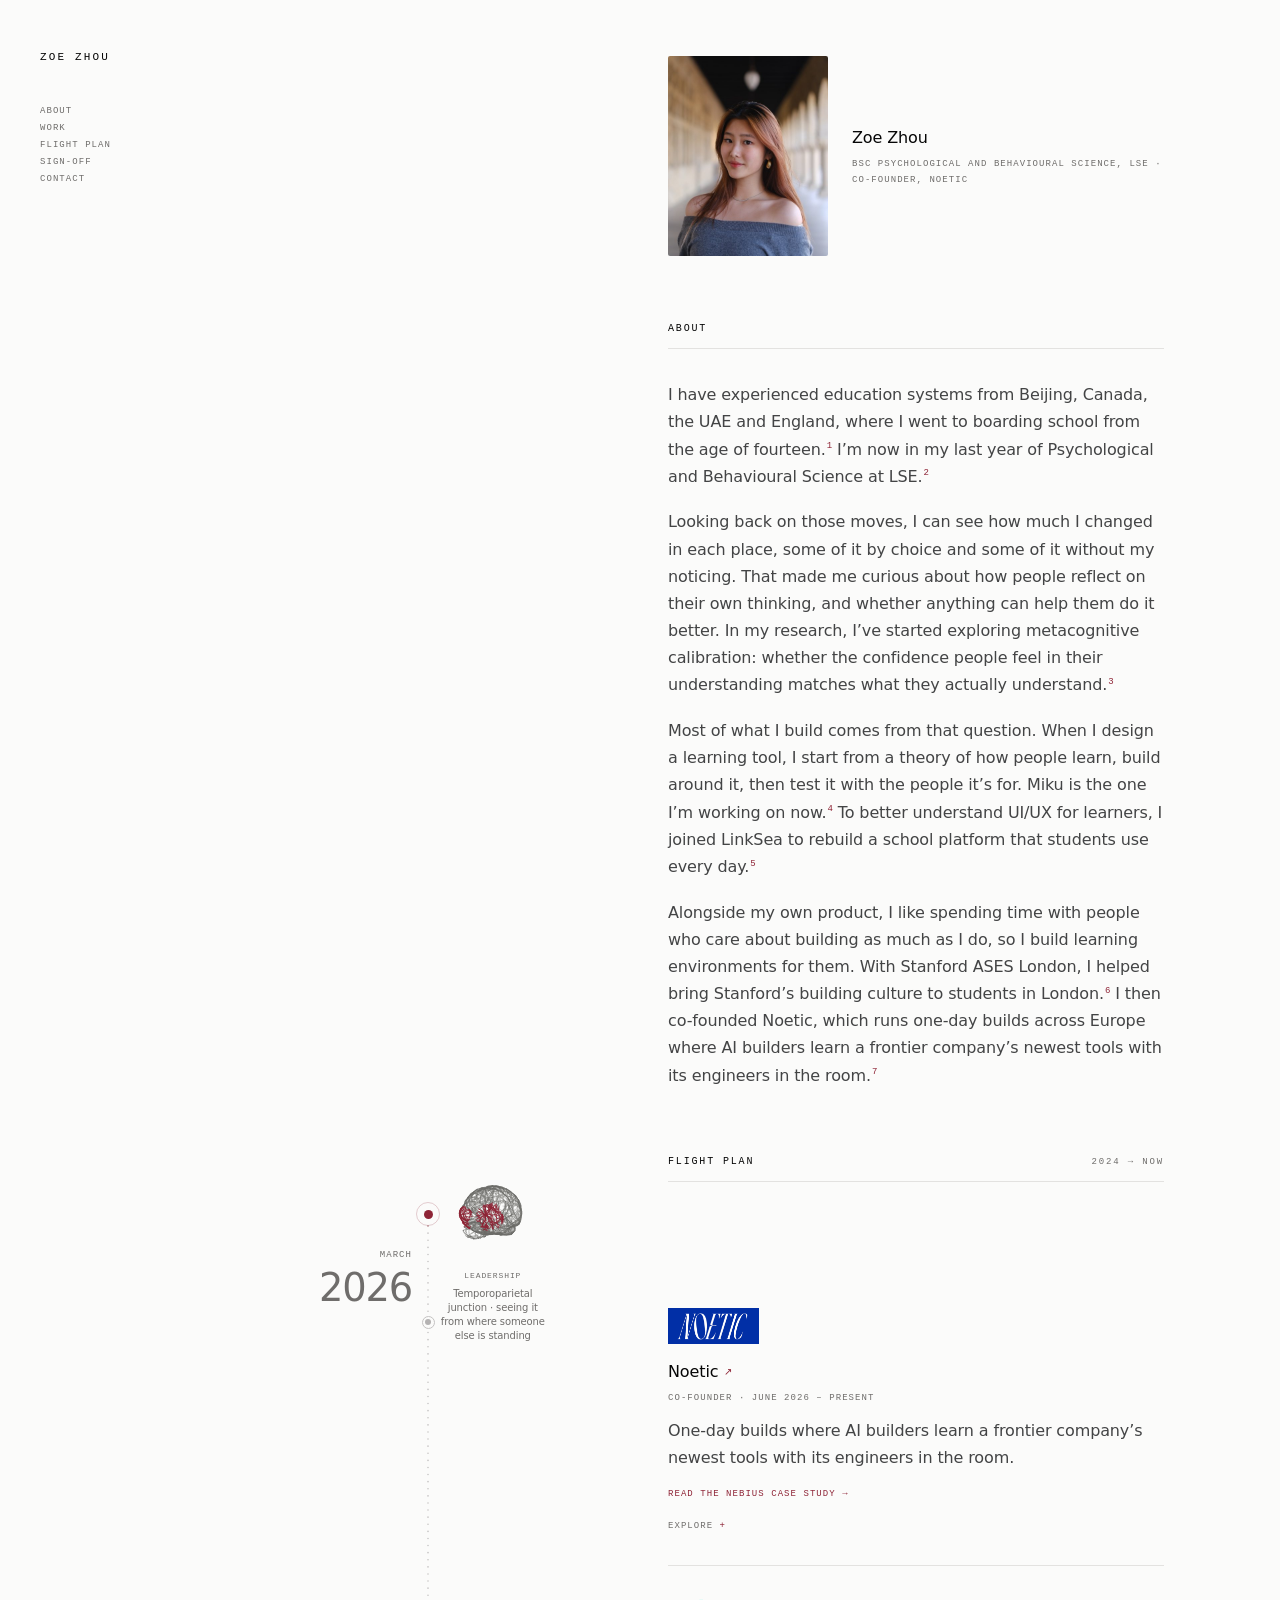
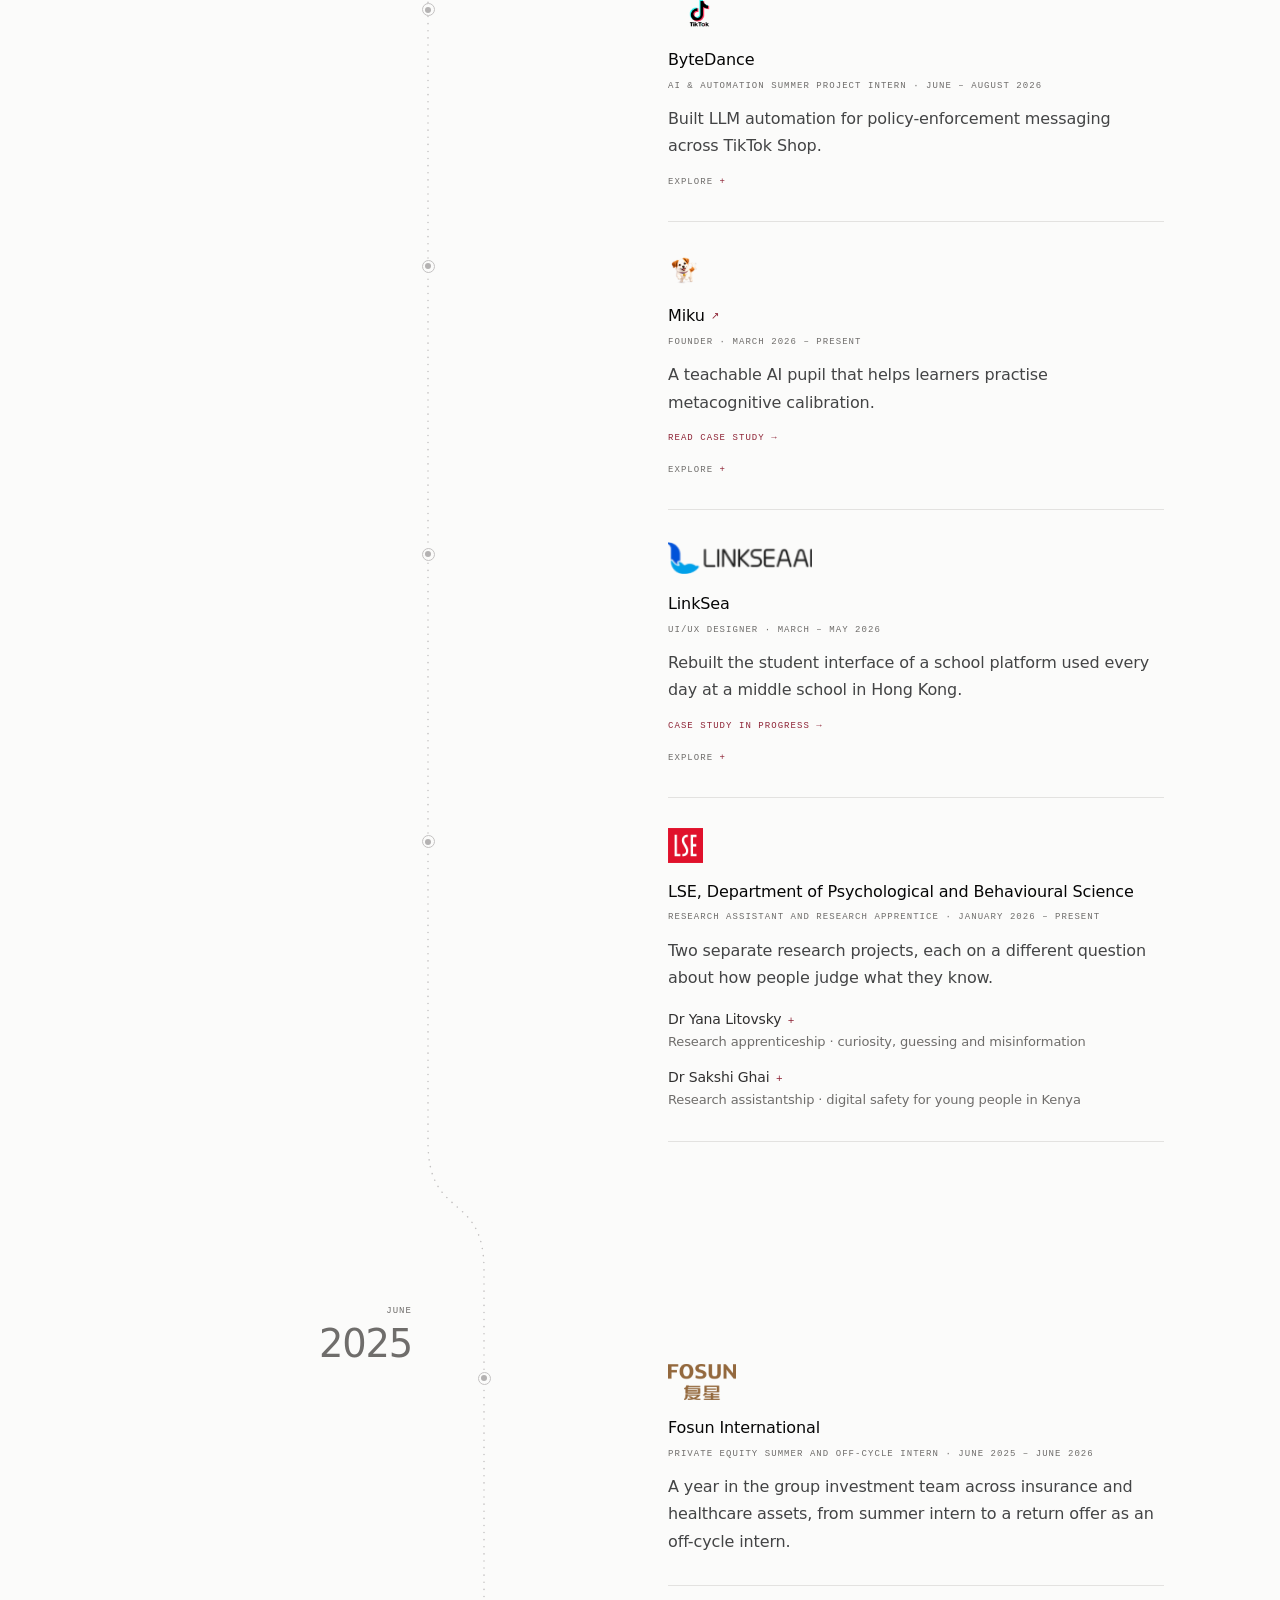
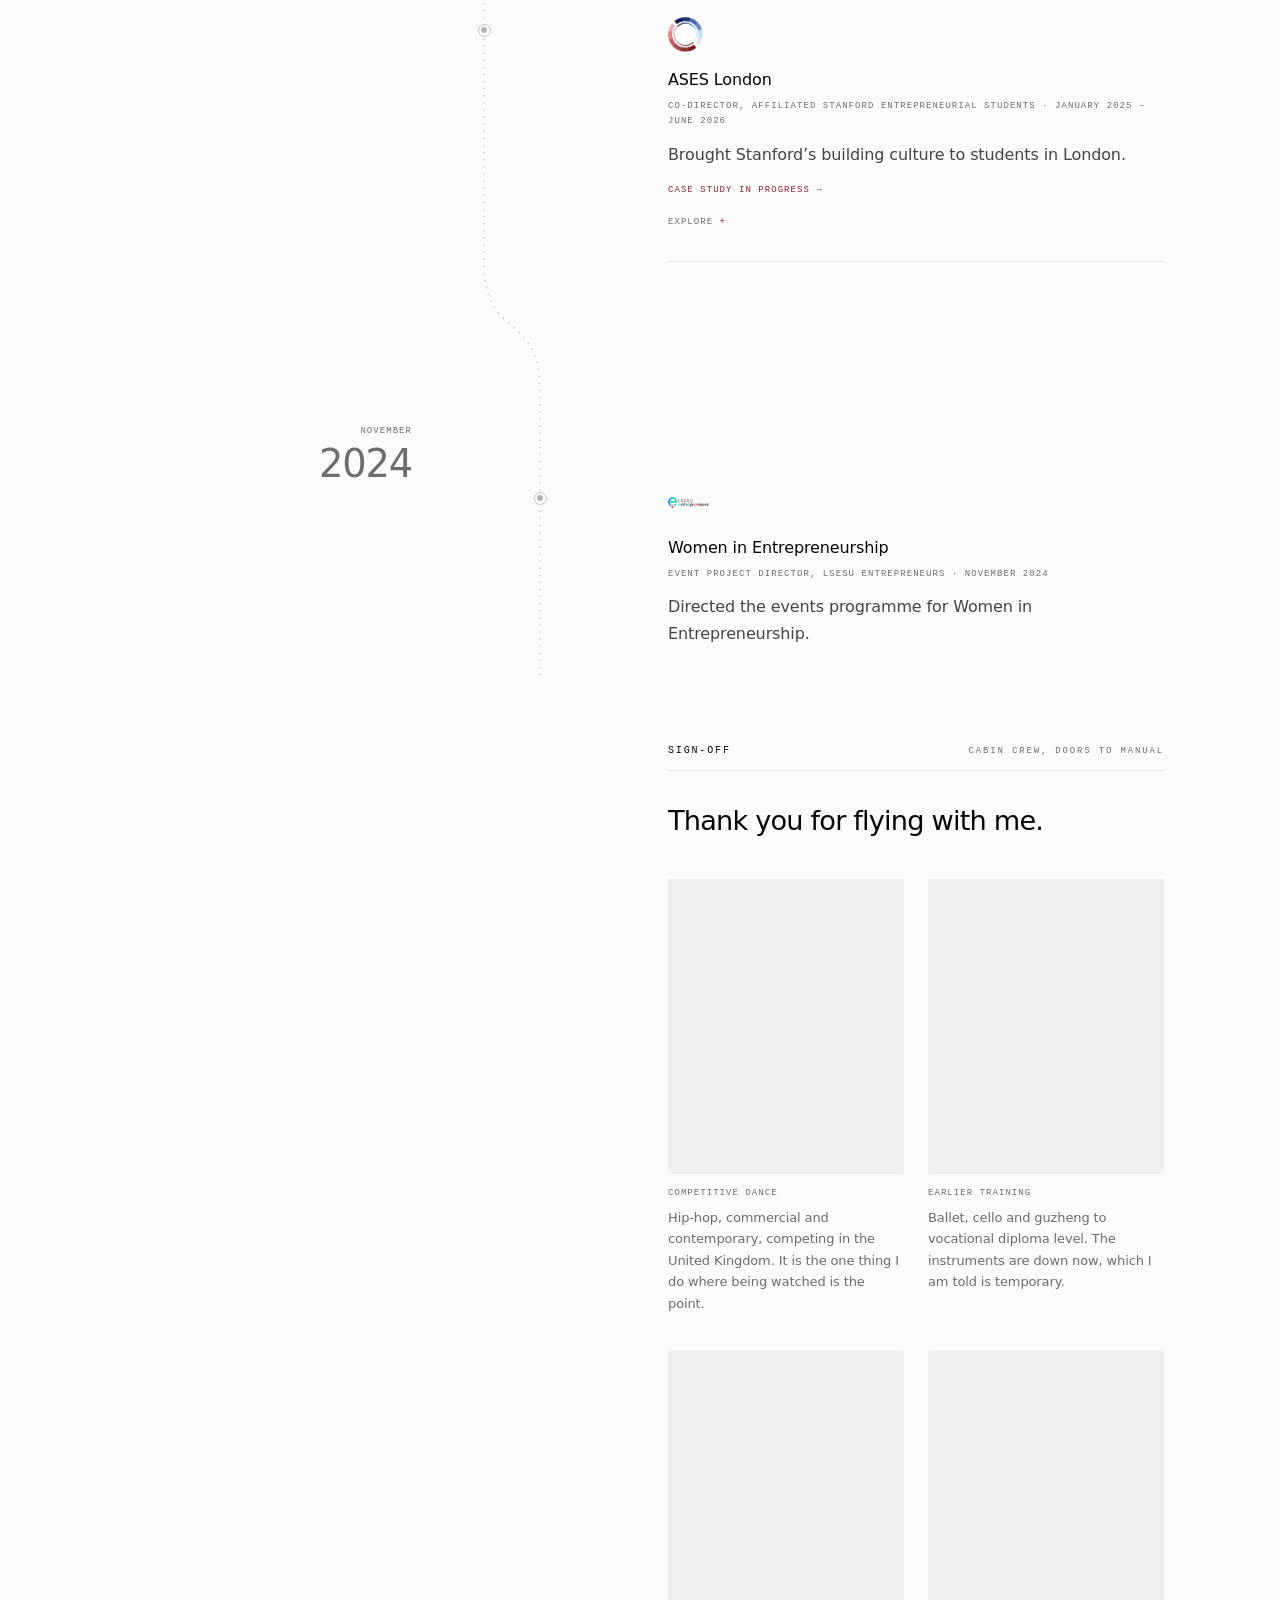
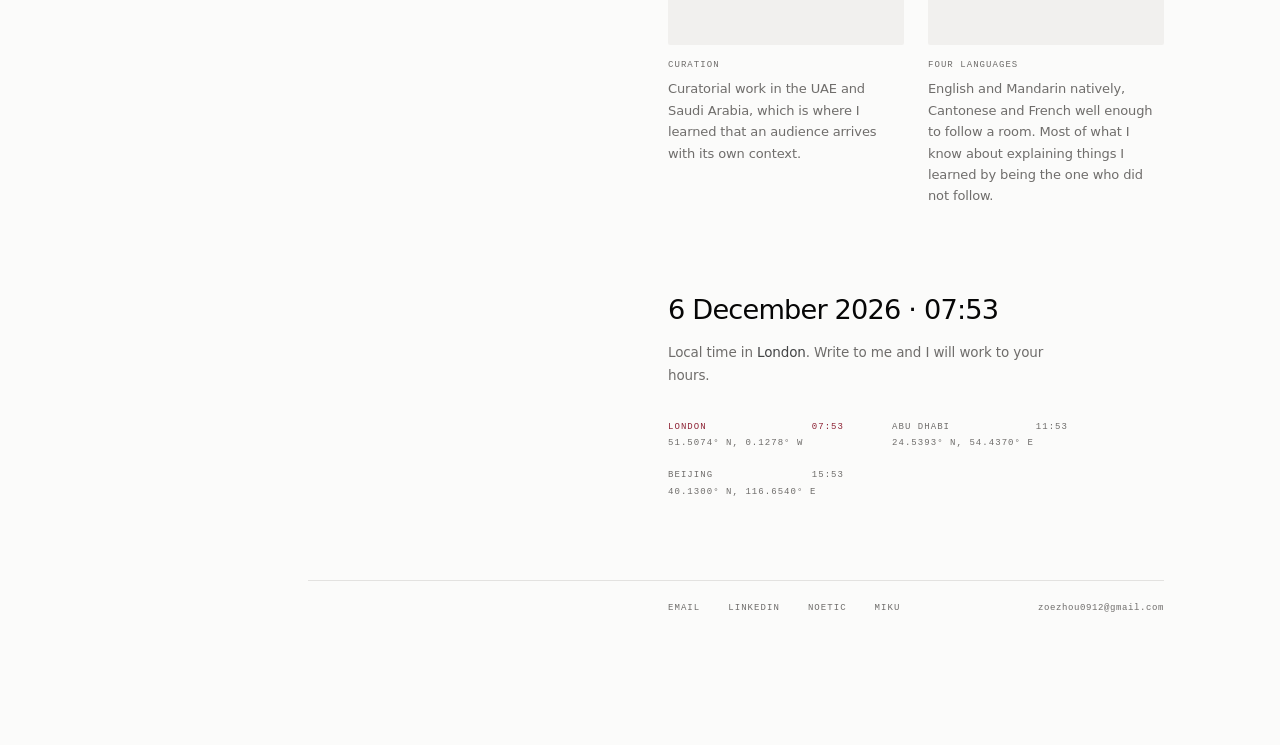
==== commit 0c0d3a67: "Months above the year, marks above the names, titles that link out The start month of whatever is cr" ====
--- a/index.html
+++ b/index.html
@@ -184,13 +184,16 @@
 /* ---- the rail: a big sticky year, a cursor that travels, the brain riding beside it ---- */
 .tl { position: relative; }
 .tl-group { display: grid; grid-template-columns: 1fr; }
+.tl-when { margin: 0 0 1rem; }
 .tl-yr {
   font-family: var(--sans); font-weight: 300; font-variant-numeric: tabular-nums;
   font-size: 1.7rem; letter-spacing: -0.03em; line-height: 1; color: var(--mute);
-  margin: 0 0 1rem; transition: color 0.25s ease;
+  margin: 0; transition: color 0.25s ease;
 }
 .tl-group.is-now .tl-yr { color: var(--accent); }
-@media (prefers-reduced-motion: reduce) { .tl-yr { transition: none; } }
+/* the month of whatever is being read, above the year it belongs to */
+.tl-mo { display: none; }
+@media (prefers-reduced-motion: reduce) { .tl-yr, .tl-mo { transition: none; } }
 .tl-rows { min-width: 0; }
 .xp { position: relative; padding-block: 1.9rem; border-bottom: 1px solid var(--rule); }
 .tl-group:last-of-type .tl-rows .xp:last-child { border-bottom: 0; }
@@ -203,11 +206,17 @@
   .tl-group { position: relative; }
   .tl-group + .tl-group { margin-top: 8rem; }
   .tl-group { grid-template-columns: 7rem minmax(0, 1fr); }
-  .tl-yr {
+  .tl-when {
     position: sticky; top: 50vh; align-self: start; transform: translateY(-50%);
     width: 6.5rem; text-align: right; margin: 0;
-    font-size: clamp(1.9rem, 3vw, 2.7rem);
-  }
+  }
+  .tl-yr { font-size: clamp(1.9rem, 3vw, 2.7rem); }
+  .tl-mo {
+    display: block; font-family: var(--mono); font-size: 9px; letter-spacing: 1.05px;
+    text-transform: uppercase; color: var(--mute); margin-bottom: 0.35rem;
+    min-height: 1.2em; opacity: 0; transition: opacity 0.25s ease;
+  }
+  .tl-group.is-now .tl-mo { opacity: 1; }
   .tl-rows { padding-left: 15.5rem; }
   .tl-dot {
     display: block; position: absolute; margin-left: -6.5px; top: 2.35rem;
@@ -265,12 +274,25 @@
    sentence, and any links. Everything else sits behind one Explore control.
    The control is a <summary>, which is exposed as a button carrying its own
    expanded state, so the fold needs no script and works with none. */
-.xp-grid { display: grid; grid-template-columns: 6rem minmax(0, 1fr); gap: 0 1rem; min-width: 0; }
-.xp-grid > .shot { grid-column: 1; grid-row: 1 / span 20; }
-.xp-grid > :not(.shot) { grid-column: 2; }
-@media (min-width: 46rem) { .xp-grid { grid-template-columns: 8rem minmax(0, 1fr); gap: 0 1.3rem; } }
+/* one column. The mark sits above the name rather than beside it, which hands
+   the whole measure back to the text and lines the entries up with the About
+   essay instead of leaving them indented past it. */
+.xp-grid { min-width: 0; }
+.mark {
+  display: block; height: 1.9rem; width: auto; max-width: 8rem;
+  object-fit: contain; object-position: left center; margin: 0 0 0.9rem;
+}
+@media (min-width: 46rem) { .mark { height: 2.2rem; max-width: 9rem; } }
 
 .xp-grid h4 { font-size: 16px; font-weight: 500; color: var(--ink); margin: 0; }
+.xp-grid h4 a { color: inherit; transition: color 0.18s ease; }
+/* the arrow says this one leaves the site, where a case study's arrow does not */
+.xp-grid h4 a::after {
+  content: " \2197"; font-family: var(--mono); font-size: 10px;
+  color: var(--accent); vertical-align: 2px;
+}
+@media (hover: hover) { .xp-grid h4 a:hover { color: var(--accent); } }
+@media (prefers-reduced-motion: reduce) { .xp-grid h4 a { transition: none; } }
 .xp-meta {
   font-family: var(--mono); font-size: 9px; letter-spacing: 1.05px;
   text-transform: uppercase; color: var(--faint); margin: 0.35rem 0 0.7rem;
@@ -450,17 +472,60 @@
 <!-- Generated by build.mjs from content/experiences.json. Do not edit by hand. -->
 
 <section class="tl-group" style="--rx: 7.5rem" aria-labelledby="year-2026">
-<h3 class="tl-yr" id="year-2026">2026</h3>
+<div class="tl-when"><span class="tl-mo" aria-hidden="true"></span><h3 class="tl-yr" id="year-2026">2026</h3></div>
 <div class="tl-rows">
 
-<article class="xp" id="experience-miku" data-category="entrepreneurship">
+<article class="xp" id="experience-noetic" data-category="entrepreneurship" data-month="June">
 <span class="tl-dot" aria-hidden="true"></span>
 <div class="xp-grid">
-<span class="shot shot-t logo"><span class="shot-in"><img src="/assets/photos/flightplan/miku-thumb.png" alt="Miku logo" loading="lazy" decoding="async"></span></span>
-<h4>Miku</h4>
+<img class="mark" src="/assets/photos/flightplan/noetic-thumb.png" alt="Noetic logo" loading="lazy" decoding="async">
+<h4><a href="https://www.mynoetic.com/" rel="noopener noreferrer">Noetic</a></h4>
+<p class="xp-meta">Co-founder &middot; June 2026 – present</p>
+<p class="xp-sum">One-day builds where AI builders learn a frontier company’s newest tools with its engineers in the room.</p>
+<p class="xp-links"><a class="cta" href="/work/nebius">Read the Nebius case study</a></p>
+<details class="fold plain" name="flight-plan" id="more-noetic">
+<summary><span class="xp-toggle"></span></summary>
+<div class="fold-body">
+<h5>How a day is designed</h5>
+<p>Tracks are split by experience, so first-timers aren’t scored against people who have already shipped. Judges reward teams that can explain why they chose a model, ahead of how finished the build looks.</p>
+<h5>The Nebius day</h5>
+<p>One day of several. 103 applicants, 63 selected, and all 63 came. Those are participation figures: they say who turned up, not what anyone learned.</p>
+<div class="plates">
+<span class="shot shot-x"><span class="shot-in"><em>noetic-teams.jpg</em><span class="cap">Teams building</span><img src="/assets/photos/flightplan/noetic-teams.jpg" alt="Teams building" loading="lazy" decoding="async"></span></span>
+<span class="shot shot-x"><span class="shot-in"><em>noetic-judging.jpg</em><span class="cap">A team presenting to judges</span><img src="/assets/photos/flightplan/noetic-judging.jpg" alt="A team presenting to judges" loading="lazy" decoding="async"></span></span>
+</div>
+</div>
+</details>
+</div>
+</article>
+
+<article class="xp" id="experience-bytedance" data-category="work" data-month="June">
+<span class="tl-dot" aria-hidden="true"></span>
+<div class="xp-grid">
+<img class="mark" src="/assets/photos/flightplan/bytedance-thumb.png" alt="TikTok logo" loading="lazy" decoding="async">
+<h4>ByteDance</h4>
+<p class="xp-meta">AI &amp; automation summer project intern &middot; June – August 2026</p>
+<p class="xp-sum">Built LLM automation for policy-enforcement messaging across TikTok Shop.</p>
+<details class="fold plain" name="flight-plan" id="more-bytedance">
+<summary><span class="xp-toggle"></span></summary>
+<div class="fold-body">
+<h5>What I built</h5>
+<p>More than 40 prompt-based workflows. Seller satisfaction rose from 5% to around 70% within a month.</p>
+<h5>Adoption</h5>
+<p>I trained a ten-person team, and over 200 policy staff adopted the procedure.</p>
+</div>
+</details>
+</div>
+</article>
+
+<article class="xp" id="experience-miku" data-category="entrepreneurship" data-month="March">
+<span class="tl-dot" aria-hidden="true"></span>
+<div class="xp-grid">
+<img class="mark" src="/assets/photos/flightplan/miku-thumb.png" alt="Miku logo" loading="lazy" decoding="async">
+<h4><a href="https://www.mikulearnbyteach.com/" rel="noopener noreferrer">Miku</a></h4>
 <p class="xp-meta">Founder &middot; March 2026 – present</p>
 <p class="xp-sum">A teachable AI pupil that helps learners practise metacognitive calibration.</p>
-<p class="xp-links"><a class="cta" href="/work/miku">Read case study</a><a class="cta out" href="https://www.mikulearnbyteach.com/" rel="noopener noreferrer">Explore Miku</a></p>
+<p class="xp-links"><a class="cta" href="/work/miku">Read case study</a></p>
 <details class="fold plain" name="flight-plan" id="more-miku">
 <summary><span class="xp-toggle"></span></summary>
 <div class="fold-body">
@@ -479,41 +544,10 @@
 </div>
 </article>
 
-<article class="xp" id="experience-lse" data-category="research">
+<article class="xp" id="experience-linksea" data-category="work" data-month="March">
 <span class="tl-dot" aria-hidden="true"></span>
 <div class="xp-grid">
-<span class="shot shot-t logo"><span class="shot-in"><img src="/assets/photos/flightplan/lse-thumb.png" alt="LSE logo" loading="lazy" decoding="async"></span></span>
-<h4>LSE, Department of Psychological and Behavioural Science</h4>
-<p class="xp-meta">Research assistant and research apprentice &middot; January 2026 – present</p>
-<p class="xp-sum">Two separate research projects, each on a different question about how people judge what they know.</p>
-<div class="xp-groups">
-<details class="fold" name="flight-plan" id="more-lse-litovsky">
-<summary><b>Dr Yana Litovsky</b><span>Research apprenticeship · curiosity, guessing and misinformation</span></summary>
-<div class="fold-body">
-<p class="when">October 2026 – present</p>
-<p>How guessing and processing fluency affect susceptibility to misleading claims.</p>
-<p>It made me ask whether Miku’s prediction step anchors learners to their first judgement, which is a question about my design rather than a finding of hers.</p>
-</div>
-</details>
-<details class="fold" name="flight-plan" id="more-lse-ghai">
-<summary><b>Dr Sakshi Ghai</b><span>Research assistantship · digital safety for young people in Kenya</span></summary>
-<div class="fold-body">
-<p class="when">January – April 2026</p>
-<p>I reviewed digital-safety interventions and mapped which might suit young people in Mukuru.</p>
-<p>It made me rethink my first chatbot, which invited children to confide in an AI. An intervention can be coherent inside a framework and still miss how a community meets risk.</p>
-<div class="plates">
-<span class="shot shot-x"><span class="shot-in"><em>lse-notes.jpg</em><span class="cap">Review notes or a mapping table from the Mukuru work</span><img src="/assets/photos/flightplan/lse-notes.jpg" alt="Review notes or a mapping table from the Mukuru work" loading="lazy" decoding="async"></span></span>
-</div>
-</div>
-</details>
-</div>
-</div>
-</article>
-
-<article class="xp" id="experience-linksea" data-category="work">
-<span class="tl-dot" aria-hidden="true"></span>
-<div class="xp-grid">
-<span class="shot shot-t logo"><span class="shot-in"><img src="/assets/photos/flightplan/linksea-thumb.png" alt="LinkSea logo" loading="lazy" decoding="async"></span></span>
+<img class="mark" src="/assets/photos/flightplan/linksea-thumb.png" alt="LinkSea logo" loading="lazy" decoding="async">
 <h4>LinkSea</h4>
 <p class="xp-meta">UI/UX designer &middot; March – May 2026</p>
 <p class="xp-sum">Rebuilt the student interface of a school platform used every day at a middle school in Hong Kong.</p>
@@ -533,60 +567,58 @@
 </div>
 </article>
 
-<article class="xp" id="experience-noetic" data-category="entrepreneurship">
+<article class="xp" id="experience-lse" data-category="research" data-month="January">
 <span class="tl-dot" aria-hidden="true"></span>
 <div class="xp-grid">
-<span class="shot shot-t logo"><span class="shot-in"><img src="/assets/photos/flightplan/noetic-thumb.png" alt="Noetic logo" loading="lazy" decoding="async"></span></span>
-<h4>Noetic</h4>
-<p class="xp-meta">Co-founder &middot; June 2026 – present</p>
-<p class="xp-sum">One-day builds where AI builders learn a frontier company’s newest tools with its engineers in the room.</p>
-<p class="xp-links"><a class="cta" href="/work/nebius">Read the Nebius case study</a><a class="cta out" href="https://www.mynoetic.com/" rel="noopener noreferrer">Visit Noetic</a></p>
-<details class="fold plain" name="flight-plan" id="more-noetic">
-<summary><span class="xp-toggle"></span></summary>
+<img class="mark" src="/assets/photos/flightplan/lse-thumb.png" alt="LSE logo" loading="lazy" decoding="async">
+<h4>LSE, Department of Psychological and Behavioural Science</h4>
+<p class="xp-meta">Research assistant and research apprentice &middot; January 2026 – present</p>
+<p class="xp-sum">Two separate research projects, each on a different question about how people judge what they know.</p>
+<div class="xp-groups">
+<details class="fold" name="flight-plan" id="more-lse-litovsky">
+<summary><b>Dr Yana Litovsky</b><span>Research apprenticeship · curiosity, guessing and misinformation</span></summary>
 <div class="fold-body">
-<h5>How a day is designed</h5>
-<p>Tracks are split by experience, so first-timers aren’t scored against people who have already shipped. Judges reward teams that can explain why they chose a model, ahead of how finished the build looks.</p>
-<h5>The Nebius day</h5>
-<p>One day of several. 103 applicants, 63 selected, and all 63 came. Those are participation figures: they say who turned up, not what anyone learned.</p>
+<p class="when">October 2026 – present</p>
+<p>How guessing and processing fluency affect susceptibility to misleading claims.</p>
+<p>It made me ask whether Miku’s prediction step anchors learners to their first judgement, which is a question about my design rather than a finding of hers.</p>
+</div>
+</details>
+<details class="fold" name="flight-plan" id="more-lse-ghai">
+<summary><b>Dr Sakshi Ghai</b><span>Research assistantship · digital safety for young people in Kenya</span></summary>
+<div class="fold-body">
+<p class="when">January – April 2026</p>
+<p>I reviewed digital-safety interventions and mapped which might suit young people in Mukuru.</p>
+<p>It made me rethink my first chatbot, which invited children to confide in an AI. An intervention can be coherent inside a framework and still miss how a community meets risk.</p>
 <div class="plates">
-<span class="shot shot-x"><span class="shot-in"><em>noetic-teams.jpg</em><span class="cap">Teams building</span><img src="/assets/photos/flightplan/noetic-teams.jpg" alt="Teams building" loading="lazy" decoding="async"></span></span>
-<span class="shot shot-x"><span class="shot-in"><em>noetic-judging.jpg</em><span class="cap">A team presenting to judges</span><img src="/assets/photos/flightplan/noetic-judging.jpg" alt="A team presenting to judges" loading="lazy" decoding="async"></span></span>
+<span class="shot shot-x"><span class="shot-in"><em>lse-notes.jpg</em><span class="cap">Review notes or a mapping table from the Mukuru work</span><img src="/assets/photos/flightplan/lse-notes.jpg" alt="Review notes or a mapping table from the Mukuru work" loading="lazy" decoding="async"></span></span>
 </div>
 </div>
 </details>
 </div>
+</div>
 </article>
 
-<article class="xp" id="experience-bytedance" data-category="work">
+</div>
+</section>
+
+<section class="tl-group" style="--rx: 11rem" aria-labelledby="year-2025">
+<div class="tl-when"><span class="tl-mo" aria-hidden="true"></span><h3 class="tl-yr" id="year-2025">2025</h3></div>
+<div class="tl-rows">
+
+<article class="xp" id="experience-fosun" data-category="work" data-month="June">
 <span class="tl-dot" aria-hidden="true"></span>
 <div class="xp-grid">
-<span class="shot shot-t logo"><span class="shot-in"><img src="/assets/photos/flightplan/bytedance-thumb.png" alt="TikTok logo" loading="lazy" decoding="async"></span></span>
-<h4>ByteDance</h4>
-<p class="xp-meta">AI &amp; automation summer project intern &middot; June – August 2026</p>
-<p class="xp-sum">Built LLM automation for policy-enforcement messaging across TikTok Shop.</p>
-<details class="fold plain" name="flight-plan" id="more-bytedance">
-<summary><span class="xp-toggle"></span></summary>
-<div class="fold-body">
-<h5>What I built</h5>
-<p>More than 40 prompt-based workflows. Seller satisfaction rose from 5% to around 70% within a month.</p>
-<h5>Adoption</h5>
-<p>I trained a ten-person team, and over 200 policy staff adopted the procedure.</p>
-</div>
-</details>
+<img class="mark" src="/assets/photos/flightplan/fosun-thumb.png" alt="Fosun International logo" loading="lazy" decoding="async">
+<h4>Fosun International</h4>
+<p class="xp-meta">Private equity summer and off-cycle intern &middot; June 2025 – June 2026</p>
+<p class="xp-sum">A year in the group investment team across insurance and healthcare assets, from summer intern to a return offer as an off-cycle intern.</p>
 </div>
 </article>
 
-</div>
-</section>
-
-<section class="tl-group" style="--rx: 11rem" aria-labelledby="year-2025">
-<h3 class="tl-yr" id="year-2025">2025</h3>
-<div class="tl-rows">
-
-<article class="xp" id="experience-ases" data-category="leadership">
+<article class="xp" id="experience-ases" data-category="leadership" data-month="January">
 <span class="tl-dot" aria-hidden="true"></span>
 <div class="xp-grid">
-<span class="shot shot-t logo"><span class="shot-in"><img src="/assets/photos/flightplan/ases-thumb.png" alt="ASES logo" loading="lazy" decoding="async"></span></span>
+<img class="mark" src="/assets/photos/flightplan/ases-thumb.png" alt="ASES logo" loading="lazy" decoding="async">
 <h4>ASES London</h4>
 <p class="xp-meta">Co-director, Affiliated Stanford Entrepreneurial Students &middot; January 2025 – June 2026</p>
 <p class="xp-sum">Brought Stanford’s building culture to students in London.</p>
@@ -608,27 +640,17 @@
 </div>
 </article>
 
-<article class="xp" id="experience-fosun" data-category="work">
+</div>
+</section>
+
+<section class="tl-group" style="--rx: 14.5rem" aria-labelledby="year-2024">
+<div class="tl-when"><span class="tl-mo" aria-hidden="true"></span><h3 class="tl-yr" id="year-2024">2024</h3></div>
+<div class="tl-rows">
+
+<article class="xp" id="experience-women-in-entrepreneurship" data-category="leadership" data-month="November">
 <span class="tl-dot" aria-hidden="true"></span>
 <div class="xp-grid">
-<span class="shot shot-t logo"><span class="shot-in"><img src="/assets/photos/flightplan/fosun-thumb.png" alt="Fosun International logo" loading="lazy" decoding="async"></span></span>
-<h4>Fosun International</h4>
-<p class="xp-meta">Private equity summer and off-cycle intern &middot; June 2025 – June 2026</p>
-<p class="xp-sum">A year in the group investment team across insurance and healthcare assets, from summer intern to a return offer as an off-cycle intern.</p>
-</div>
-</article>
-
-</div>
-</section>
-
-<section class="tl-group" style="--rx: 14.5rem" aria-labelledby="year-2024">
-<h3 class="tl-yr" id="year-2024">2024</h3>
-<div class="tl-rows">
-
-<article class="xp" id="experience-women-in-entrepreneurship" data-category="leadership">
-<span class="tl-dot" aria-hidden="true"></span>
-<div class="xp-grid">
-<span class="shot shot-t logo"><span class="shot-in"><img src="/assets/photos/flightplan/wie-thumb.png" alt="LSESU Entrepreneurs logo" loading="lazy" decoding="async"></span></span>
+<img class="mark" src="/assets/photos/flightplan/wie-thumb.png" alt="LSESU Entrepreneurs logo" loading="lazy" decoding="async">
 <h4>Women in Entrepreneurship</h4>
 <p class="xp-meta">Event project director, LSESU Entrepreneurs &middot; November 2024</p>
 <p class="xp-sum">Directed the events programme for Women in Entrepreneurship.</p>
@@ -1263,6 +1285,11 @@
     var active = now < 0 ? null : entries[now].closest(".tl-group");
     for (i = 0; i < groups.length; i++) {
       groups[i].classList.toggle("is-now", groups[i] === active);
+      /* the month belongs to whatever is being read, so it is printed above the
+         year rather than beside the entry. The group keeps the last one it was
+         given, so the label does not blink while the active group changes. */
+      var mo = groups[i].querySelector(".tl-mo");
+      if (mo && groups[i] === active) mo.textContent = entries[now].getAttribute("data-month") || "";
     }
   }
   function onScroll() {
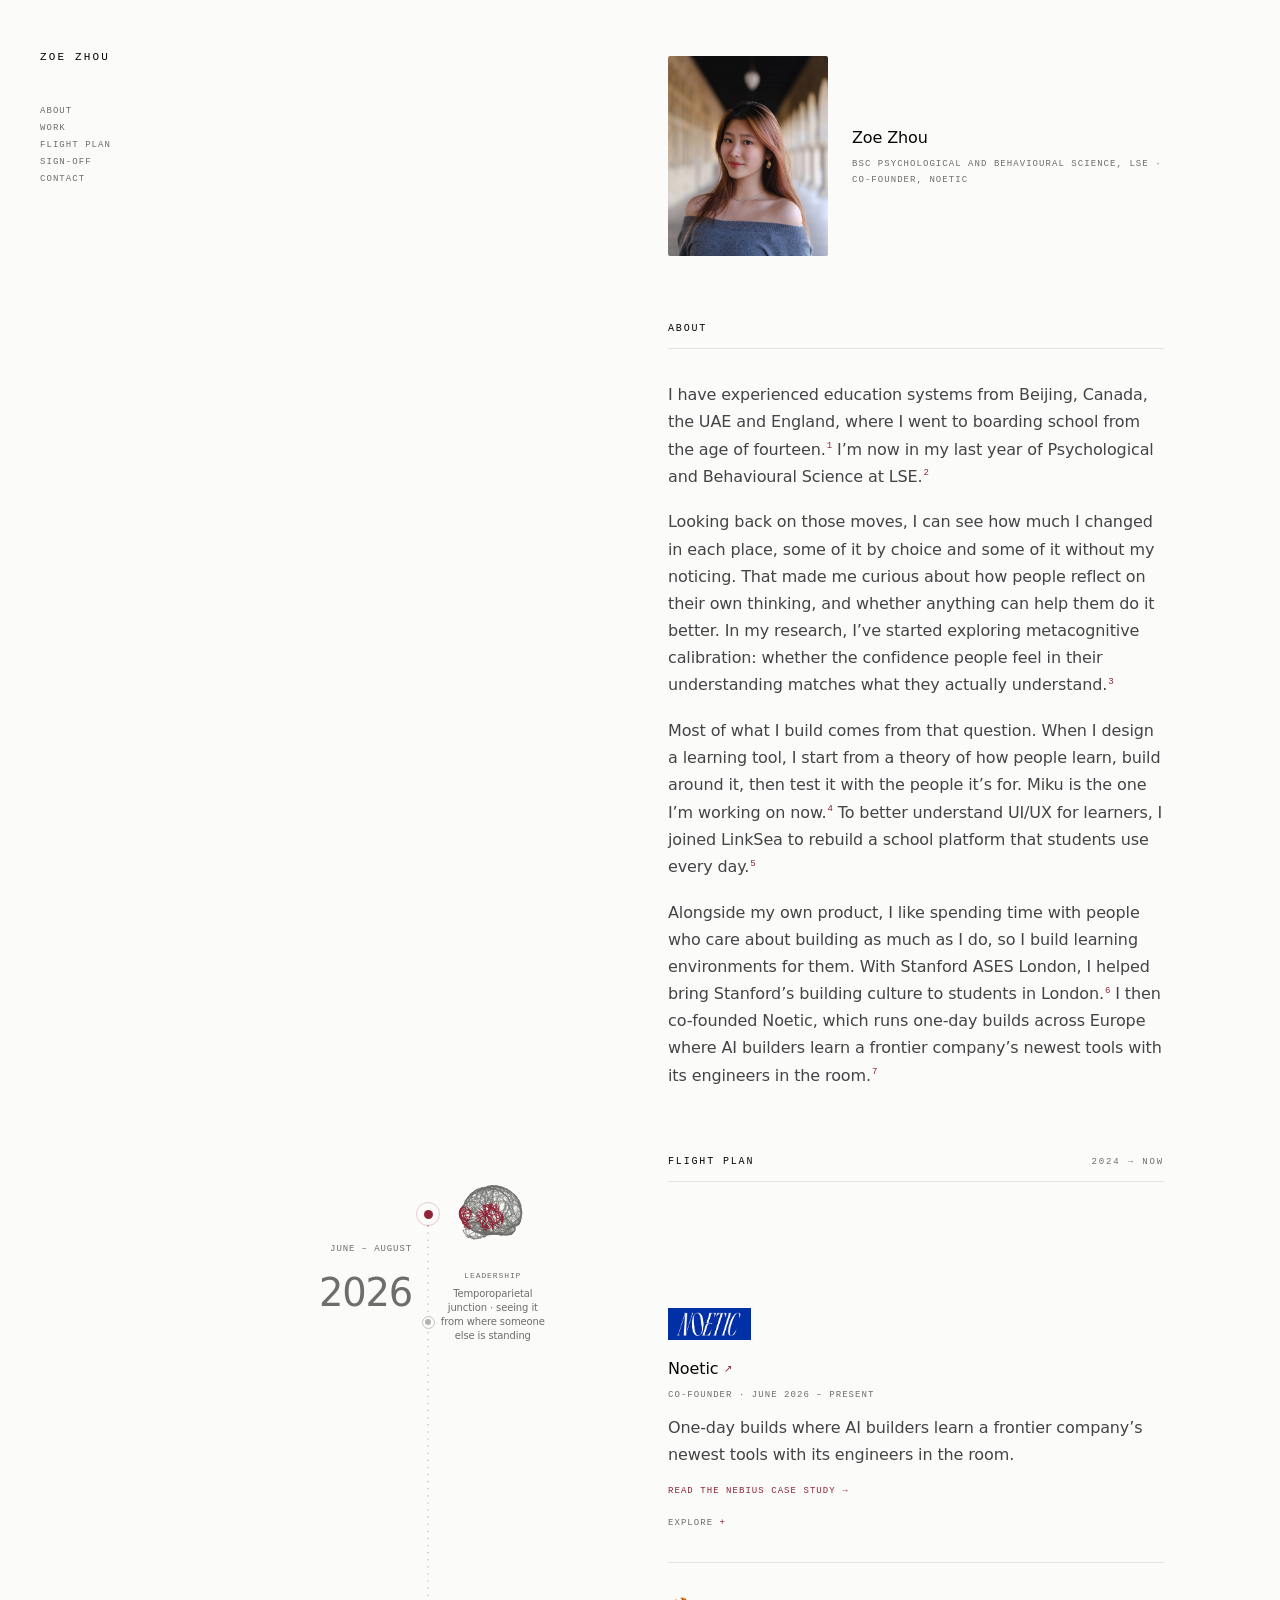
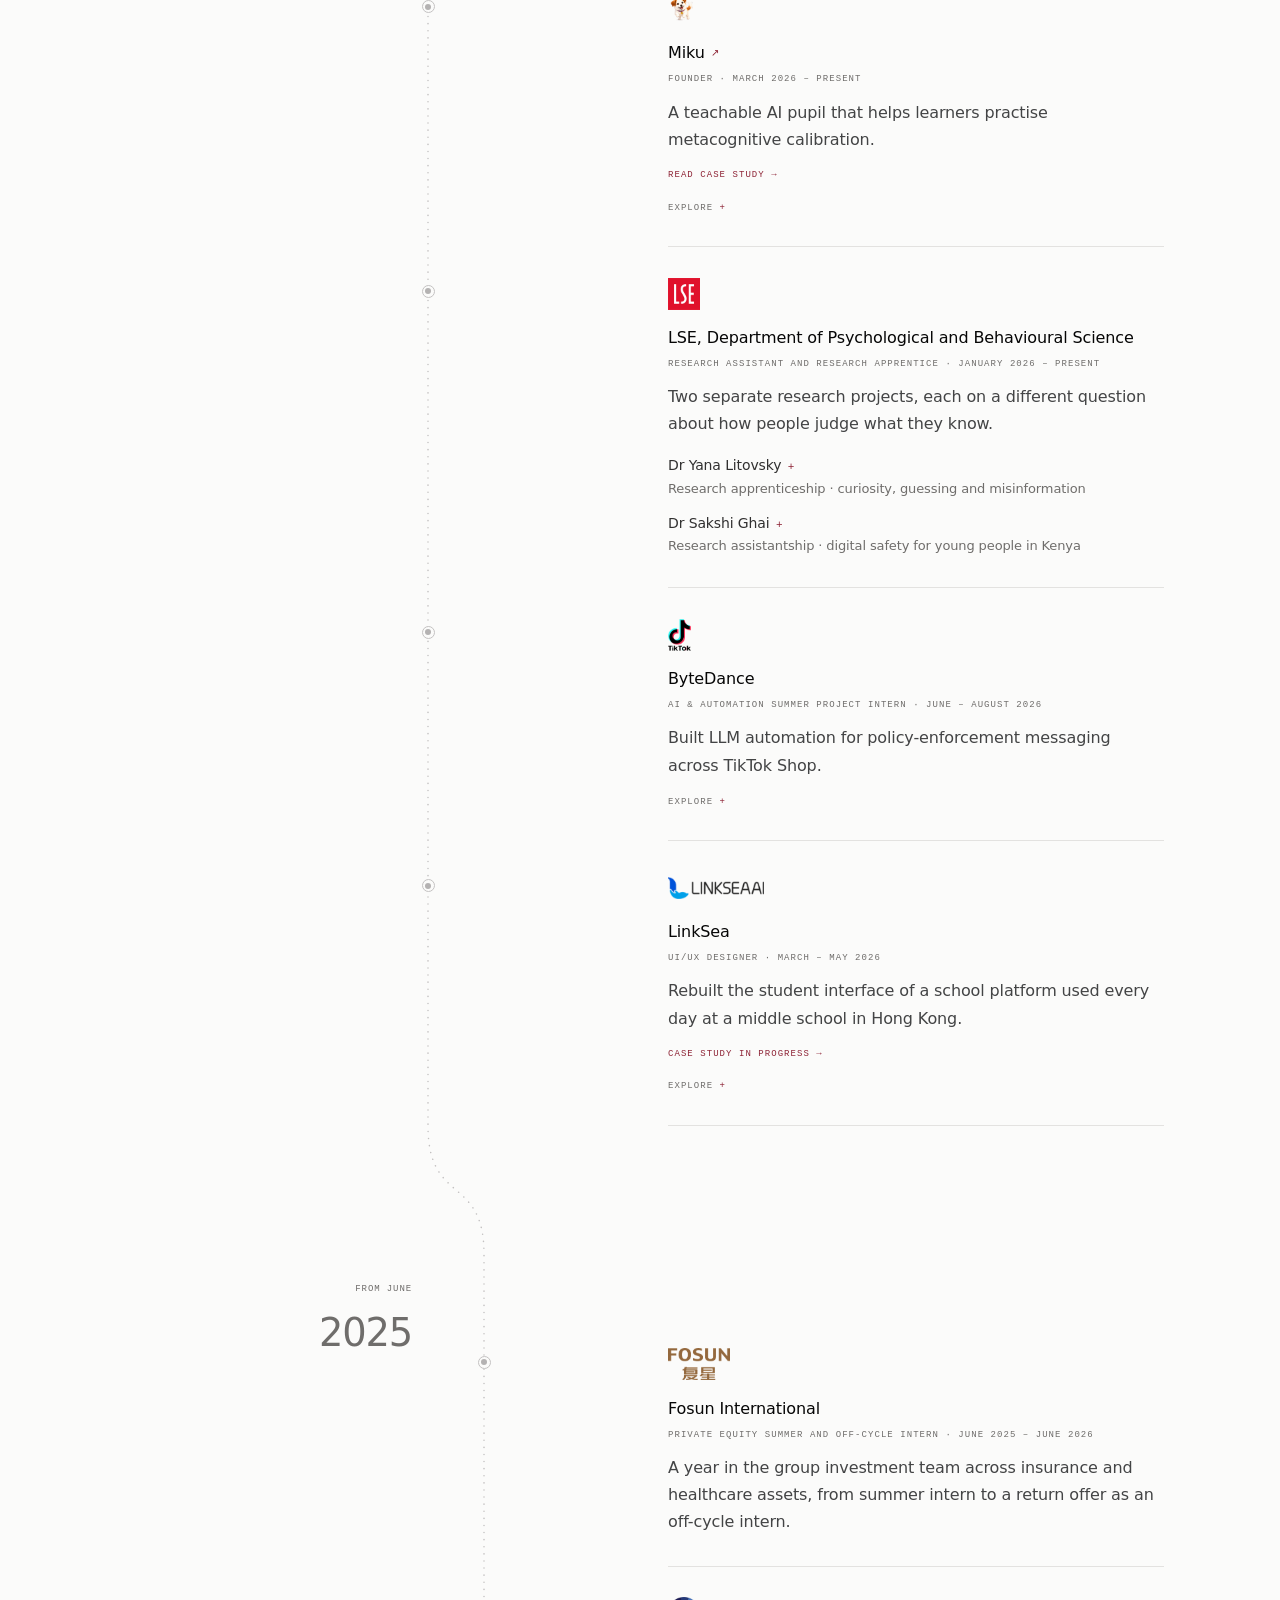
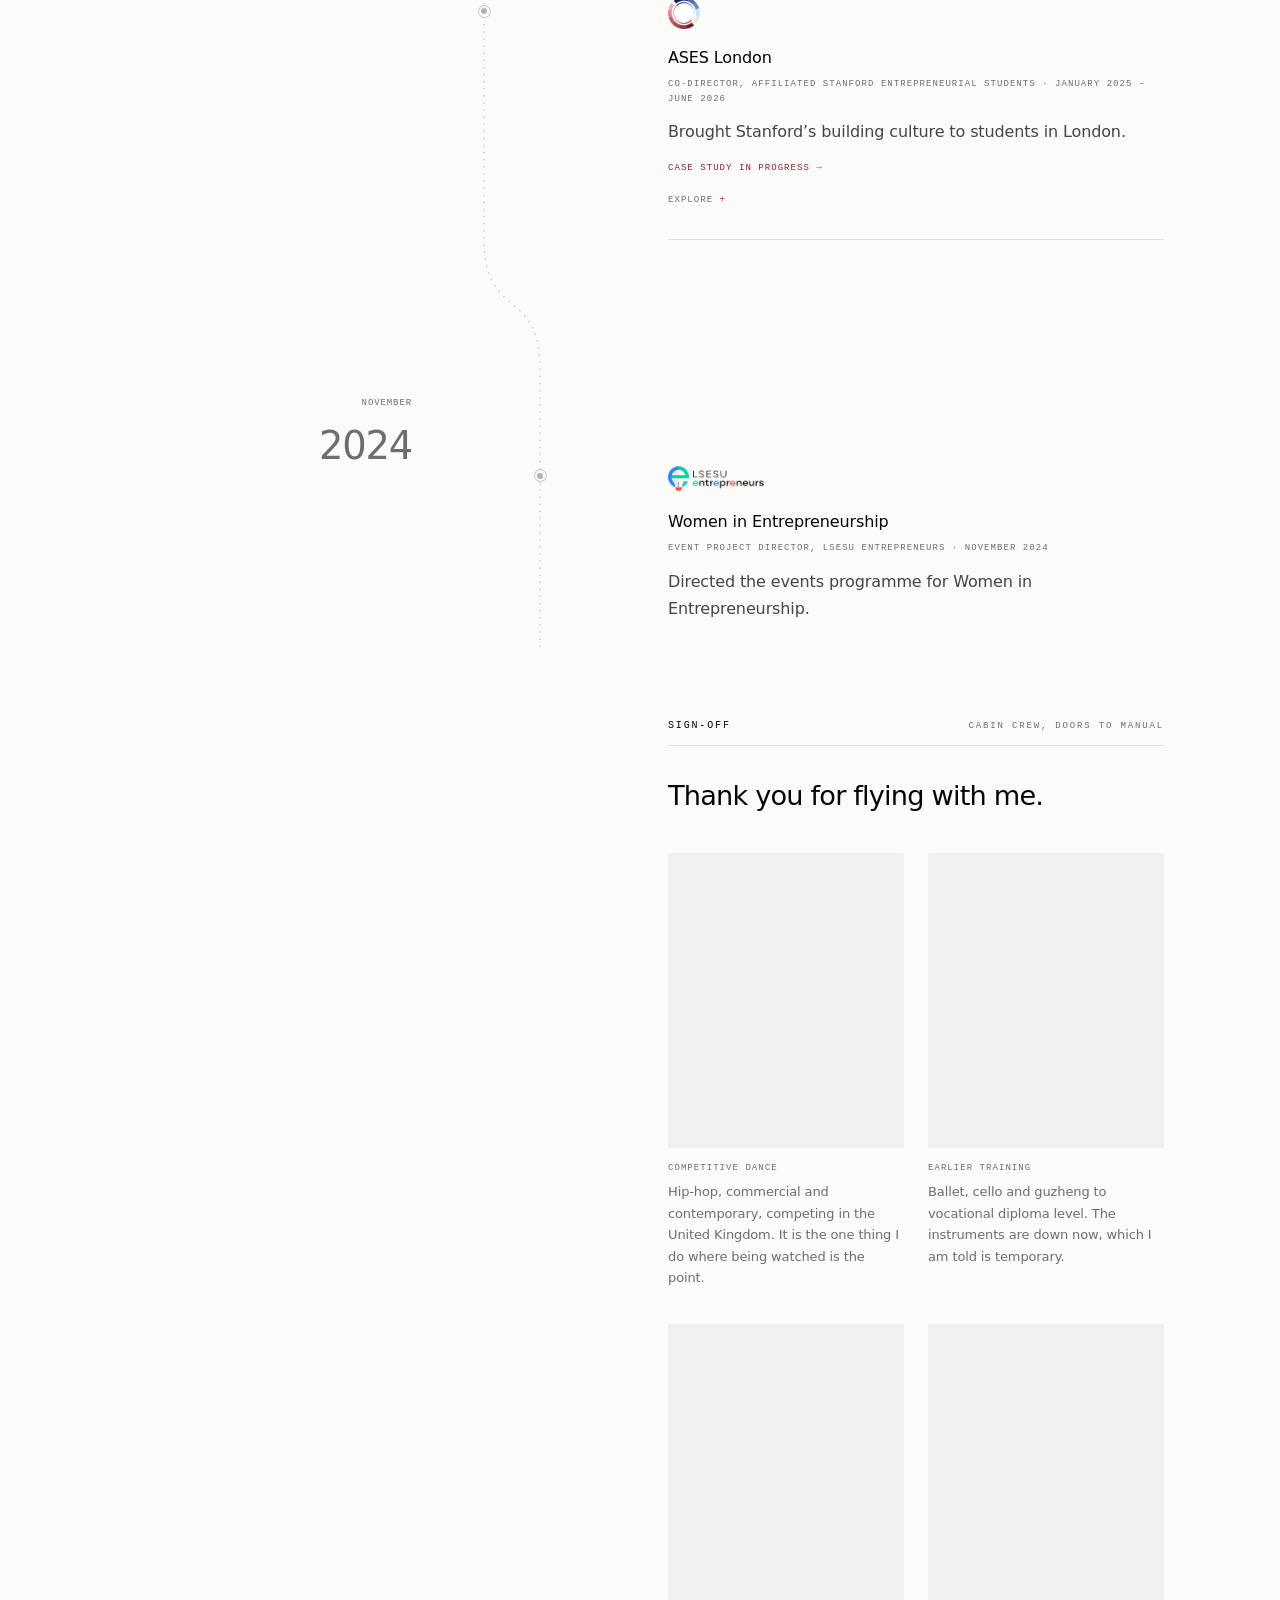
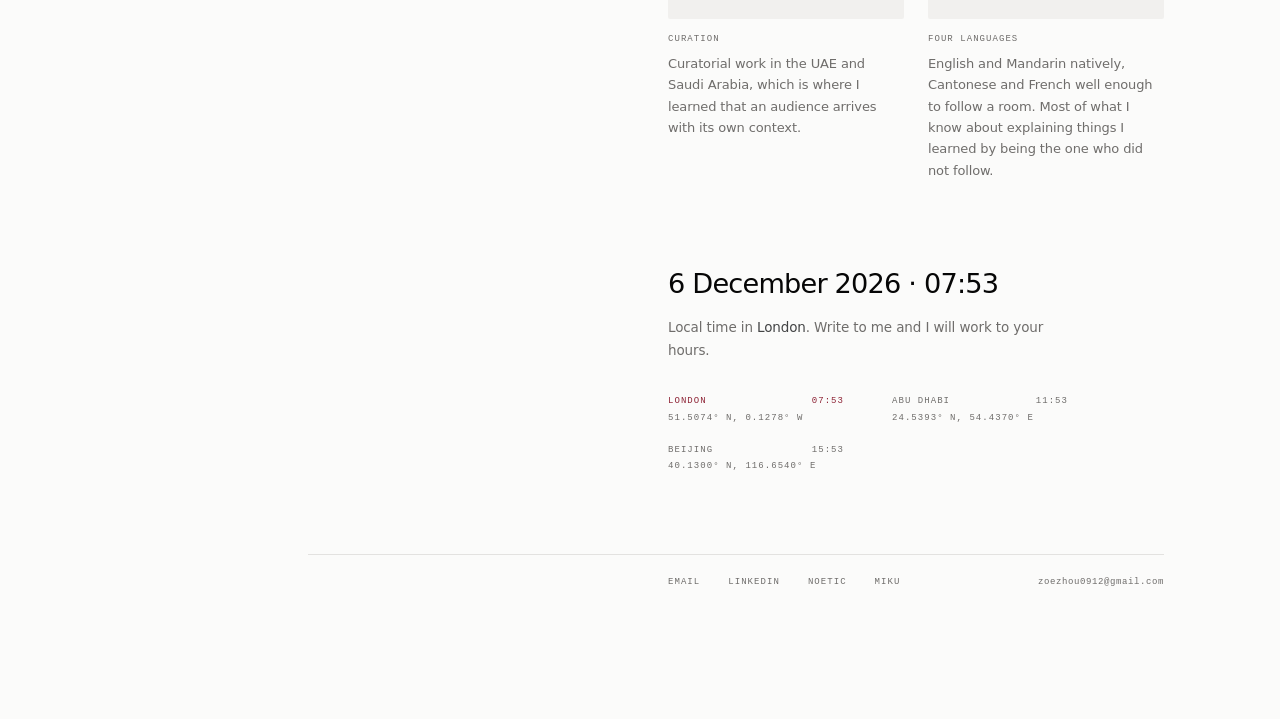
==== commit 5fb58d8b: "Ongoing work first, and a proper pass over the marks Each year now leads with what is still running," ====
--- a/index.html
+++ b/index.html
@@ -212,9 +212,9 @@
   }
   .tl-yr { font-size: clamp(1.9rem, 3vw, 2.7rem); }
   .tl-mo {
-    display: block; font-family: var(--mono); font-size: 9px; letter-spacing: 1.05px;
+    display: block; font-family: var(--mono); font-size: 9px; letter-spacing: 0.9px;
     text-transform: uppercase; color: var(--mute); margin-bottom: 0.35rem;
-    min-height: 1.2em; opacity: 0; transition: opacity 0.25s ease;
+    line-height: 1.4; min-height: 2.8em; opacity: 0; transition: opacity 0.25s ease;
   }
   .tl-group.is-now .tl-mo { opacity: 1; }
   .tl-rows { padding-left: 15.5rem; }
@@ -278,11 +278,15 @@
    the whole measure back to the text and lines the entries up with the About
    essay instead of leaving them indented past it. */
 .xp-grid { min-width: 0; }
+/* Every mark gets the same box and is fitted inside it, flush left. The files
+   are keyed and trimmed to their own ink, so a logo that shipped with half an
+   inch of white around it is not quietly smaller than the rest. */
+.markwrap { display: block; }
 .mark {
-  display: block; height: 1.9rem; width: auto; max-width: 8rem;
+  display: block; width: 5rem; height: 1.75rem;
   object-fit: contain; object-position: left center; margin: 0 0 0.9rem;
 }
-@media (min-width: 46rem) { .mark { height: 2.2rem; max-width: 9rem; } }
+@media (min-width: 46rem) { .mark { width: 6rem; height: 2rem; } }
 
 .xp-grid h4 { font-size: 16px; font-weight: 500; color: var(--ink); margin: 0; }
 .xp-grid h4 a { color: inherit; transition: color 0.18s ease; }
@@ -475,7 +479,7 @@
 <div class="tl-when"><span class="tl-mo" aria-hidden="true"></span><h3 class="tl-yr" id="year-2026">2026</h3></div>
 <div class="tl-rows">
 
-<article class="xp" id="experience-noetic" data-category="entrepreneurship" data-month="June">
+<article class="xp" id="experience-noetic" data-category="entrepreneurship" data-span="Since June">
 <span class="tl-dot" aria-hidden="true"></span>
 <div class="xp-grid">
 <img class="mark" src="/assets/photos/flightplan/noetic-thumb.png" alt="Noetic logo" loading="lazy" decoding="async">
@@ -499,26 +503,7 @@
 </div>
 </article>
 
-<article class="xp" id="experience-bytedance" data-category="work" data-month="June">
-<span class="tl-dot" aria-hidden="true"></span>
-<div class="xp-grid">
-<img class="mark" src="/assets/photos/flightplan/bytedance-thumb.png" alt="TikTok logo" loading="lazy" decoding="async">
-<h4>ByteDance</h4>
-<p class="xp-meta">AI &amp; automation summer project intern &middot; June – August 2026</p>
-<p class="xp-sum">Built LLM automation for policy-enforcement messaging across TikTok Shop.</p>
-<details class="fold plain" name="flight-plan" id="more-bytedance">
-<summary><span class="xp-toggle"></span></summary>
-<div class="fold-body">
-<h5>What I built</h5>
-<p>More than 40 prompt-based workflows. Seller satisfaction rose from 5% to around 70% within a month.</p>
-<h5>Adoption</h5>
-<p>I trained a ten-person team, and over 200 policy staff adopted the procedure.</p>
-</div>
-</details>
-</div>
-</article>
-
-<article class="xp" id="experience-miku" data-category="entrepreneurship" data-month="March">
+<article class="xp" id="experience-miku" data-category="entrepreneurship" data-span="Since March">
 <span class="tl-dot" aria-hidden="true"></span>
 <div class="xp-grid">
 <img class="mark" src="/assets/photos/flightplan/miku-thumb.png" alt="Miku logo" loading="lazy" decoding="async">
@@ -544,10 +529,60 @@
 </div>
 </article>
 
-<article class="xp" id="experience-linksea" data-category="work" data-month="March">
+<article class="xp" id="experience-lse" data-category="research" data-span="Since January">
 <span class="tl-dot" aria-hidden="true"></span>
 <div class="xp-grid">
-<img class="mark" src="/assets/photos/flightplan/linksea-thumb.png" alt="LinkSea logo" loading="lazy" decoding="async">
+<img class="mark" src="/assets/photos/flightplan/lse-thumb.png" alt="LSE logo" loading="lazy" decoding="async">
+<h4>LSE, Department of Psychological and Behavioural Science</h4>
+<p class="xp-meta">Research assistant and research apprentice &middot; January 2026 – present</p>
+<p class="xp-sum">Two separate research projects, each on a different question about how people judge what they know.</p>
+<div class="xp-groups">
+<details class="fold" name="flight-plan" id="more-lse-litovsky">
+<summary><b>Dr Yana Litovsky</b><span>Research apprenticeship · curiosity, guessing and misinformation</span></summary>
+<div class="fold-body">
+<p class="when">October 2026 – present</p>
+<p>How guessing and processing fluency affect susceptibility to misleading claims.</p>
+<p>It made me ask whether Miku’s prediction step anchors learners to their first judgement, which is a question about my design rather than a finding of hers.</p>
+</div>
+</details>
+<details class="fold" name="flight-plan" id="more-lse-ghai">
+<summary><b>Dr Sakshi Ghai</b><span>Research assistantship · digital safety for young people in Kenya</span></summary>
+<div class="fold-body">
+<p class="when">January – April 2026</p>
+<p>I reviewed digital-safety interventions and mapped which might suit young people in Mukuru.</p>
+<p>It made me rethink my first chatbot, which invited children to confide in an AI. An intervention can be coherent inside a framework and still miss how a community meets risk.</p>
+<div class="plates">
+<span class="shot shot-x"><span class="shot-in"><em>lse-notes.jpg</em><span class="cap">Review notes or a mapping table from the Mukuru work</span><img src="/assets/photos/flightplan/lse-notes.jpg" alt="Review notes or a mapping table from the Mukuru work" loading="lazy" decoding="async"></span></span>
+</div>
+</div>
+</details>
+</div>
+</div>
+</article>
+
+<article class="xp" id="experience-bytedance" data-category="work" data-span="June – August">
+<span class="tl-dot" aria-hidden="true"></span>
+<div class="xp-grid">
+<picture class="markwrap"><source srcset="/assets/photos/flightplan/bytedance-thumb-dark.png" media="(prefers-color-scheme: dark)"><img class="mark" src="/assets/photos/flightplan/bytedance-thumb.png" alt="TikTok logo" loading="lazy" decoding="async"></picture>
+<h4>ByteDance</h4>
+<p class="xp-meta">AI &amp; automation summer project intern &middot; June – August 2026</p>
+<p class="xp-sum">Built LLM automation for policy-enforcement messaging across TikTok Shop.</p>
+<details class="fold plain" name="flight-plan" id="more-bytedance">
+<summary><span class="xp-toggle"></span></summary>
+<div class="fold-body">
+<h5>What I built</h5>
+<p>More than 40 prompt-based workflows. Seller satisfaction rose from 5% to around 70% within a month.</p>
+<h5>Adoption</h5>
+<p>I trained a ten-person team, and over 200 policy staff adopted the procedure.</p>
+</div>
+</details>
+</div>
+</article>
+
+<article class="xp" id="experience-linksea" data-category="work" data-span="March – May">
+<span class="tl-dot" aria-hidden="true"></span>
+<div class="xp-grid">
+<picture class="markwrap"><source srcset="/assets/photos/flightplan/linksea-thumb-dark.png" media="(prefers-color-scheme: dark)"><img class="mark" src="/assets/photos/flightplan/linksea-thumb.png" alt="LinkSea logo" loading="lazy" decoding="async"></picture>
 <h4>LinkSea</h4>
 <p class="xp-meta">UI/UX designer &middot; March – May 2026</p>
 <p class="xp-sum">Rebuilt the student interface of a school platform used every day at a middle school in Hong Kong.</p>
@@ -567,37 +602,6 @@
 </div>
 </article>
 
-<article class="xp" id="experience-lse" data-category="research" data-month="January">
-<span class="tl-dot" aria-hidden="true"></span>
-<div class="xp-grid">
-<img class="mark" src="/assets/photos/flightplan/lse-thumb.png" alt="LSE logo" loading="lazy" decoding="async">
-<h4>LSE, Department of Psychological and Behavioural Science</h4>
-<p class="xp-meta">Research assistant and research apprentice &middot; January 2026 – present</p>
-<p class="xp-sum">Two separate research projects, each on a different question about how people judge what they know.</p>
-<div class="xp-groups">
-<details class="fold" name="flight-plan" id="more-lse-litovsky">
-<summary><b>Dr Yana Litovsky</b><span>Research apprenticeship · curiosity, guessing and misinformation</span></summary>
-<div class="fold-body">
-<p class="when">October 2026 – present</p>
-<p>How guessing and processing fluency affect susceptibility to misleading claims.</p>
-<p>It made me ask whether Miku’s prediction step anchors learners to their first judgement, which is a question about my design rather than a finding of hers.</p>
-</div>
-</details>
-<details class="fold" name="flight-plan" id="more-lse-ghai">
-<summary><b>Dr Sakshi Ghai</b><span>Research assistantship · digital safety for young people in Kenya</span></summary>
-<div class="fold-body">
-<p class="when">January – April 2026</p>
-<p>I reviewed digital-safety interventions and mapped which might suit young people in Mukuru.</p>
-<p>It made me rethink my first chatbot, which invited children to confide in an AI. An intervention can be coherent inside a framework and still miss how a community meets risk.</p>
-<div class="plates">
-<span class="shot shot-x"><span class="shot-in"><em>lse-notes.jpg</em><span class="cap">Review notes or a mapping table from the Mukuru work</span><img src="/assets/photos/flightplan/lse-notes.jpg" alt="Review notes or a mapping table from the Mukuru work" loading="lazy" decoding="async"></span></span>
-</div>
-</div>
-</details>
-</div>
-</div>
-</article>
-
 </div>
 </section>
 
@@ -605,7 +609,7 @@
 <div class="tl-when"><span class="tl-mo" aria-hidden="true"></span><h3 class="tl-yr" id="year-2025">2025</h3></div>
 <div class="tl-rows">
 
-<article class="xp" id="experience-fosun" data-category="work" data-month="June">
+<article class="xp" id="experience-fosun" data-category="work" data-span="From June">
 <span class="tl-dot" aria-hidden="true"></span>
 <div class="xp-grid">
 <img class="mark" src="/assets/photos/flightplan/fosun-thumb.png" alt="Fosun International logo" loading="lazy" decoding="async">
@@ -615,7 +619,7 @@
 </div>
 </article>
 
-<article class="xp" id="experience-ases" data-category="leadership" data-month="January">
+<article class="xp" id="experience-ases" data-category="leadership" data-span="From January">
 <span class="tl-dot" aria-hidden="true"></span>
 <div class="xp-grid">
 <img class="mark" src="/assets/photos/flightplan/ases-thumb.png" alt="ASES logo" loading="lazy" decoding="async">
@@ -647,10 +651,10 @@
 <div class="tl-when"><span class="tl-mo" aria-hidden="true"></span><h3 class="tl-yr" id="year-2024">2024</h3></div>
 <div class="tl-rows">
 
-<article class="xp" id="experience-women-in-entrepreneurship" data-category="leadership" data-month="November">
+<article class="xp" id="experience-women-in-entrepreneurship" data-category="leadership" data-span="November">
 <span class="tl-dot" aria-hidden="true"></span>
 <div class="xp-grid">
-<img class="mark" src="/assets/photos/flightplan/wie-thumb.png" alt="LSESU Entrepreneurs logo" loading="lazy" decoding="async">
+<picture class="markwrap"><source srcset="/assets/photos/flightplan/wie-thumb-dark.png" media="(prefers-color-scheme: dark)"><img class="mark" src="/assets/photos/flightplan/wie-thumb.png" alt="LSESU Entrepreneurs logo" loading="lazy" decoding="async"></picture>
 <h4>Women in Entrepreneurship</h4>
 <p class="xp-meta">Event project director, LSESU Entrepreneurs &middot; November 2024</p>
 <p class="xp-sum">Directed the events programme for Women in Entrepreneurship.</p>
@@ -1285,11 +1289,11 @@
     var active = now < 0 ? null : entries[now].closest(".tl-group");
     for (i = 0; i < groups.length; i++) {
       groups[i].classList.toggle("is-now", groups[i] === active);
-      /* the month belongs to whatever is being read, so it is printed above the
+      /* the span belongs to whatever is being read, so it is printed above the
          year rather than beside the entry. The group keeps the last one it was
          given, so the label does not blink while the active group changes. */
       var mo = groups[i].querySelector(".tl-mo");
-      if (mo && groups[i] === active) mo.textContent = entries[now].getAttribute("data-month") || "";
+      if (mo && groups[i] === active) mo.textContent = entries[now].getAttribute("data-span") || "";
     }
   }
   function onScroll() {
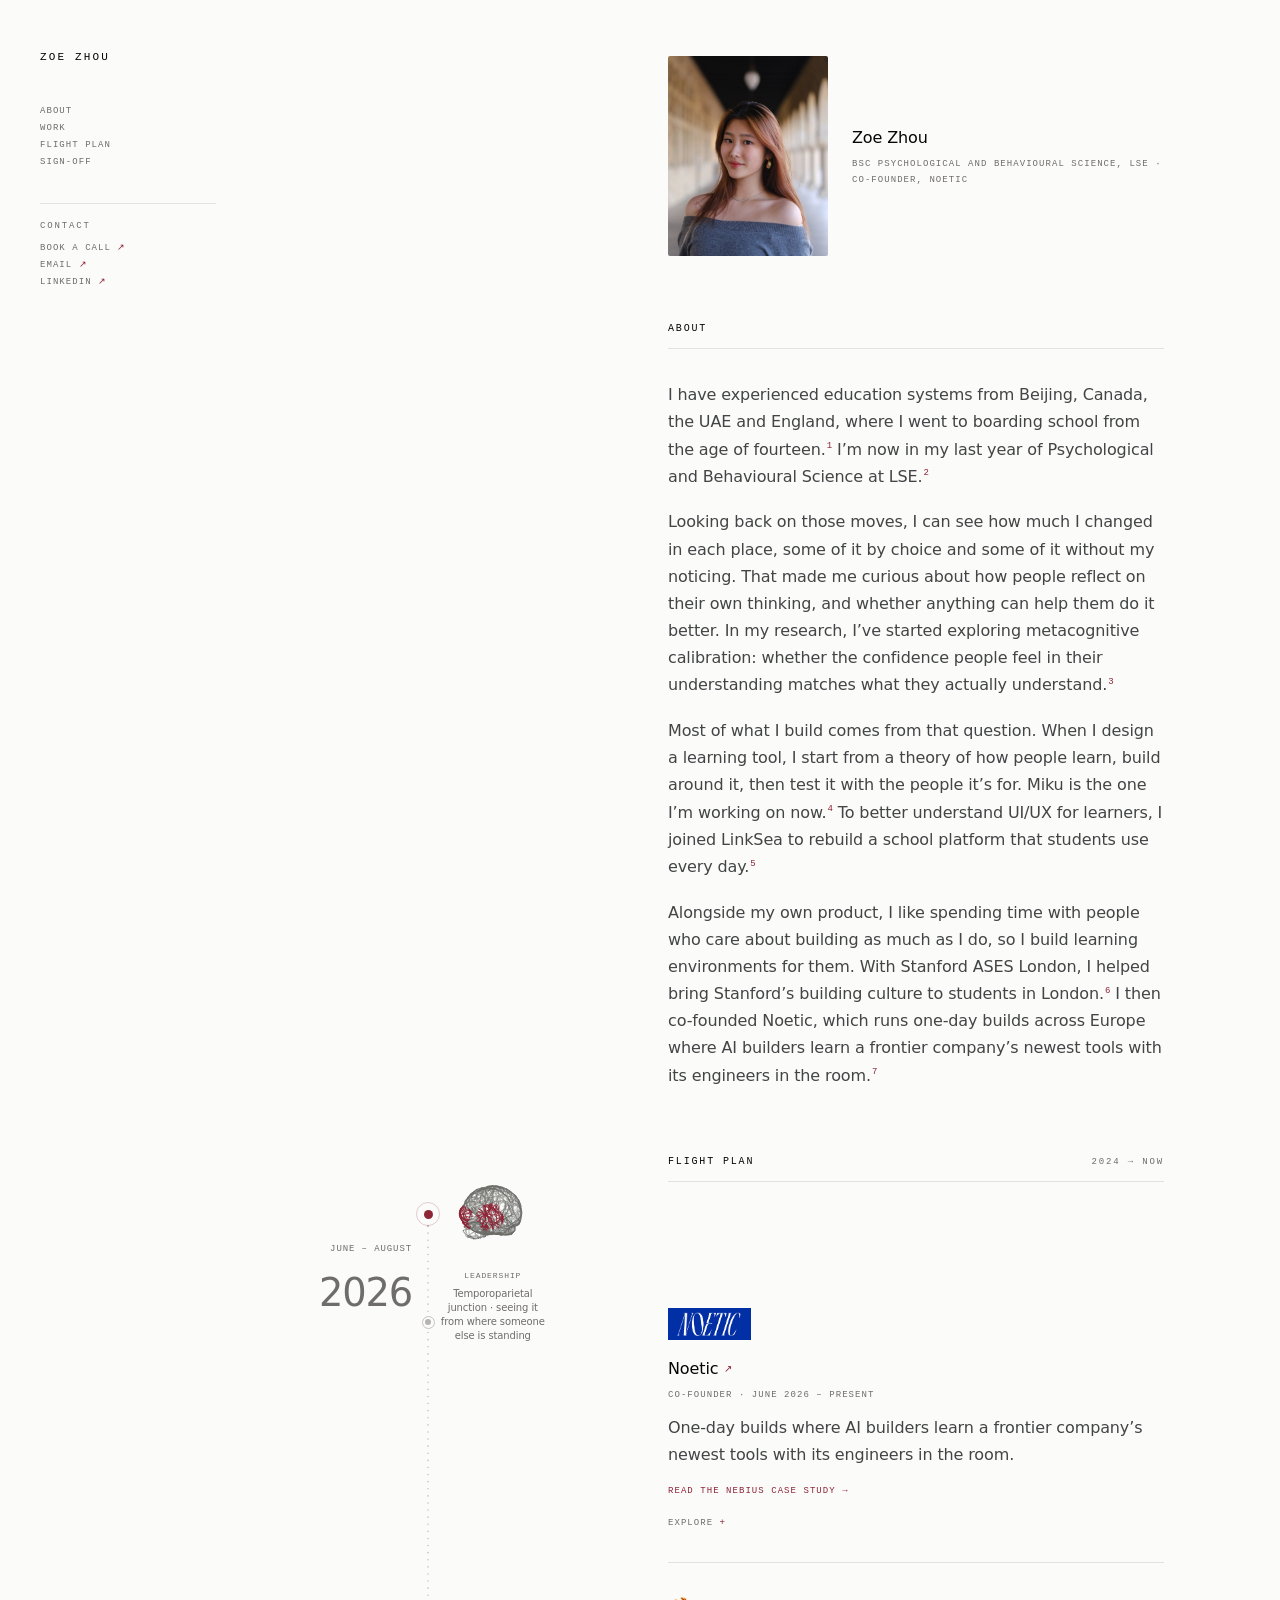
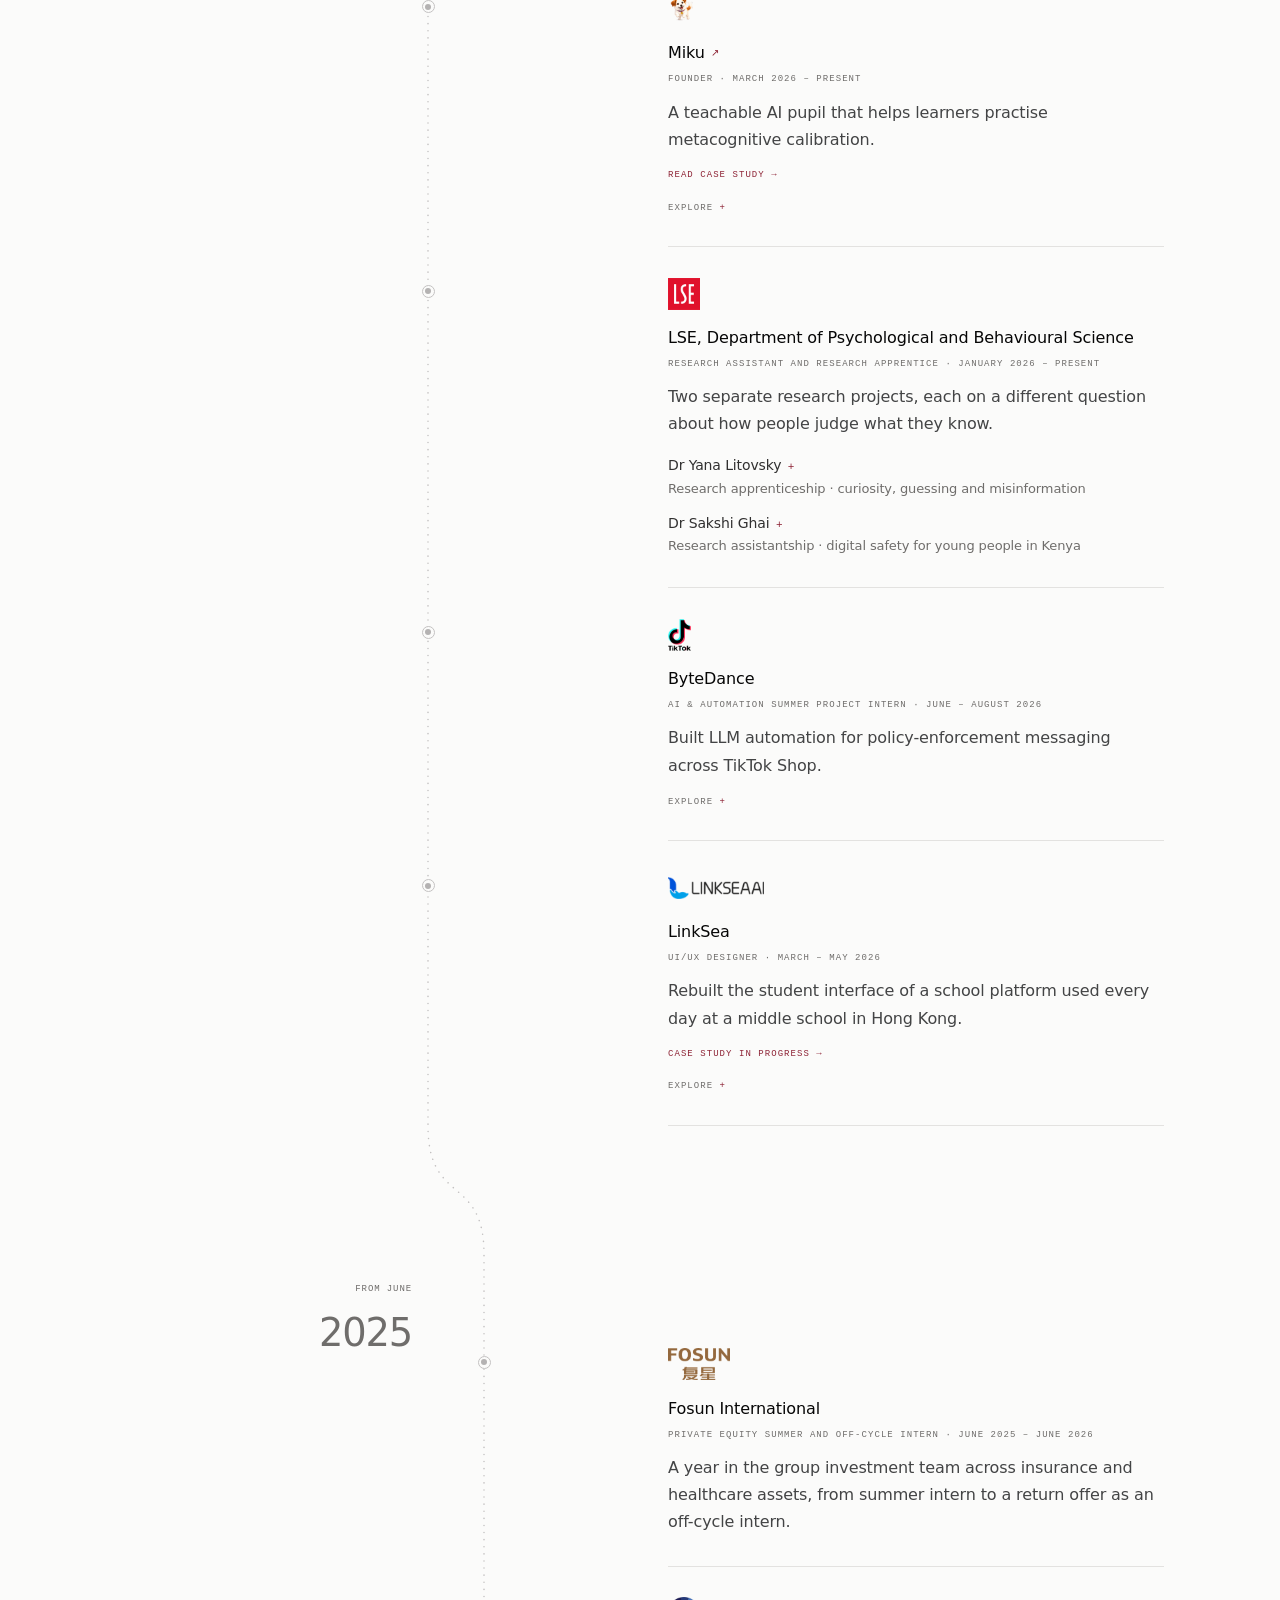
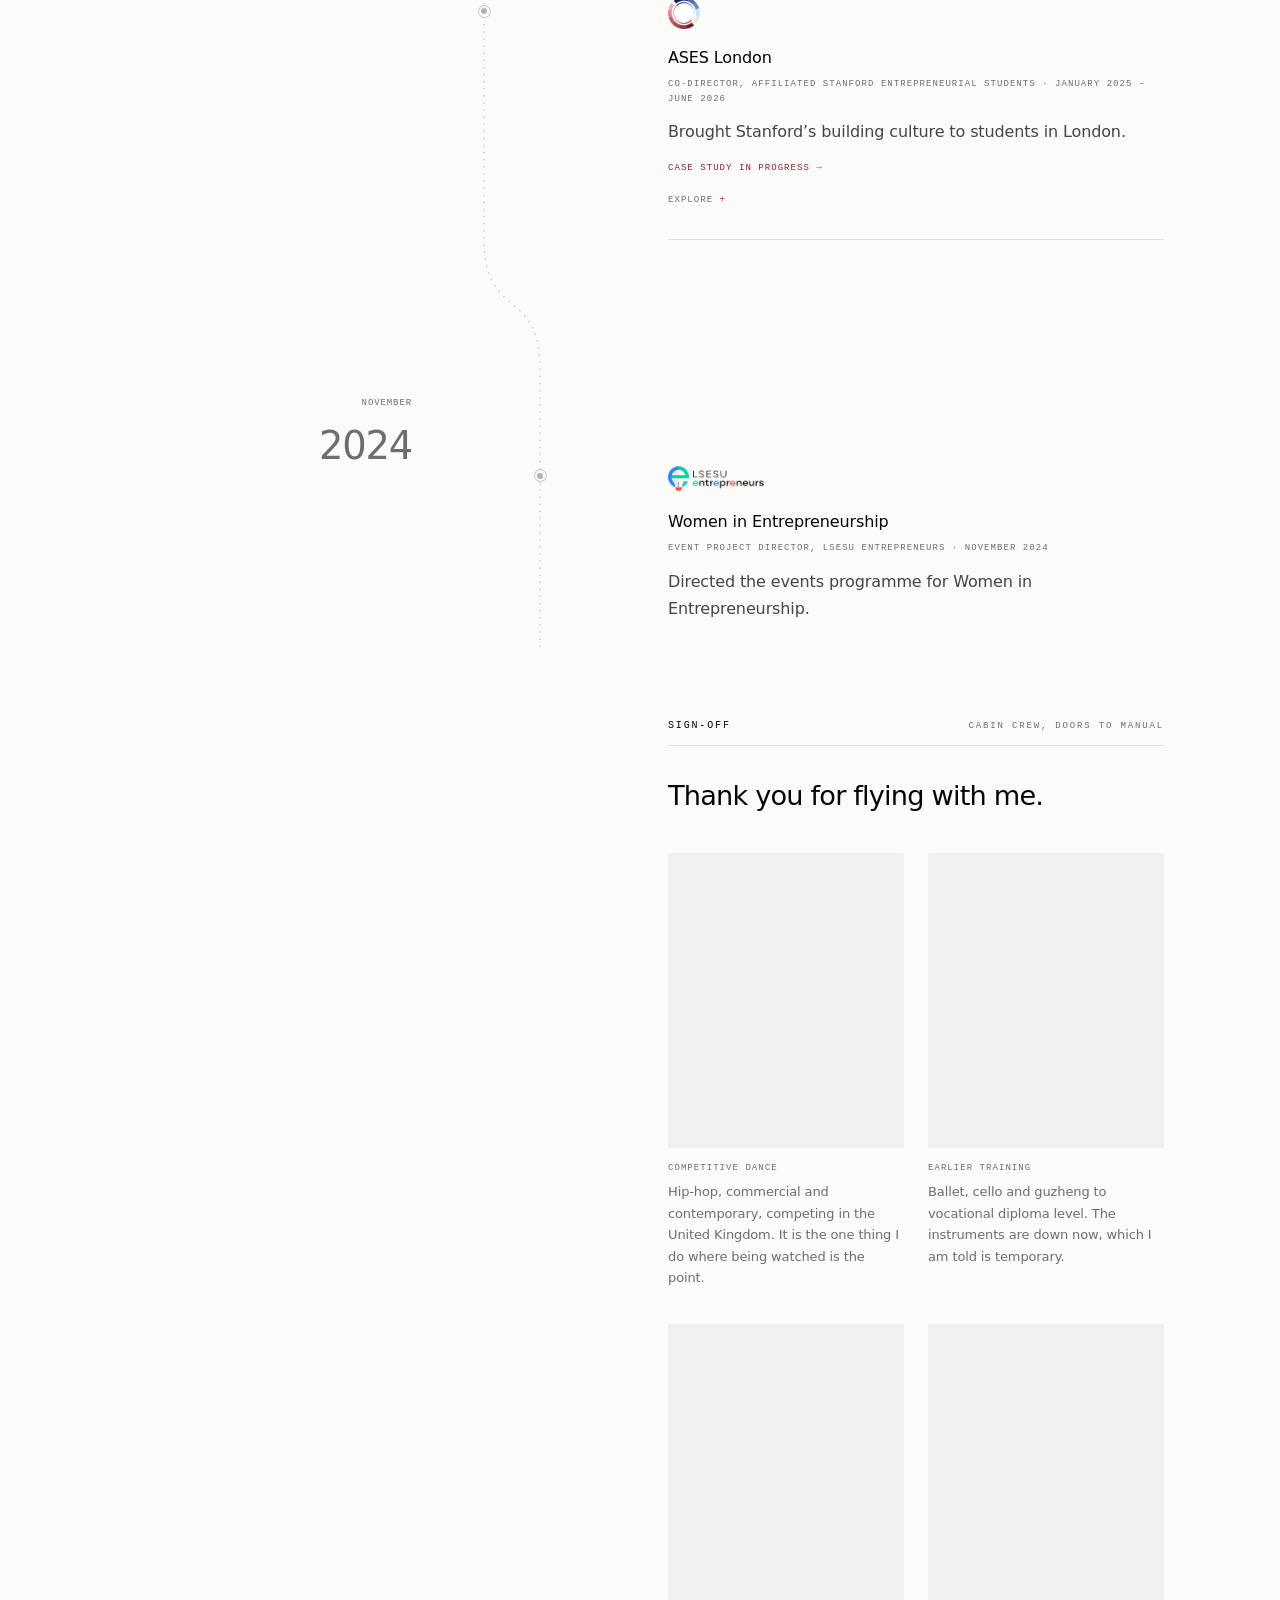
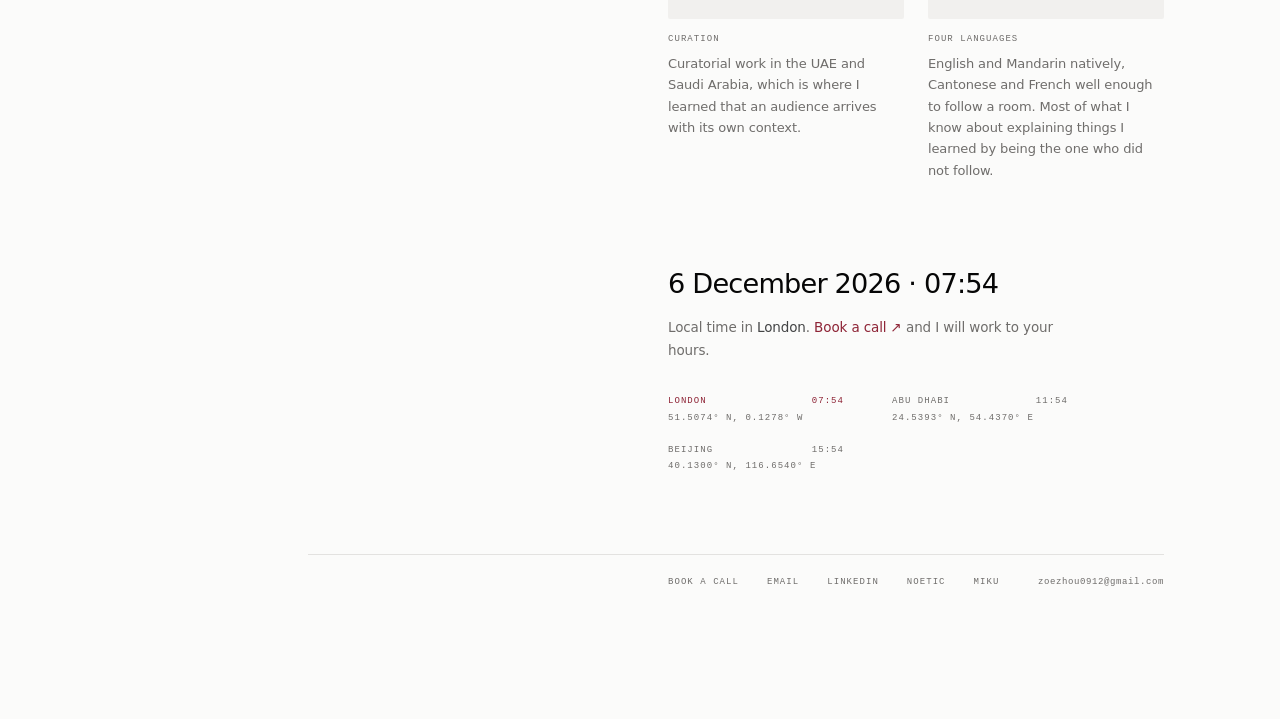
==== commit de99df61: "A contact block in the rail, and a calendar behind it Book a call, Email and LinkedIn now sit under " ====
--- a/index.html
+++ b/index.html
@@ -100,12 +100,25 @@
 .rail nav { margin-top: 1.5rem; display: flex; flex-wrap: wrap; gap: 0.25rem 1.2rem; }
 .rail nav a { font-family: var(--mono); font-size: 9px; letter-spacing: 1.05px; text-transform: uppercase; color: var(--mute); line-height: 1.9; }
 .rail nav a:hover { color: var(--ink); }
+.rail .reach { margin-top: 1.5rem; display: flex; flex-wrap: wrap; align-items: baseline; gap: 0.25rem 1.2rem; }
+.rail .reach .label { margin: 0; }
+.rail .reach a {
+  font-family: var(--mono); font-size: 9px; letter-spacing: 1.05px;
+  text-transform: uppercase; color: var(--mute); line-height: 1.9;
+}
+.rail .reach a::after { content: " \2197"; color: var(--accent); }
+.rail .reach a:hover { color: var(--accent); }
 @media (min-width: 66rem) {
   .rail {
     position: fixed; top: calc(env(safe-area-inset-top, 0px) + 3rem);
     left: max(2.5rem, env(safe-area-inset-left, 0px)); width: 11rem; z-index: 10; padding: 0;
   }
   .rail nav { flex-direction: column; gap: 0; margin-top: 2.25rem; }
+  .rail .reach {
+    flex-direction: column; gap: 0; margin-top: 2rem;
+    padding-top: 1rem; border-top: 1px solid var(--rule);
+  }
+  .rail .reach .label { margin-bottom: 0.45rem; }
 }
 
 /* ---- page column ---- */
@@ -409,6 +422,9 @@
 }
 .now-note { margin: 0 0 2rem; color: var(--mute); font-size: 13.5px; max-width: 30em; }
 .now-note b { font-weight: 500; color: var(--text); }
+.now-note a { color: var(--accent); }
+.now-note a::after { content: " \2197"; }
+.now-note a:hover { text-decoration: underline; }
 .clocks { margin: 0; padding: 0; list-style: none; display: flex; flex-wrap: wrap; gap: 1rem 3rem; }
 .clocks li {
   font-family: var(--mono); font-size: 9px; letter-spacing: 1.05px; color: var(--mute);
@@ -439,8 +455,15 @@
     <a href="/work">Work</a>
     <a href="#flight-plan">Flight plan</a>
     <a href="#signoff">Sign-off</a>
-    <a href="#contact">Contact</a>
   </nav>
+  <!-- Contact is a block of its own rather than a nav item, because the three
+       ways to reach her fit in the space the word Contact was taking up. -->
+  <div class="reach">
+    <p class="label">Contact</p>
+    <a href="https://calendly.com/zoezhou0912/call-with-zoe" rel="noopener noreferrer">Book a call</a>
+    <a href="mailto:zoezhou0912@gmail.com">Email</a>
+    <a href="https://www.linkedin.com/in/zoezhouyt912/" rel="noopener noreferrer">LinkedIn</a>
+  </div>
 </aside>
 
 <div class="page">
@@ -697,7 +720,7 @@
 
   <section id="now" class="now">
     <p class="bigtime"><span id="now-stamp">&nbsp;</span></p>
-    <p class="now-note">Local time in <b id="now-home">London</b>. Write to me and I will work to your hours.</p>
+    <p class="now-note">Local time in <b id="now-home">London</b>. <a href="https://calendly.com/zoezhou0912/call-with-zoe" rel="noopener noreferrer">Book a call</a> and I will work to your hours.</p>
     <!-- Move data-home to another zone below and the page follows you. -->
     <ul class="clocks" data-home="Europe/London">
       <li data-tz="Europe/London" data-city="London">
@@ -716,8 +739,9 @@
   </section>
 
   <footer class="end" id="contact">
+    <a href="https://calendly.com/zoezhou0912/call-with-zoe" rel="noopener noreferrer">Book a call</a>
     <button type="button" id="copy-email" data-email="zoezhou0912@gmail.com">Email</button>
-    <a href="https://www.linkedin.com/in/zoezhouyt912/">LinkedIn</a>
+    <a href="https://www.linkedin.com/in/zoezhouyt912/" rel="noopener noreferrer">LinkedIn</a>
     <a href="https://www.mynoetic.com/">Noetic</a>
     <a href="https://www.mikulearnbyteach.com/">Miku</a>
     <span class="sig" id="sig">zoezhou0912@gmail.com</span>
